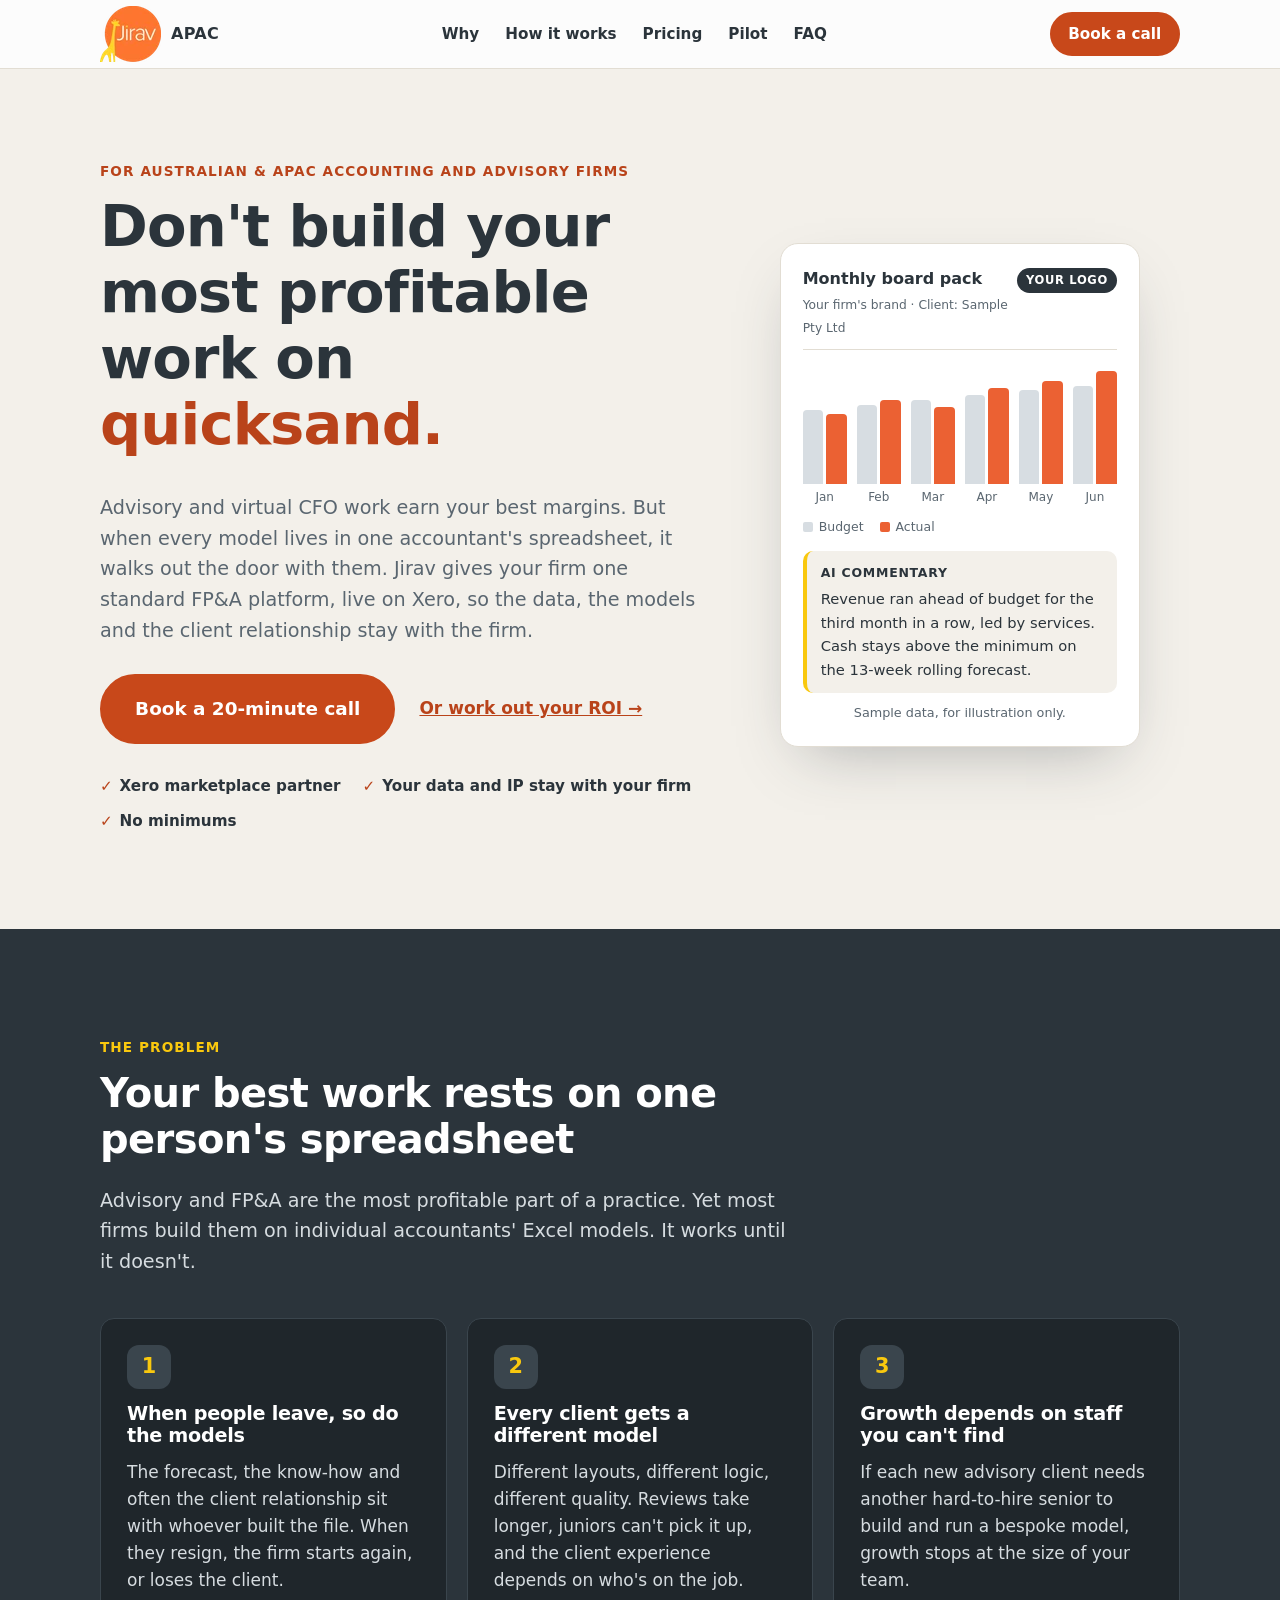
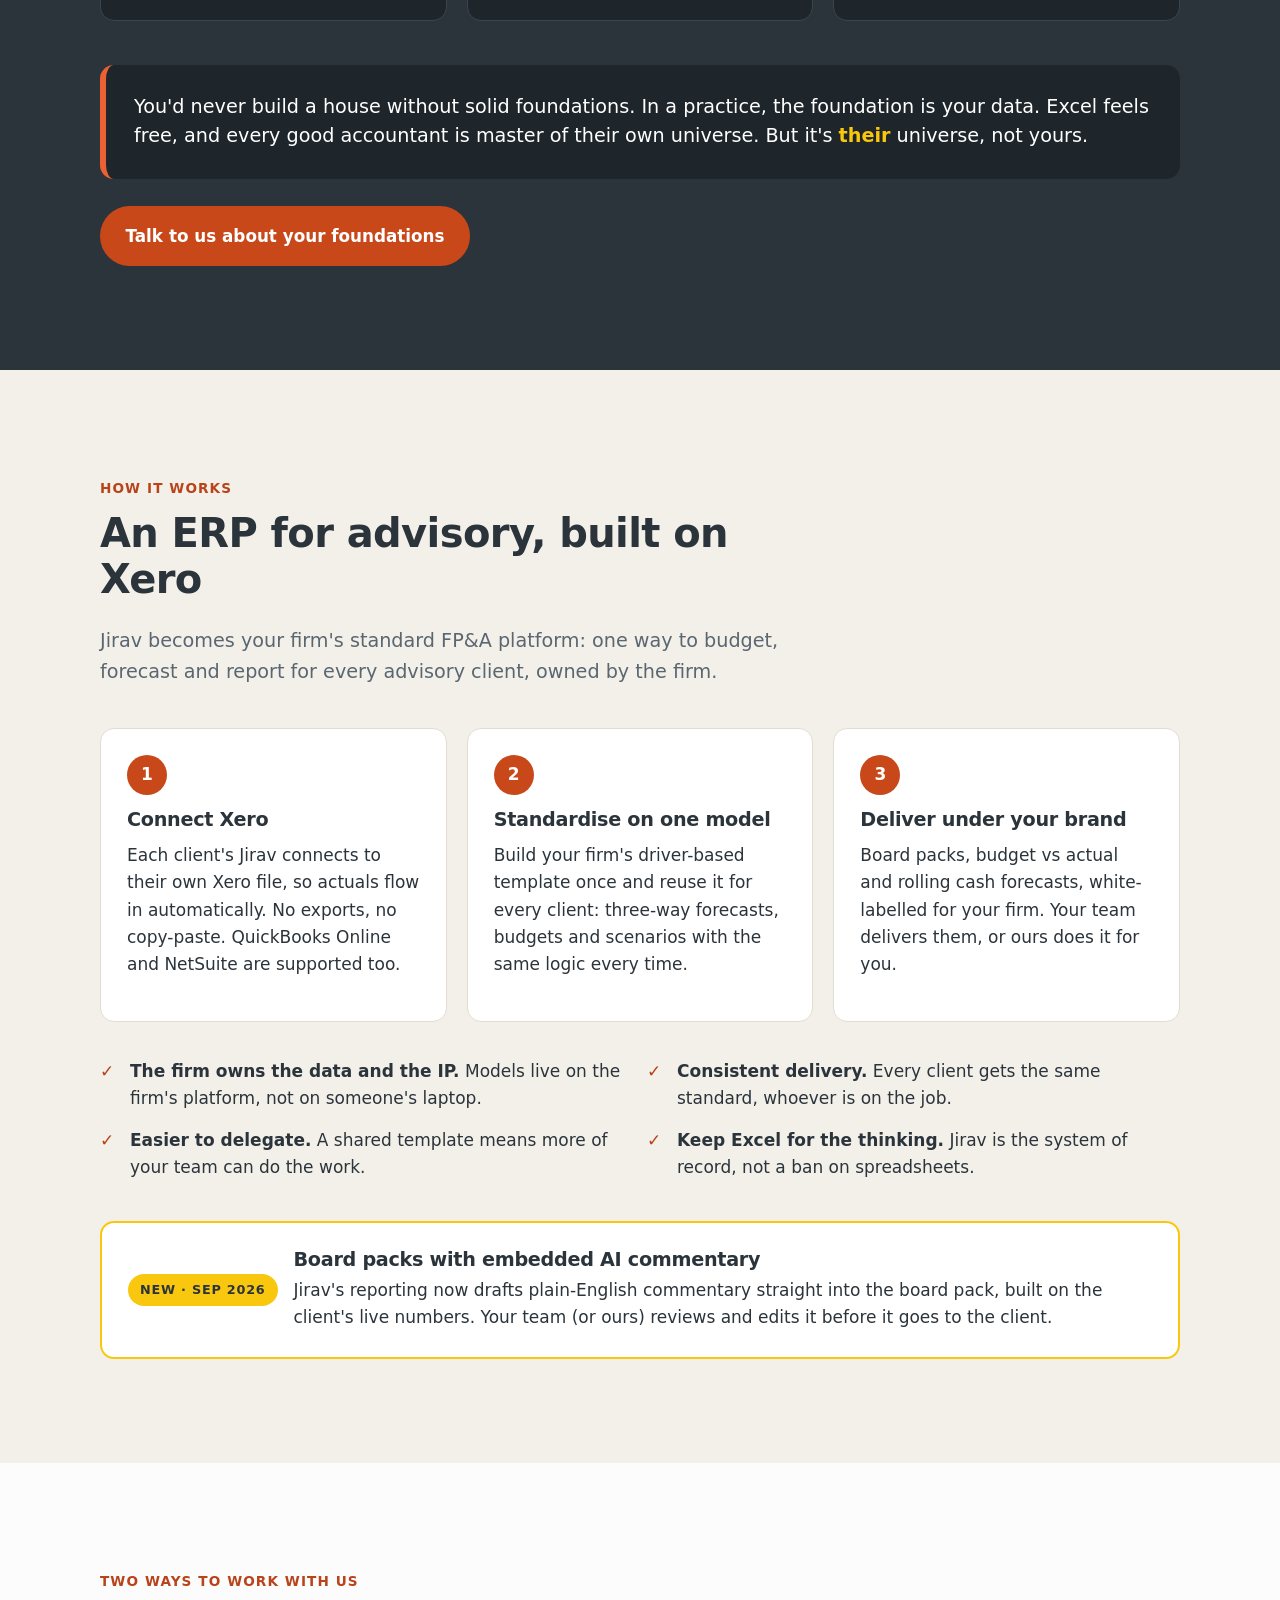
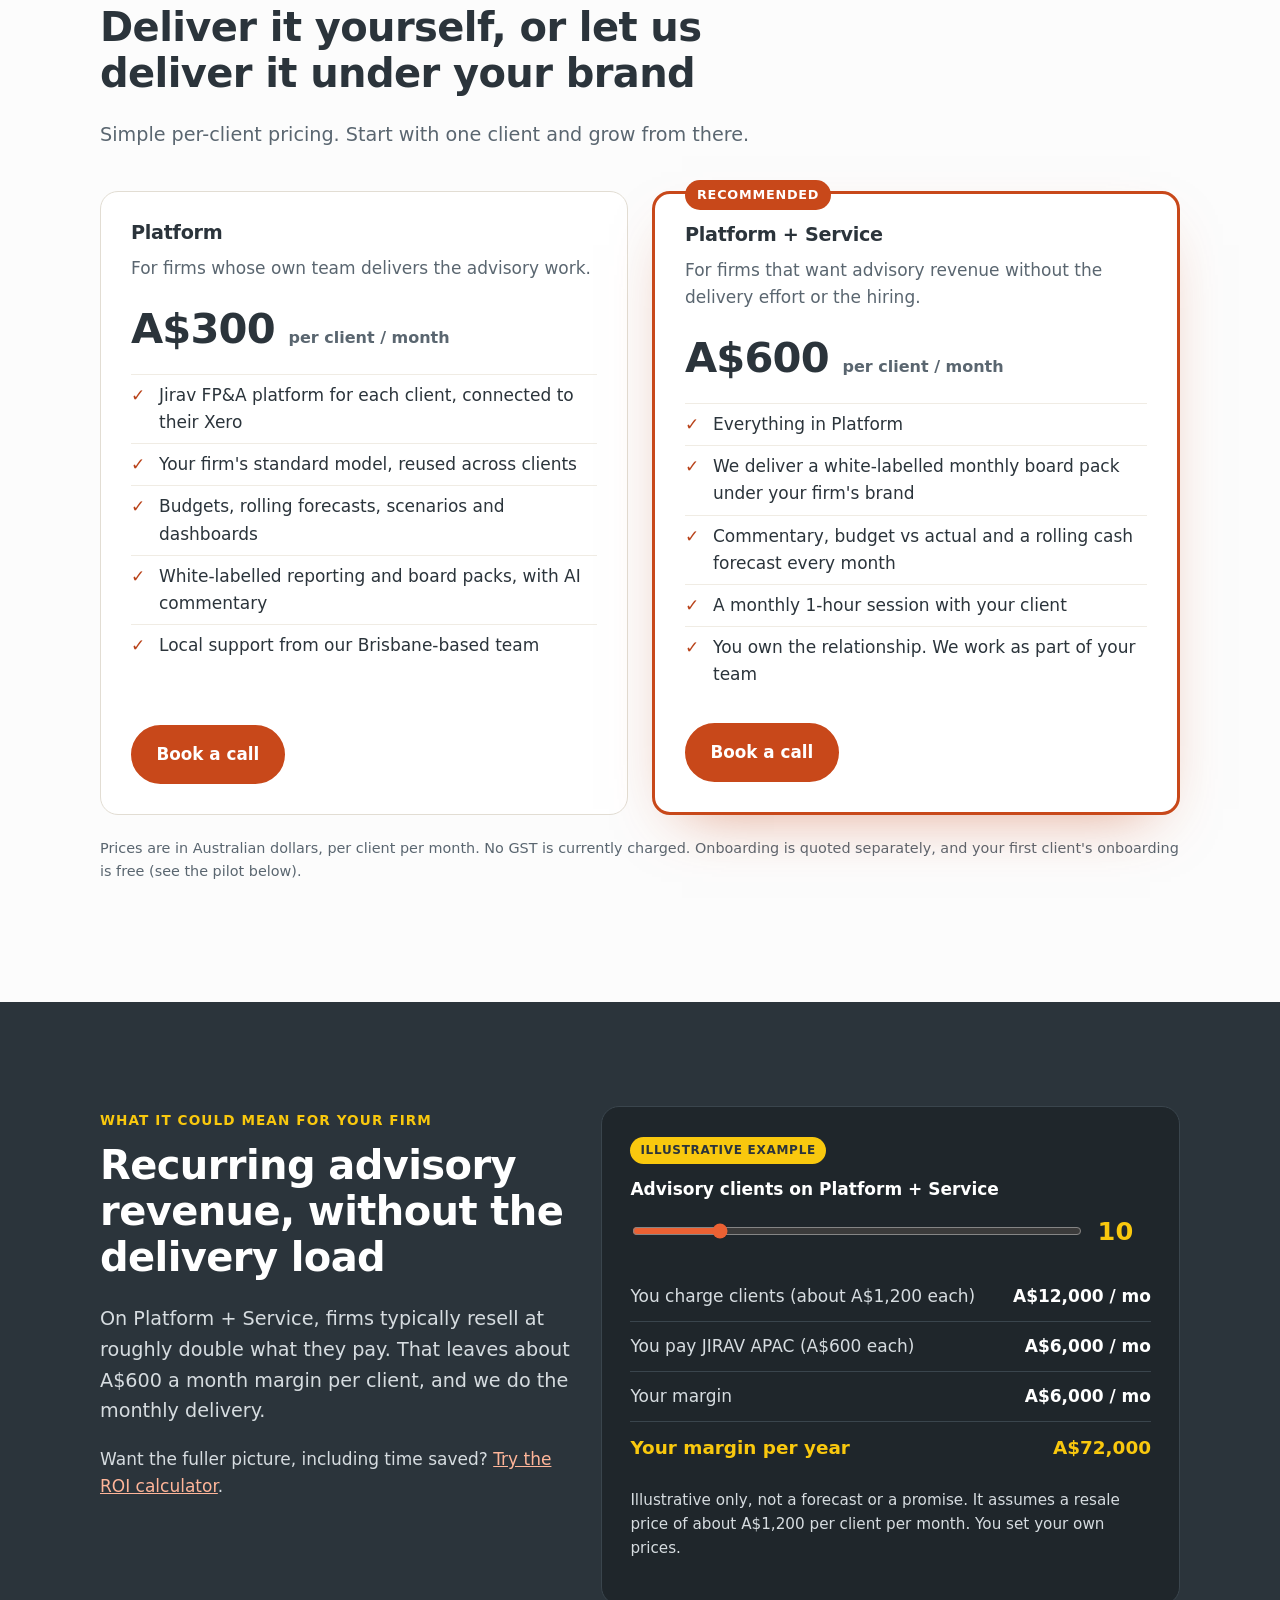
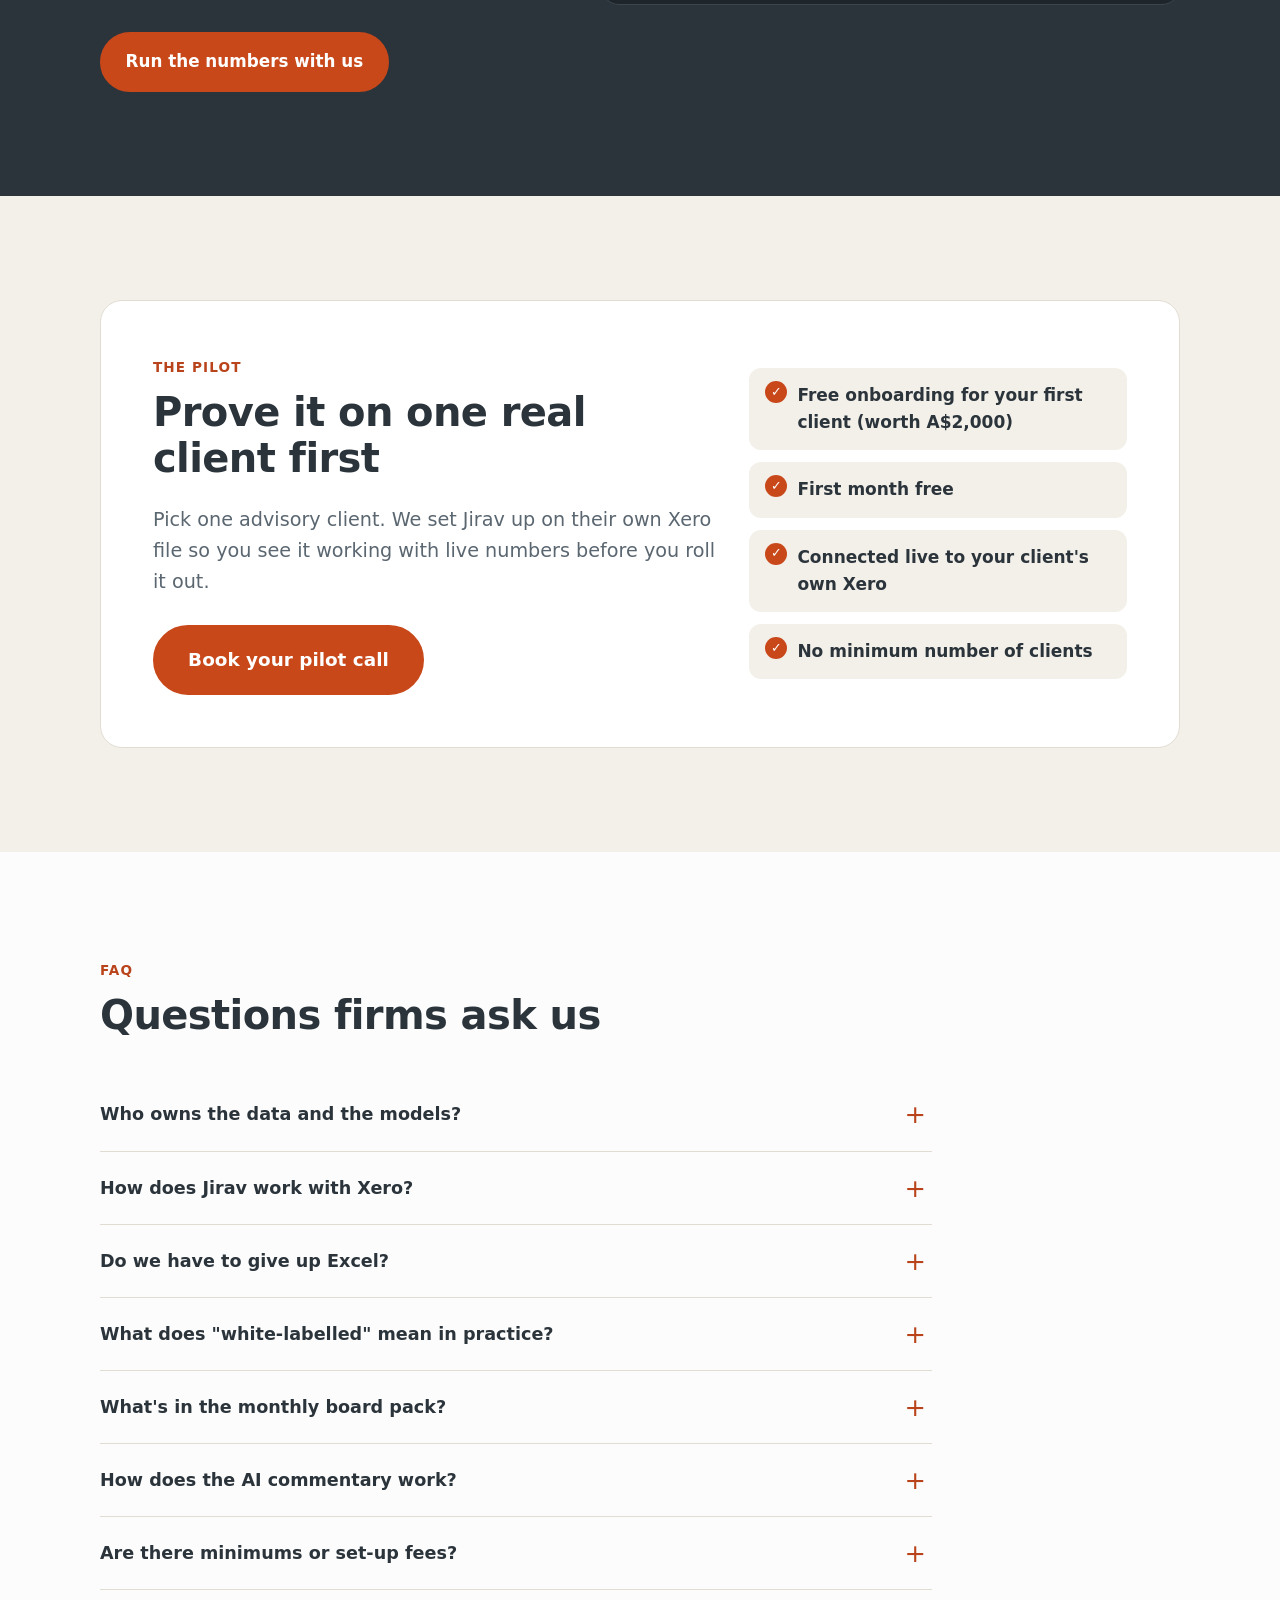
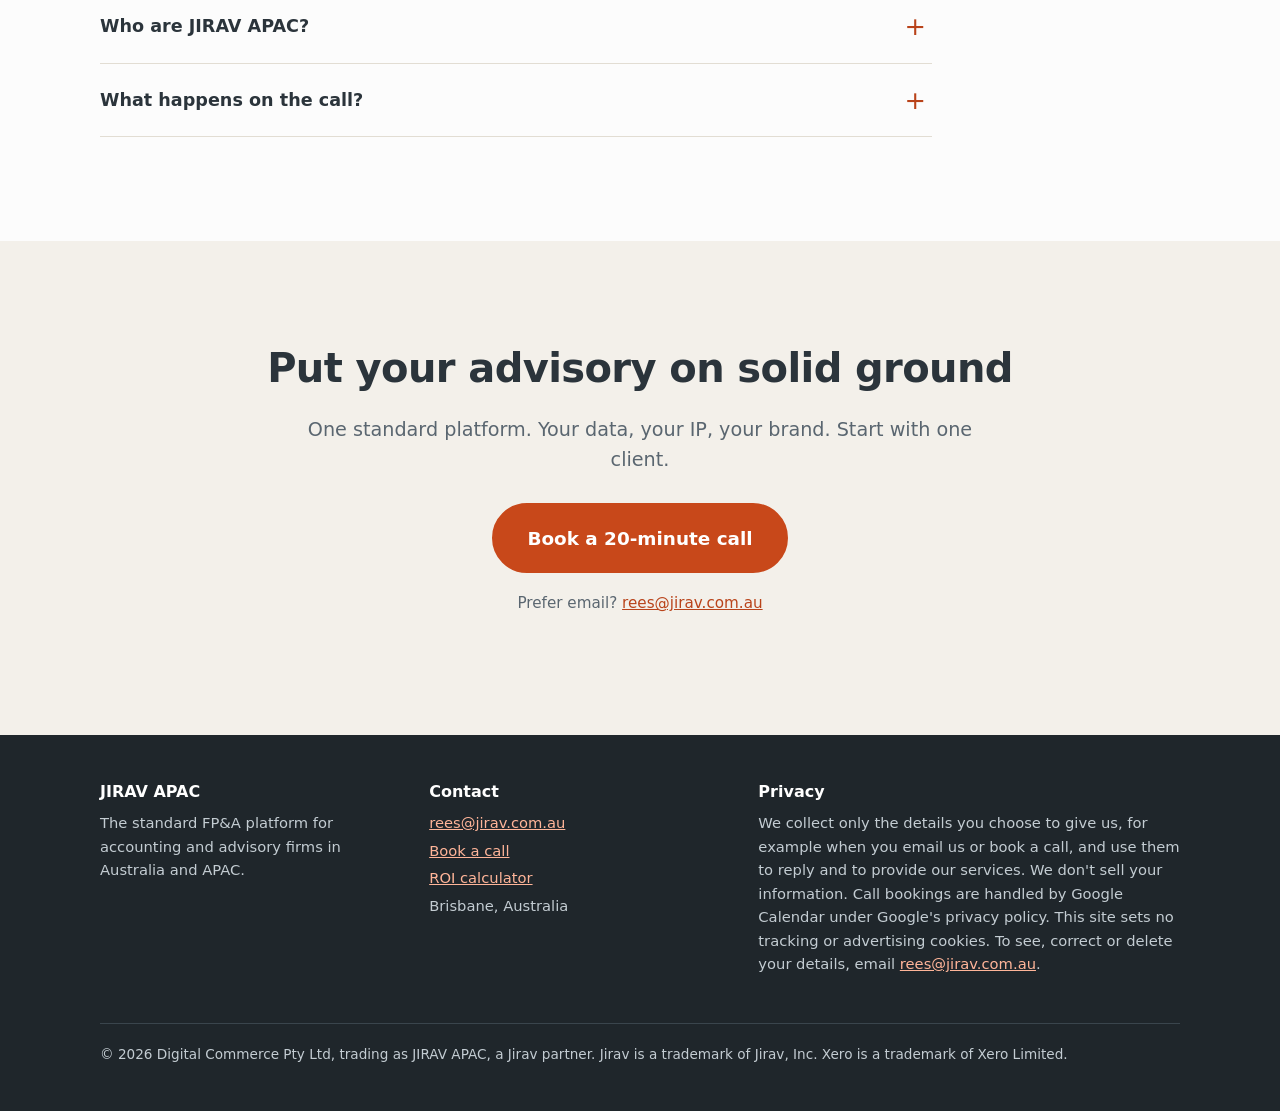
==== index.html @ fe2af379 "Initial JIRAV APAC marketing site (preview)" ====
<!doctype html>
<html lang="en-AU">
<head>
<meta charset="utf-8">
<meta name="viewport" content="width=device-width, initial-scale=1">
<title>JIRAV APAC | FP&amp;A platform for accounting &amp; advisory firms, live on Xero</title>
<meta name="description" content="Build your firm's advisory and virtual CFO work on solid foundations. Jirav is one standard FP&amp;A platform, live on Xero, so the models, data and IP stay with your firm. Book a call.">
<!-- PREVIEW ONLY: remove the noindex line below when this site goes live on jirav.com.au -->
<meta name="robots" content="noindex, nofollow">
<link rel="canonical" href="https://jirav.com.au/">
<meta name="theme-color" content="#2B343B">

<!-- Open Graph / social -->
<meta property="og:type" content="website">
<meta property="og:site_name" content="JIRAV APAC">
<meta property="og:locale" content="en_AU">
<meta property="og:title" content="Don't build your most profitable work on quicksand | JIRAV APAC">
<meta property="og:description" content="One standard FP&amp;A platform for accounting and advisory firms, live on Xero. Your data, your models, your IP stay with the firm.">
<meta property="og:url" content="https://jirav.com.au/">
<!-- TODO at launch: switch og:image / twitter:image to https://jirav.com.au/assets/og-image.png -->
<meta property="og:image" content="https://jirav-roi.github.io/jirav-site/assets/og-image.png">
<meta property="og:image:width" content="1200">
<meta property="og:image:height" content="630">
<meta property="og:image:alt" content="JIRAV APAC: Don't build your most profitable work on quicksand.">
<meta name="twitter:card" content="summary_large_image">
<meta name="twitter:title" content="Don't build your most profitable work on quicksand | JIRAV APAC">
<meta name="twitter:description" content="One standard FP&amp;A platform for accounting and advisory firms, live on Xero.">
<meta name="twitter:image" content="https://jirav-roi.github.io/jirav-site/assets/og-image.png">

<link rel="icon" href="assets/favicon.ico" sizes="any">
<link rel="icon" type="image/png" href="assets/favicon-32.png" sizes="32x32">
<link rel="apple-touch-icon" href="assets/apple-touch-icon.png">
<link rel="stylesheet" href="styles.css">

<script type="application/ld+json">
{
  "@context":"https://schema.org",
  "@type":"Organization",
  "name":"JIRAV APAC",
  "legalName":"Digital Commerce Pty Ltd",
  "url":"https://jirav.com.au/",
  "logo":"https://jirav.com.au/assets/logo-112.png",
  "email":"rees@jirav.com.au",
  "areaServed":["AU","NZ","APAC"],
  "description":"Jirav partner for Australia and APAC. FP&A platform and white-labelled reporting service for accounting and advisory firms."
}
</script>
<!-- ANALYTICS PLACEHOLDER: no analytics or tracking is installed. Add GA4 / Plausible etc. here once Rees confirms (see questions.md), and update the privacy note in the footer. -->
</head>
<body>
<a class="skip" href="#main">Skip to content</a>

<header class="site-header">
  <div class="wrap">
    <a class="brand" href="#top" aria-label="JIRAV APAC home">
      <picture>
        <source srcset="assets/logo-56.webp 1x, assets/logo-112.webp 2x" type="image/webp">
        <img src="assets/logo-56.png" srcset="assets/logo-56.png 1x, assets/logo-112.png 2x" width="61" height="56" alt="Jirav">
      </picture>
      <span>APAC</span>
    </a>
    <nav class="nav" aria-label="Main">
      <a href="#problem">Why</a>
      <a href="#how">How it works</a>
      <a href="#pricing">Pricing</a>
      <a href="#pilot">Pilot</a>
      <a href="#faq">FAQ</a>
    </nav>
    <a class="btn btn-sm" href="https://calendar.app.google/ay4cb4AHYJNfW2js6" target="_blank" rel="noopener">Book a call<span class="sr-only"> (opens in a new tab)</span></a>
  </div>
</header>

<main id="main">

<!-- 1. HERO -->
<section class="hero" id="top" aria-labelledby="hero-title">
  <div class="wrap hero-grid">
    <div>
      <span class="eyebrow">For Australian &amp; APAC accounting and advisory firms</span>
      <h1 id="hero-title">Don't build your most profitable work on <span class="hl">quicksand.</span></h1>
      <p class="lead">Advisory and virtual CFO work earn your best margins. But when every model lives in one accountant's spreadsheet, it walks out the door with them. Jirav gives your firm one standard FP&amp;A platform, live on Xero, so the data, the models and the client relationship stay with the firm.</p>
      <div class="cta-row">
        <a class="btn btn-lg" href="https://calendar.app.google/ay4cb4AHYJNfW2js6" target="_blank" rel="noopener">Book a 20-minute call<span class="sr-only"> (opens in a new tab)</span></a>
        <a class="textlink" href="https://jirav.com.au/roi-calculator">Or work out your ROI &rarr;</a>
      </div>
      <ul class="trust" aria-label="Key facts">
        <li>Xero marketplace partner</li>
        <li>Your data and IP stay with your firm</li>
        <li>No minimums</li>
      </ul>
    </div>

    <figure class="pack" aria-label="Illustration of a white-labelled monthly board pack with sample data">
      <div class="pack-head">
        <div><strong>Monthly board pack</strong><br><small>Your firm's brand &middot; Client: Sample Pty Ltd</small></div>
        <span class="pack-tag">Your logo</span>
      </div>
      <div class="bars" aria-hidden="true">
        <div class="bar"><i style="height:62%"></i><i style="height:58%"></i></div>
        <div class="bar"><i style="height:66%"></i><i style="height:70%"></i></div>
        <div class="bar"><i style="height:70%"></i><i style="height:64%"></i></div>
        <div class="bar"><i style="height:74%"></i><i style="height:80%"></i></div>
        <div class="bar"><i style="height:78%"></i><i style="height:86%"></i></div>
        <div class="bar"><i style="height:82%"></i><i style="height:94%"></i></div>
      </div>
      <div class="bar-labels" aria-hidden="true"><span>Jan</span><span>Feb</span><span>Mar</span><span>Apr</span><span>May</span><span>Jun</span></div>
      <div class="legend" aria-hidden="true"><span>Budget</span><span class="a">Actual</span></div>
      <div class="ai">
        <b>AI commentary</b>
        <p>Revenue ran ahead of budget for the third month in a row, led by services. Cash stays above the minimum on the 13-week rolling forecast.</p>
      </div>
      <figcaption class="pack-caption">Sample data, for illustration only.</figcaption>
    </figure>
  </div>
</section>

<!-- 2. PROBLEM -->
<section class="dark" id="problem" aria-labelledby="problem-title">
  <div class="wrap">
    <div class="section-head">
      <span class="eyebrow">The problem</span>
      <h2 id="problem-title">Your best work rests on one person's spreadsheet</h2>
      <p class="lead">Advisory and FP&amp;A are the most profitable part of a practice. Yet most firms build them on individual accountants' Excel models. It works until it doesn't.</p>
    </div>
    <div class="grid-3">
      <div class="card">
        <div class="icon" aria-hidden="true">1</div>
        <h3>When people leave, so do the models</h3>
        <p>The forecast, the know-how and often the client relationship sit with whoever built the file. When they resign, the firm starts again, or loses the client.</p>
      </div>
      <div class="card">
        <div class="icon" aria-hidden="true">2</div>
        <h3>Every client gets a different model</h3>
        <p>Different layouts, different logic, different quality. Reviews take longer, juniors can't pick it up, and the client experience depends on who's on the job.</p>
      </div>
      <div class="card">
        <div class="icon" aria-hidden="true">3</div>
        <h3>Growth depends on staff you can't find</h3>
        <p>If each new advisory client needs another hard-to-hire senior to build and run a bespoke model, growth stops at the size of your team.</p>
      </div>
    </div>
    <blockquote class="analogy">
      <p>You'd never build a house without solid foundations. In a practice, the foundation is your data. Excel feels free, and every good accountant is master of their own universe. But it's <em>their</em> universe, not yours.</p>
    </blockquote>
    <div class="cta-row">
      <a class="btn" href="https://calendar.app.google/ay4cb4AHYJNfW2js6" target="_blank" rel="noopener">Talk to us about your foundations<span class="sr-only"> (opens in a new tab)</span></a>
    </div>
  </div>
</section>

<!-- 3. HOW IT WORKS -->
<section class="alt" id="how" aria-labelledby="how-title">
  <div class="wrap">
    <div class="section-head">
      <span class="eyebrow">How it works</span>
      <h2 id="how-title">An ERP for advisory, built on Xero</h2>
      <p class="lead">Jirav becomes your firm's standard FP&amp;A platform: one way to budget, forecast and report for every advisory client, owned by the firm.</p>
    </div>
    <ol class="steps">
      <li>
        <h3>Connect Xero</h3>
        <p>Each client's Jirav connects to their own Xero file, so actuals flow in automatically. No exports, no copy-paste. QuickBooks Online and NetSuite are supported too.</p>
      </li>
      <li>
        <h3>Standardise on one model</h3>
        <p>Build your firm's driver-based template once and reuse it for every client: three-way forecasts, budgets and scenarios with the same logic every time.</p>
      </li>
      <li>
        <h3>Deliver under your brand</h3>
        <p>Board packs, budget vs actual and rolling cash forecasts, white-labelled for your firm. Your team delivers them, or ours does it for you.</p>
      </li>
    </ol>
    <ul class="pillars">
      <li><strong>The firm owns the data and the IP.</strong> Models live on the firm's platform, not on someone's laptop.</li>
      <li><strong>Consistent delivery.</strong> Every client gets the same standard, whoever is on the job.</li>
      <li><strong>Easier to delegate.</strong> A shared template means more of your team can do the work.</li>
      <li><strong>Keep Excel for the thinking.</strong> Jirav is the system of record, not a ban on spreadsheets.</li>
    </ul>
    <!-- PROOF PLACEHOLDER: add a real APAC case study or an approved, correctly attributed quote here (e.g. a Jirav US partner firm, labelled as US). Do NOT reuse the misattributed Anders CPA / ProcurePro quote from the old site. -->
    <div class="new">
      <span class="badge">New &middot; Sep 2026</span>
      <div>
        <h3>Board packs with embedded AI commentary</h3>
        <p>Jirav's reporting now drafts plain-English commentary straight into the board pack, built on the client's live numbers. Your team (or ours) reviews and edits it before it goes to the client.</p>
      </div>
    </div>
  </div>
</section>

<!-- 4. OFFERS -->
<section id="pricing" aria-labelledby="pricing-title">
  <div class="wrap">
    <div class="section-head">
      <span class="eyebrow">Two ways to work with us</span>
      <h2 id="pricing-title">Deliver it yourself, or let us deliver it under your brand</h2>
      <p class="lead">Simple per-client pricing. Start with one client and grow from there.</p>
    </div>
    <div class="offers">
      <article class="offer" aria-labelledby="offer1">
        <h3 id="offer1">Platform</h3>
        <p class="who">For firms whose own team delivers the advisory work.</p>
        <p class="price">A$300 <small>per client / month</small></p>
        <ul>
          <li>Jirav FP&amp;A platform for each client, connected to their Xero</li>
          <li>Your firm's standard model, reused across clients</li>
          <li>Budgets, rolling forecasts, scenarios and dashboards</li>
          <li>White-labelled reporting and board packs, with AI commentary</li>
          <li>Local support from our Brisbane-based team</li>
        </ul>
        <a class="btn" href="https://calendar.app.google/ay4cb4AHYJNfW2js6" target="_blank" rel="noopener">Book a call<span class="sr-only"> about the Platform offer (opens in a new tab)</span></a>
      </article>
      <article class="offer rec" aria-labelledby="offer2">
        <span class="ribbon">Recommended</span>
        <h3 id="offer2">Platform + Service</h3>
        <p class="who">For firms that want advisory revenue without the delivery effort or the hiring.</p>
        <p class="price">A$600 <small>per client / month</small></p>
        <ul>
          <li>Everything in Platform</li>
          <li>We deliver a white-labelled monthly board pack under your firm's brand</li>
          <li>Commentary, budget vs actual and a rolling cash forecast every month</li>
          <li>A monthly 1-hour session with your client</li>
          <li>You own the relationship. We work as part of your team</li>
        </ul>
        <a class="btn" href="https://calendar.app.google/ay4cb4AHYJNfW2js6" target="_blank" rel="noopener">Book a call<span class="sr-only"> about Platform + Service (opens in a new tab)</span></a>
      </article>
    </div>
    <!-- PRICING NOTE: confirm with Rees whether to show prices publicly and whether to state contract terms (e.g. 12 months per client, billed annually). -->
    <p class="fine">Prices are in Australian dollars, per client per month. No GST is currently charged. Onboarding is quoted separately, and your first client's onboarding is free (see the pilot below).</p>
  </div>
</section>

<!-- 5. REVENUE EXAMPLE -->
<section class="dark" id="revenue" aria-labelledby="revenue-title">
  <div class="wrap calc">
    <div>
      <span class="eyebrow">What it could mean for your firm</span>
      <h2 id="revenue-title">Recurring advisory revenue, without the delivery load</h2>
      <p class="lead">On Platform + Service, firms typically resell at roughly double what they pay. That leaves about A$600 a month margin per client, and we do the monthly delivery.</p>
      <p>Want the fuller picture, including time saved? <a href="https://jirav.com.au/roi-calculator">Try the ROI calculator</a>.</p>
    </div>
    <div class="calc-box">
      <span class="illus">Illustrative example</span>
      <label for="clients">Advisory clients on Platform + Service</label>
      <div class="calc-input">
        <input type="range" id="clients" min="1" max="50" value="10" aria-describedby="calc-note">
        <output id="clients-out" for="clients">10</output>
      </div>
      <table class="rev">
        <caption class="sr-only">Illustrative monthly and annual figures for the firm</caption>
        <tbody>
          <tr><th scope="row">You charge clients (about A$1,200 each)</th><td id="r-bill">A$12,000 / mo</td></tr>
          <tr><th scope="row">You pay JIRAV APAC (A$600 each)</th><td id="r-cost">A$6,000 / mo</td></tr>
          <tr><th scope="row">Your margin</th><td id="r-month">A$6,000 / mo</td></tr>
          <tr class="total"><th scope="row">Your margin per year</th><td id="r-year">A$72,000</td></tr>
        </tbody>
      </table>
      <p id="calc-note" class="cta-note" style="margin-top:14px">Illustrative only, not a forecast or a promise. It assumes a resale price of about A$1,200 per client per month. You set your own prices.</p>
    </div>
  </div>
  <div class="wrap">
    <div class="cta-row">
      <a class="btn" href="https://calendar.app.google/ay4cb4AHYJNfW2js6" target="_blank" rel="noopener">Run the numbers with us<span class="sr-only"> (opens in a new tab)</span></a>
    </div>
  </div>
</section>

<!-- 6. PILOT -->
<section class="alt" id="pilot" aria-labelledby="pilot-title">
  <div class="wrap">
    <div class="pilot">
      <div>
        <span class="eyebrow">The pilot</span>
        <h2 id="pilot-title">Prove it on one real client first</h2>
        <p class="lead">Pick one advisory client. We set Jirav up on their own Xero file so you see it working with live numbers before you roll it out.</p>
        <div class="cta-row">
          <a class="btn btn-lg" href="https://calendar.app.google/ay4cb4AHYJNfW2js6" target="_blank" rel="noopener">Book your pilot call<span class="sr-only"> (opens in a new tab)</span></a>
        </div>
      </div>
      <ul class="pilot-list">
        <li>Free onboarding for your first client (worth A$2,000)</li>
        <li>First month free</li>
        <li>Connected live to your client's own Xero</li>
        <li>No minimum number of clients</li>
      </ul>
    </div>
  </div>
</section>

<!-- 7. FAQ -->
<section id="faq" aria-labelledby="faq-title">
  <div class="wrap">
    <div class="section-head">
      <span class="eyebrow">FAQ</span>
      <h2 id="faq-title">Questions firms ask us</h2>
    </div>
    <div class="faq">
      <details>
        <summary>Who owns the data and the models?</summary>
        <p>Your firm does. Each client's Jirav sits on the firm's platform, built from the firm's templates. If a staff member leaves, the models, history and know-how stay with you.</p>
      </details>
      <details>
        <summary>How does Jirav work with Xero?</summary>
        <p>Jirav is a Xero marketplace partner. Each client's Jirav connects to their own Xero file and syncs actuals automatically, so forecasts and reports run on current numbers rather than last month's export.</p>
      </details>
      <details>
        <summary>Do we have to give up Excel?</summary>
        <p>No. Keep Excel for ad hoc thinking. The point is that the firm's core advisory models live in one standard platform the firm owns, not in individual files.</p>
      </details>
      <details>
        <summary>What does "white-labelled" mean in practice?</summary>
        <p>Board packs and reports go out under your firm's brand. On Platform + Service, our team works as part of yours. You keep the client relationship and all billing goes through your firm.</p>
      </details>
      <details>
        <summary>What's in the monthly board pack?</summary>
        <p>Commentary, budget vs actual and a rolling cash forecast, built on the client's live Xero data and presented under your brand. Platform + Service also includes a monthly 1-hour session with the client.</p>
      </details>
      <details>
        <summary>How does the AI commentary work?</summary>
        <p>Released in September 2026, Jirav drafts commentary inside the board pack from the client's actual numbers. A person on your team (or ours) reviews and edits it before it's sent.</p>
      </details>
      <details>
        <summary>Are there minimums or set-up fees?</summary>
        <p>There's no minimum number of clients. Your first client's onboarding (worth A$2,000) and first month are free. We'll walk you through terms for further clients on a call.</p>
        <!-- TERMS PLACEHOLDER: confirm with Rees whether to state contract length / billing (12 months per client, annual upfront) and onboarding price for later clients. -->
      </details>
      <details>
        <summary>Who are JIRAV APAC?</summary>
        <p>JIRAV APAC is the trading name of Digital Commerce Pty Ltd, a Brisbane-based Jirav partner serving accounting and advisory firms across Australia and APAC. Jirav, Inc. builds the platform; we onboard, support and deliver for firms in the region.</p>
      </details>
      <details>
        <summary>What happens on the call?</summary>
        <p>A 20-minute conversation about how your firm delivers advisory today, where the risk sits and whether a pilot on one client makes sense. No preparation needed.</p>
      </details>
    </div>
  </div>
</section>

<!-- 8. FINAL CTA -->
<section class="alt final" aria-labelledby="final-title">
  <div class="wrap">
    <h2 id="final-title">Put your advisory on solid ground</h2>
    <p class="lead">One standard platform. Your data, your IP, your brand. Start with one client.</p>
    <div class="cta-row">
      <a class="btn btn-lg" href="https://calendar.app.google/ay4cb4AHYJNfW2js6" target="_blank" rel="noopener">Book a 20-minute call<span class="sr-only"> (opens in a new tab)</span></a>
    </div>
    <p class="cta-note" style="margin-top:18px">Prefer email? <a href="mailto:rees@jirav.com.au">rees@jirav.com.au</a></p>
  </div>
</section>

</main>

<footer class="site-footer">
  <div class="wrap">
    <div class="foot-grid">
      <div>
        <h2>JIRAV APAC</h2>
        <p>The standard FP&amp;A platform for accounting and advisory firms in Australia and APAC.</p>
      </div>
      <div>
        <h2>Contact</h2>
        <ul>
          <li><a href="mailto:rees@jirav.com.au">rees@jirav.com.au</a></li>
          <!-- PHONE PLACEHOLDER: add a public phone number once Rees confirms one -->
          <li><a href="https://calendar.app.google/ay4cb4AHYJNfW2js6" target="_blank" rel="noopener">Book a call<span class="sr-only"> (opens in a new tab)</span></a></li>
          <li><a href="https://jirav.com.au/roi-calculator">ROI calculator</a></li>
          <li>Brisbane, Australia</li>
        </ul>
      </div>
      <div id="privacy">
        <h2>Privacy</h2>
        <p>We collect only the details you choose to give us, for example when you email us or book a call, and use them to reply and to provide our services. We don't sell your information. Call bookings are handled by Google Calendar under Google's privacy policy. This site sets no tracking or advertising cookies. To see, correct or delete your details, email <a href="mailto:rees@jirav.com.au">rees@jirav.com.au</a>.</p>
      </div>
    </div>
    <div class="legal">
      <p>&copy; 2026 Digital Commerce Pty Ltd, trading as JIRAV APAC, a Jirav partner. <!-- ABN PLACEHOLDER: add "ABN XX XXX XXX XXX" once Rees confirms --> Jirav is a trademark of Jirav, Inc. Xero is a trademark of Xero Limited.</p>
    </div>
  </div>
</footer>

<div class="mobile-cta">
  <a class="btn" href="https://calendar.app.google/ay4cb4AHYJNfW2js6" target="_blank" rel="noopener">Book a 20-minute call<span class="sr-only"> (opens in a new tab)</span></a>
</div>

<script>
(function(){
  var r=document.getElementById('clients'); if(!r) return;
  var o=document.getElementById('clients-out');
  var f=function(n){return 'A$'+n.toLocaleString('en-AU');};
  function u(){
    var n=+r.value;
    o.value=n; o.textContent=n;
    document.getElementById('r-bill').textContent=f(n*1200)+' / mo';
    document.getElementById('r-cost').textContent=f(n*600)+' / mo';
    document.getElementById('r-month').textContent=f(n*600)+' / mo';
    document.getElementById('r-year').textContent=f(n*600*12);
  }
  r.addEventListener('input',u); u();
})();
</script>
</body>
</html>
---- styles.css ----
/* JIRAV APAC: plain CSS, mobile-first. Brand colours sampled from jirav.com. */
:root{
  --orange:#EB6133;      /* brand orange: decorative / large text on dark only */
  --orange-strong:#C8481A;/* AA-compliant with white text (4.8:1) */
  --orange-text:#B9431A; /* AA on cream/white */
  --ink:#2B343B;
  --ink-2:#1F262B;
  --muted:#5A6670;
  --cream:#F3F0EA;
  --paper:#FCFCFC;
  --yellow:#F9C80E;
  --line:#E2DDD3;
  --radius:14px;
  --max:1120px;
  --font:system-ui,-apple-system,"Segoe UI",Roboto,"Inter","Helvetica Neue",Arial,sans-serif;
}
*,*::before,*::after{box-sizing:border-box}
html{scroll-behavior:smooth;-webkit-text-size-adjust:100%}
@media (prefers-reduced-motion:reduce){html{scroll-behavior:auto}*{transition:none!important;animation:none!important}}
body{margin:0;font-family:var(--font);font-size:1.0625rem;line-height:1.6;color:var(--ink);background:var(--paper);padding-bottom:72px}
@media (min-width:768px){body{padding-bottom:0}}
img{max-width:100%;height:auto;display:block}
a{color:var(--orange-text)}
a:hover{text-decoration-thickness:2px}
:focus-visible{outline:3px solid var(--yellow);outline-offset:3px;border-radius:4px}
h1,h2,h3{line-height:1.15;margin:0 0 .6em;letter-spacing:-.015em}
h1{font-size:clamp(2.2rem,6vw,3.6rem);font-weight:800}
h2{font-size:clamp(1.75rem,4vw,2.5rem);font-weight:800}
h3{font-size:1.2rem;font-weight:700}
p{margin:0 0 1em}
.wrap{width:100%;max-width:var(--max);margin:0 auto;padding:0 20px}
.skip{position:absolute;left:-9999px;top:0;background:var(--ink);color:#fff;padding:10px 14px;z-index:100}
.skip:focus{left:10px;top:10px}
.sr-only{position:absolute;width:1px;height:1px;padding:0;margin:-1px;overflow:hidden;clip:rect(0,0,0,0);white-space:nowrap;border:0}
.eyebrow{display:inline-block;font-size:.85rem;font-weight:700;letter-spacing:.08em;text-transform:uppercase;color:var(--orange-text);margin-bottom:.8em}
.lead{font-size:1.2rem;color:var(--muted);max-width:44rem}

/* Buttons: one CTA style, used everywhere */
.btn{display:inline-flex;align-items:center;justify-content:center;gap:.5em;min-height:48px;padding:.85em 1.4em;border-radius:999px;background:var(--orange-strong);color:#fff;font-weight:700;font-size:1.05rem;text-decoration:none;border:2px solid var(--orange-strong);transition:background .15s,transform .15s}
.btn:hover{background:#A93B13;border-color:#A93B13;transform:translateY(-1px)}
.btn-lg{font-size:1.15rem;padding:1em 1.8em}
.btn-sm{min-height:40px;padding:.5em 1.1em;font-size:.95rem}
.textlink{font-weight:600}
.cta-row{display:flex;flex-wrap:wrap;align-items:center;gap:14px 24px;margin-top:1.6em}
.cta-note{font-size:.95rem;color:var(--muted)}

/* Header */
.site-header{position:sticky;top:0;z-index:50;background:rgba(252,252,252,.95);backdrop-filter:saturate(1.4) blur(8px);border-bottom:1px solid var(--line)}
.site-header .wrap{display:flex;align-items:center;justify-content:space-between;gap:16px;min-height:68px}
.brand{display:flex;align-items:center;gap:10px;text-decoration:none;color:var(--ink);font-weight:800;letter-spacing:.02em}
.brand img{width:61px;height:56px}
.brand span{font-size:1rem}
.nav{display:none}
.nav a{color:var(--ink);text-decoration:none;font-weight:600;font-size:.95rem}
.nav a:hover{color:var(--orange-text)}
@media (min-width:900px){.nav{display:flex;gap:26px}}

/* Hero */
.hero{background:var(--cream);padding:56px 0 64px;overflow:hidden}
.hero-grid{display:grid;gap:44px;align-items:center}
@media (min-width:960px){.hero{padding:88px 0 96px}.hero-grid{grid-template-columns:1.15fr .85fr}}
.hero h1 .hl{color:var(--orange-text)}
.trust{list-style:none;padding:0;margin:2em 0 0;display:flex;flex-wrap:wrap;gap:10px 22px;font-size:.95rem;color:var(--ink);font-weight:600}
.trust li::before{content:"✓";color:var(--orange-text);margin-right:.45em;font-weight:800}

/* Sample board pack (pure HTML/CSS illustration) */
.pack{background:#fff;border-radius:18px;box-shadow:0 24px 60px -24px rgba(43,52,59,.35);padding:22px;border:1px solid var(--line);font-size:.92rem}
.pack-head{display:flex;justify-content:space-between;align-items:baseline;border-bottom:1px solid var(--line);padding-bottom:10px;margin-bottom:14px}
.pack-head strong{font-size:1rem}
.pack-head small{color:var(--muted)}
.pack-tag{display:inline-block;font-size:.72rem;font-weight:700;text-transform:uppercase;letter-spacing:.06em;background:var(--ink);color:#fff;border-radius:999px;padding:3px 9px}
.bars{display:grid;grid-template-columns:repeat(6,1fr);gap:10px;align-items:end;height:120px;margin:6px 0 4px}
.bar{display:flex;gap:3px;align-items:end;height:100%}
.bar i{display:block;flex:1;border-radius:4px 4px 0 0}
.bar i:first-child{background:#D7DDE2}
.bar i:last-child{background:var(--orange)}
.bar-labels{display:grid;grid-template-columns:repeat(6,1fr);gap:10px;text-align:center;color:var(--muted);font-size:.75rem}
.legend{display:flex;gap:16px;font-size:.78rem;color:var(--muted);margin:10px 0 14px}
.legend span::before{content:"";display:inline-block;width:10px;height:10px;border-radius:2px;margin-right:6px;vertical-align:-1px;background:#D7DDE2}
.legend span.a::before{background:var(--orange)}
.ai{background:var(--cream);border-radius:10px;padding:12px 14px;border-left:4px solid var(--yellow)}
.ai b{display:block;font-size:.78rem;text-transform:uppercase;letter-spacing:.06em;margin-bottom:4px}
.ai p{margin:0;color:var(--ink)}
.pack-caption{font-size:.8rem;color:var(--muted);margin-top:10px;text-align:center}

/* Sections */
section{padding:72px 0}
@media (min-width:960px){section{padding:104px 0}}
.section-head{max-width:46rem;margin-bottom:40px}
.alt{background:var(--cream)}
.dark{background:var(--ink);color:#fff}
.dark .lead,.dark p{color:#D6DCE0}
.dark .eyebrow{color:var(--yellow)}
.dark a:not(.btn){color:#FFB599}
.grid-3{display:grid;gap:20px}
@media (min-width:768px){.grid-3{grid-template-columns:repeat(3,1fr)}}
.card{background:#fff;border:1px solid var(--line);border-radius:var(--radius);padding:26px}
.dark .card{background:var(--ink-2);border-color:#3A454D}
.dark .card h3{color:#fff}
.card p:last-child{margin-bottom:0}
.icon{width:44px;height:44px;border-radius:12px;display:grid;place-items:center;background:var(--cream);color:var(--orange-text);font-size:1.3rem;font-weight:800;margin-bottom:14px}
.dark .icon{background:#3A454D;color:var(--yellow)}

.analogy{margin:44px 0 0;padding:28px;border-radius:var(--radius);background:var(--ink-2);border-left:6px solid var(--orange);font-size:1.2rem;line-height:1.5;color:#fff}
.analogy p{color:#fff;margin:0}
.analogy em{color:var(--yellow);font-style:normal;font-weight:700}

/* Steps */
.steps{list-style:none;padding:0;margin:0;display:grid;gap:20px;counter-reset:s}
@media (min-width:768px){.steps{grid-template-columns:repeat(3,1fr)}}
.steps li{counter-increment:s;background:#fff;border:1px solid var(--line);border-radius:var(--radius);padding:26px;position:relative}
.steps li::before{content:counter(s);display:grid;place-items:center;width:40px;height:40px;border-radius:50%;background:var(--orange-strong);color:#fff;font-weight:800;margin-bottom:14px}
.pillars{display:grid;gap:14px;margin-top:36px;list-style:none;padding:0}
@media (min-width:768px){.pillars{grid-template-columns:repeat(2,1fr)}}
.pillars li{padding-left:30px;position:relative}
.pillars li::before{content:"✓";position:absolute;left:0;top:0;color:var(--orange-text);font-weight:800}
.new{margin-top:40px;display:grid;gap:16px;align-items:center;background:#fff;border:2px solid var(--yellow);border-radius:var(--radius);padding:26px}
@media (min-width:768px){.new{grid-template-columns:auto 1fr}}
.badge{display:inline-block;background:var(--yellow);color:var(--ink);font-weight:800;font-size:.8rem;letter-spacing:.06em;text-transform:uppercase;border-radius:999px;padding:6px 12px;white-space:nowrap}
.new h3{margin-bottom:.3em}
.new p{margin:0}

/* Offers */
.offers{display:grid;gap:24px;align-items:stretch}
@media (min-width:860px){.offers{grid-template-columns:1fr 1fr}}
.offer{background:#fff;border:1px solid var(--line);border-radius:18px;padding:30px;display:flex;flex-direction:column;position:relative}
.offer.rec{border:3px solid var(--orange-strong);box-shadow:0 24px 60px -30px rgba(200,72,26,.55)}
.offer .ribbon{position:absolute;top:-14px;left:30px;background:var(--orange-strong);color:#fff;font-weight:800;font-size:.8rem;letter-spacing:.06em;text-transform:uppercase;padding:5px 12px;border-radius:999px}
.offer .who{color:var(--muted);margin-bottom:1em}
.price{font-size:2.6rem;font-weight:800;line-height:1;margin:.2em 0 .1em;letter-spacing:-.02em}
.price small{font-size:1rem;font-weight:600;color:var(--muted);letter-spacing:0}
.offer ul{list-style:none;padding:0;margin:1.2em 0 1.6em;flex:1}
.offer li{padding:7px 0 7px 28px;position:relative;border-top:1px solid #F0ECE4}
.offer li::before{content:"✓";position:absolute;left:0;color:var(--orange-text);font-weight:800}
.offer .btn{align-self:flex-start}
.fine{font-size:.9rem;color:var(--muted);margin-top:22px}

/* Revenue example */
.calc{display:grid;gap:28px;align-items:start}
@media (min-width:900px){.calc{grid-template-columns:.9fr 1.1fr}}
.calc-box{background:var(--ink-2);border-radius:18px;padding:28px;border:1px solid #3A454D}
.calc-box label{display:block;font-weight:700;margin-bottom:8px;color:#fff}
.calc-input{display:flex;align-items:center;gap:14px}
.calc-input input[type=range]{flex:1;accent-color:var(--orange)}
.calc-input output{min-width:3ch;font-size:1.6rem;font-weight:800;color:var(--yellow)}
.rev{width:100%;border-collapse:collapse;margin-top:20px;font-variant-numeric:tabular-nums}
.rev th,.rev td{padding:11px 0;border-bottom:1px solid #3A454D;text-align:left}
.rev td{text-align:right;font-weight:700;color:#fff}
.rev th{font-weight:500;color:#D6DCE0}
.rev tr.total th,.rev tr.total td{color:var(--yellow);font-size:1.15rem;font-weight:800;border-bottom:0}
.illus{display:inline-block;background:var(--yellow);color:var(--ink);font-weight:800;font-size:.75rem;letter-spacing:.06em;text-transform:uppercase;border-radius:999px;padding:4px 10px;margin-bottom:12px}

/* Pilot */
.pilot{display:grid;gap:30px;align-items:center;background:#fff;border-radius:22px;border:1px solid var(--line);padding:32px}
@media (min-width:900px){.pilot{grid-template-columns:1.2fr .8fr;padding:52px}}
.pilot-list{list-style:none;padding:0;margin:0;display:grid;gap:12px}
.pilot-list li{background:var(--cream);border-radius:12px;padding:14px 16px 14px 48px;position:relative;font-weight:600}
.pilot-list li::before{content:"✓";position:absolute;left:16px;top:13px;width:22px;height:22px;border-radius:50%;background:var(--orange-strong);color:#fff;display:grid;place-items:center;font-size:.8rem}

/* FAQ */
.faq{max-width:52rem}
.faq details{border-bottom:1px solid var(--line);padding:6px 0}
.faq summary{cursor:pointer;list-style:none;font-weight:700;font-size:1.1rem;padding:16px 40px 16px 0;position:relative}
.faq summary::-webkit-details-marker{display:none}
.faq summary::after{content:"+";position:absolute;right:6px;top:10px;font-size:1.6rem;color:var(--orange-text);font-weight:400}
.faq details[open] summary::after{content:"−"}
.faq details p{color:var(--muted);margin:0 0 18px}

/* Final CTA */
.final{text-align:center}
.final .lead{margin:0 auto 1.2em}
.final .cta-row{justify-content:center}

/* Footer */
.site-footer{background:var(--ink-2);color:#C3CCD2;padding:48px 0 32px;font-size:.92rem}
.site-footer a{color:#FFB599}
.foot-grid{display:grid;gap:28px}
@media (min-width:768px){.foot-grid{grid-template-columns:1fr 1fr 1.4fr}}
.site-footer h2{font-size:1rem;color:#fff;margin-bottom:.6em;letter-spacing:0}
.site-footer ul{list-style:none;padding:0;margin:0}
.site-footer li{margin:4px 0}
.legal{border-top:1px solid #3A454D;margin-top:32px;padding-top:20px;font-size:.85rem}

/* Sticky mobile CTA */
.mobile-cta{position:fixed;left:0;right:0;bottom:0;z-index:60;background:rgba(252,252,252,.97);border-top:1px solid var(--line);padding:10px 16px calc(10px + env(safe-area-inset-bottom))}
.mobile-cta .btn{width:100%}
@media (min-width:768px){.mobile-cta{display:none}}
.pack-tag{white-space:nowrap}
@media (max-width:767px){.site-header .btn{display:none}}
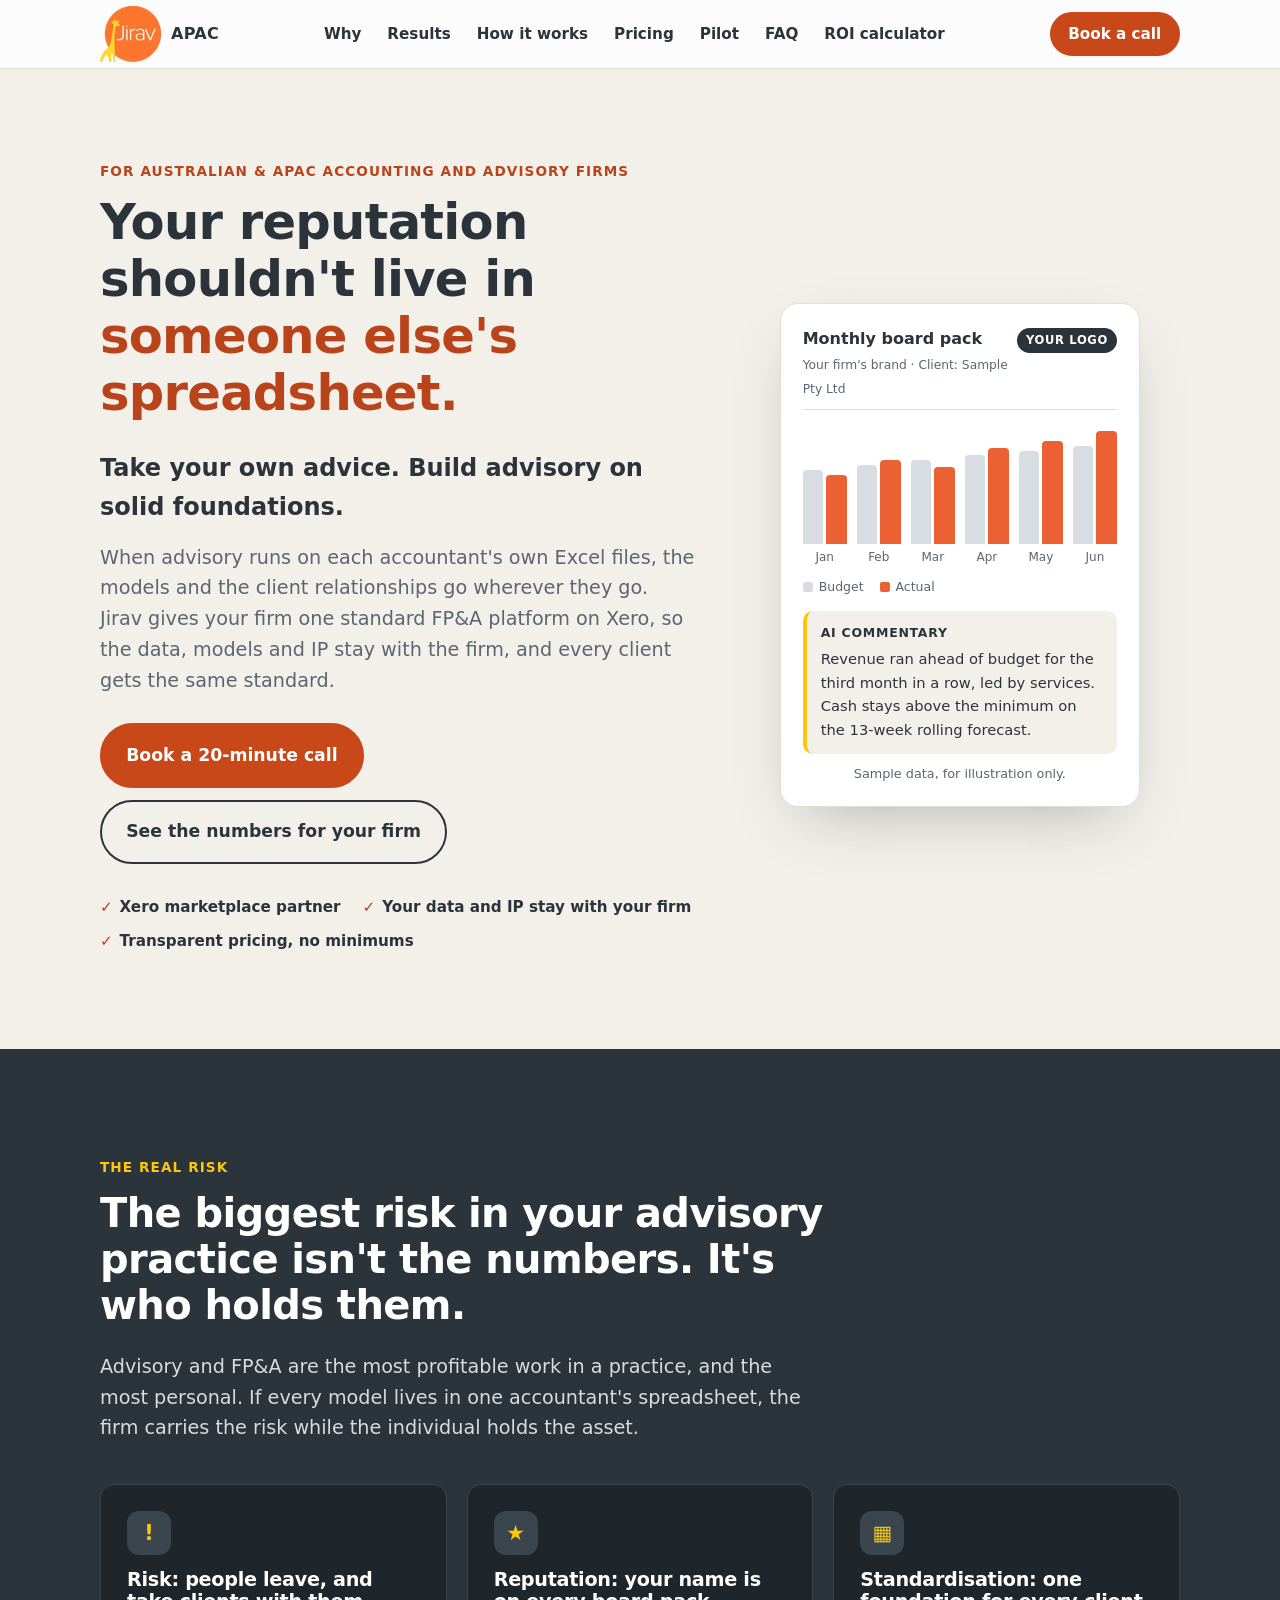
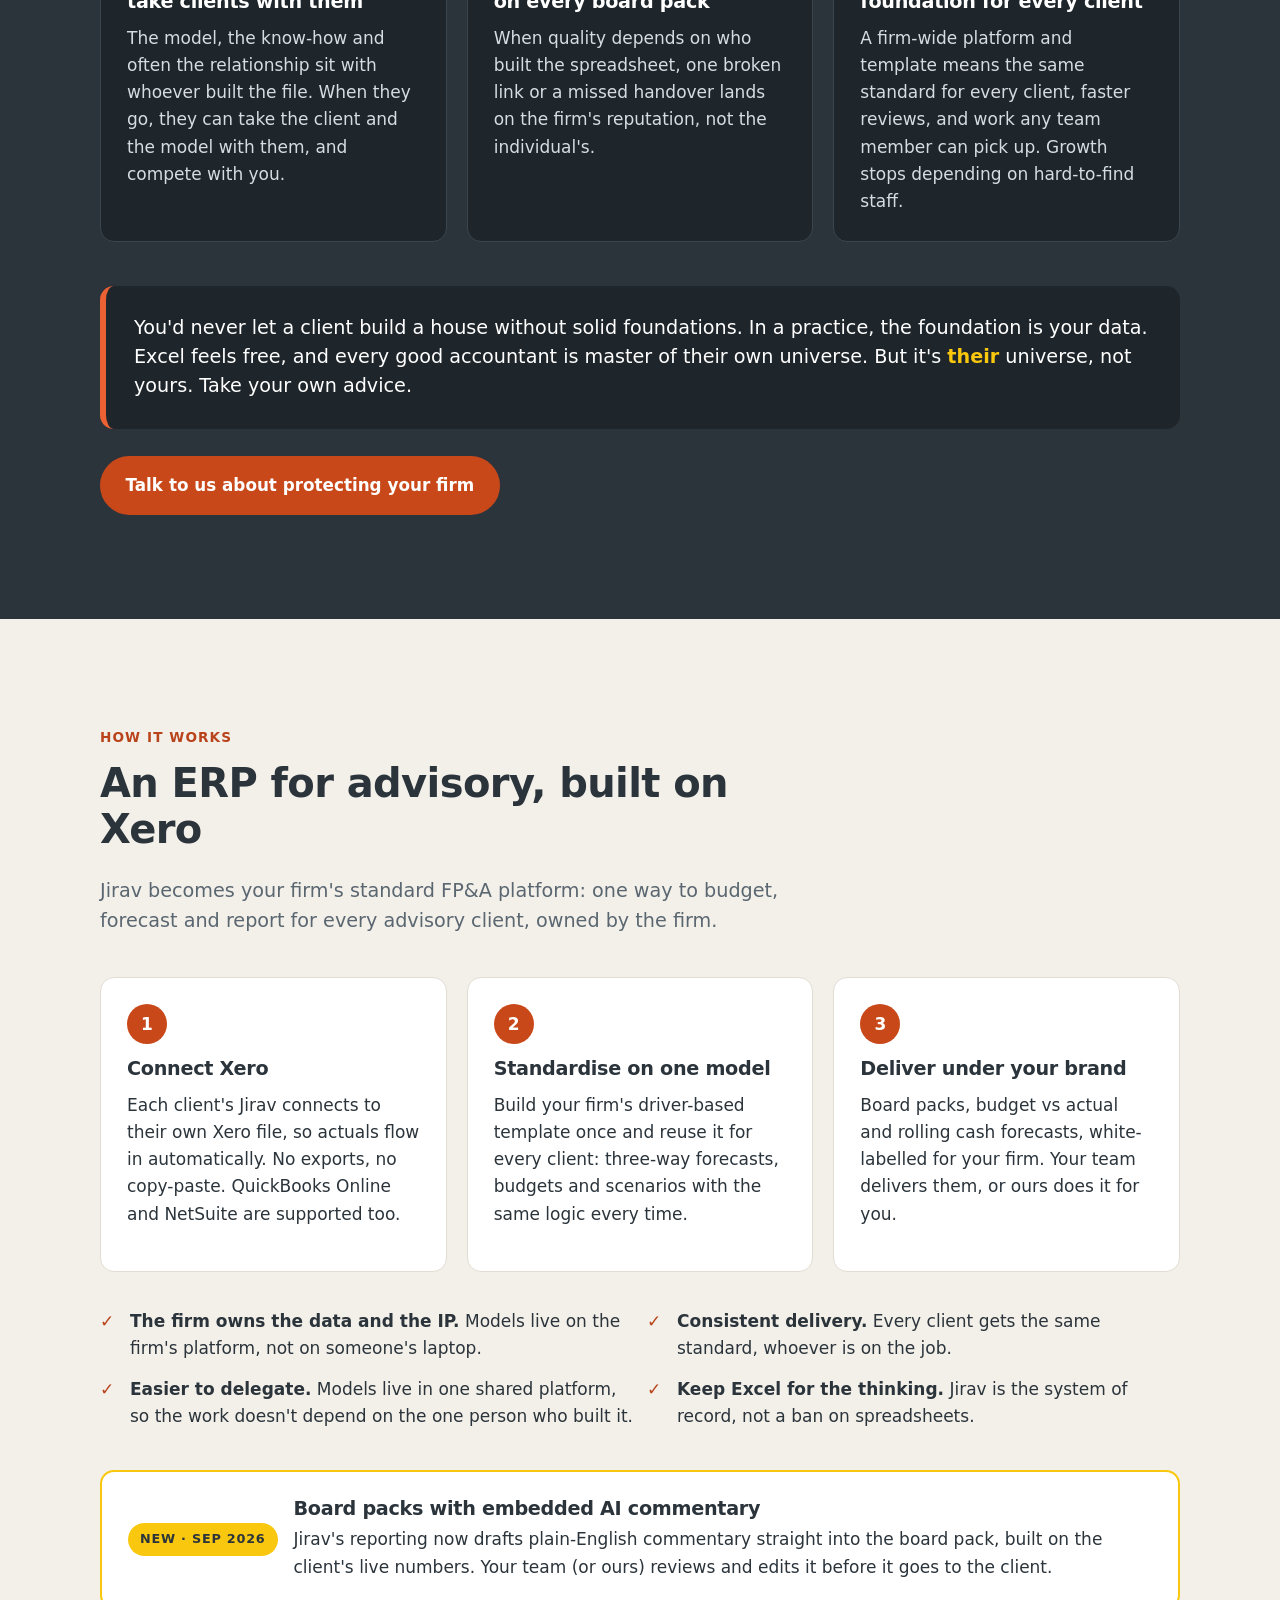
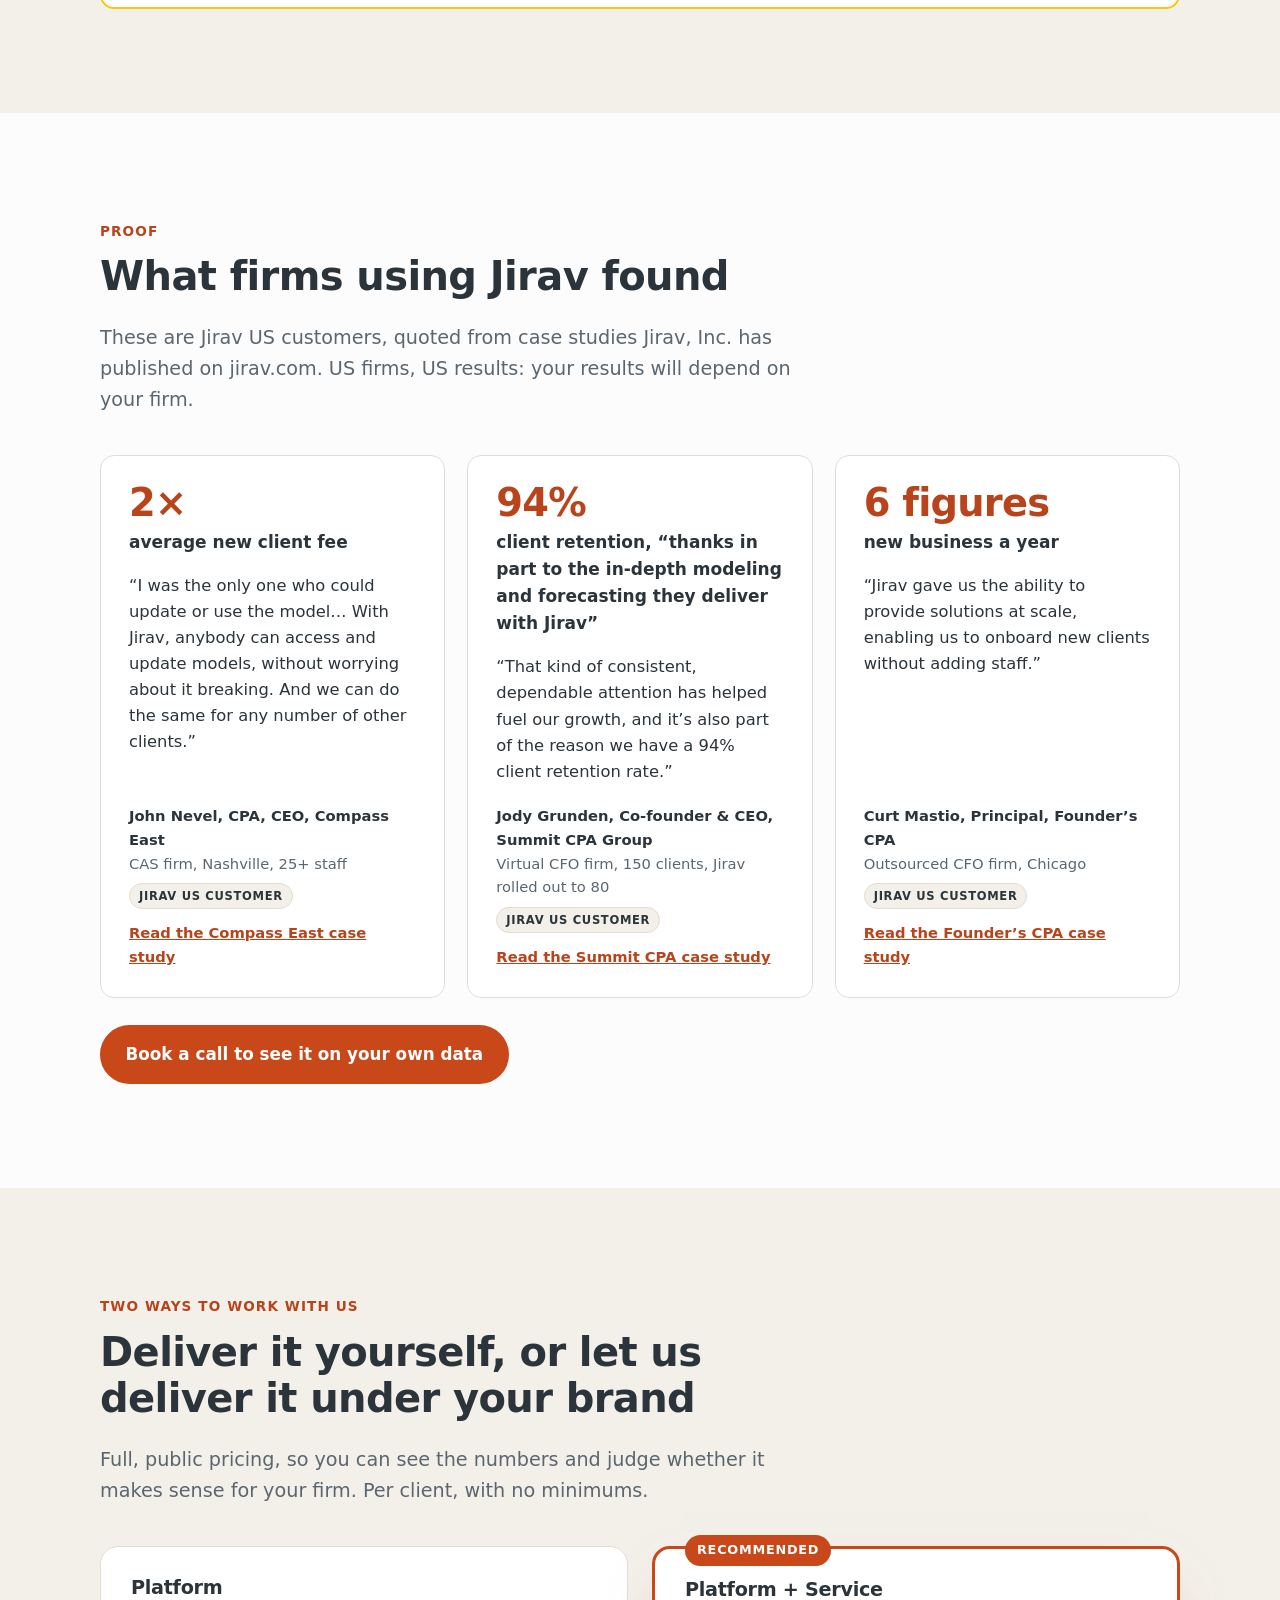
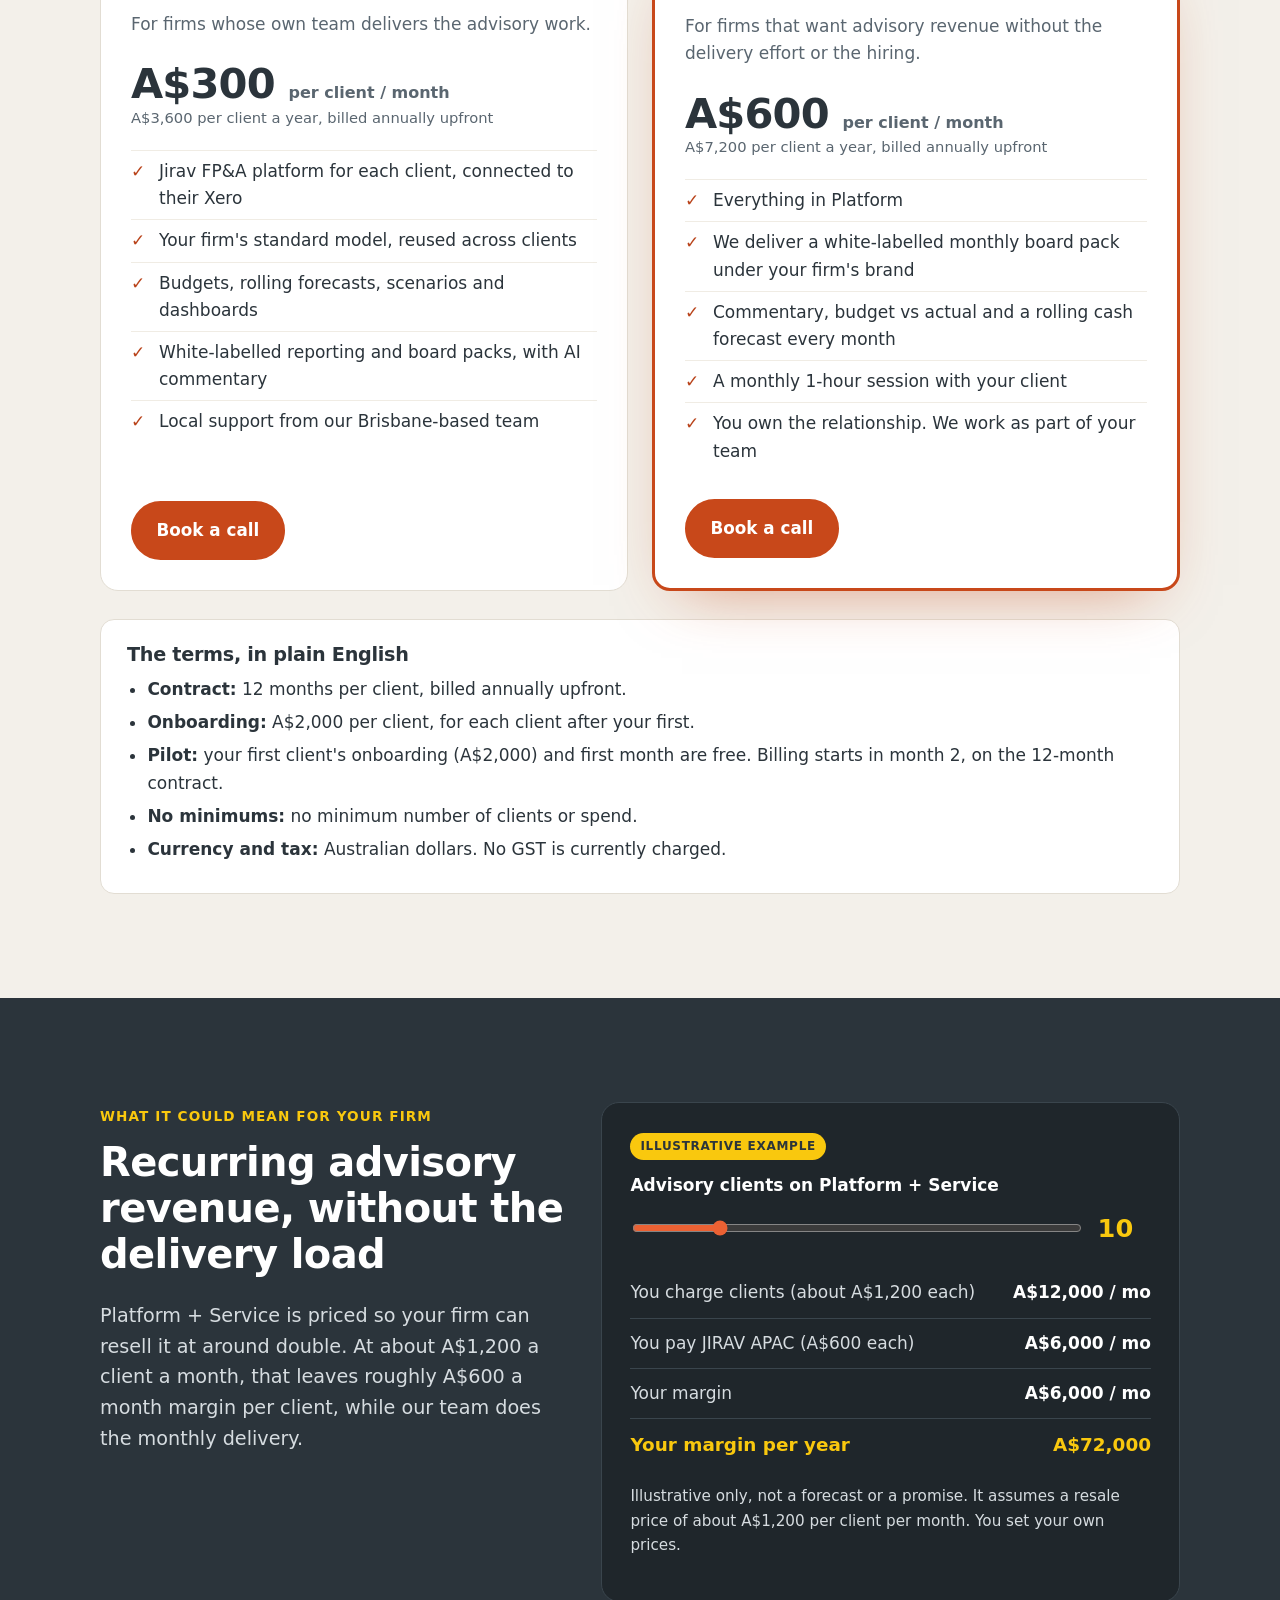
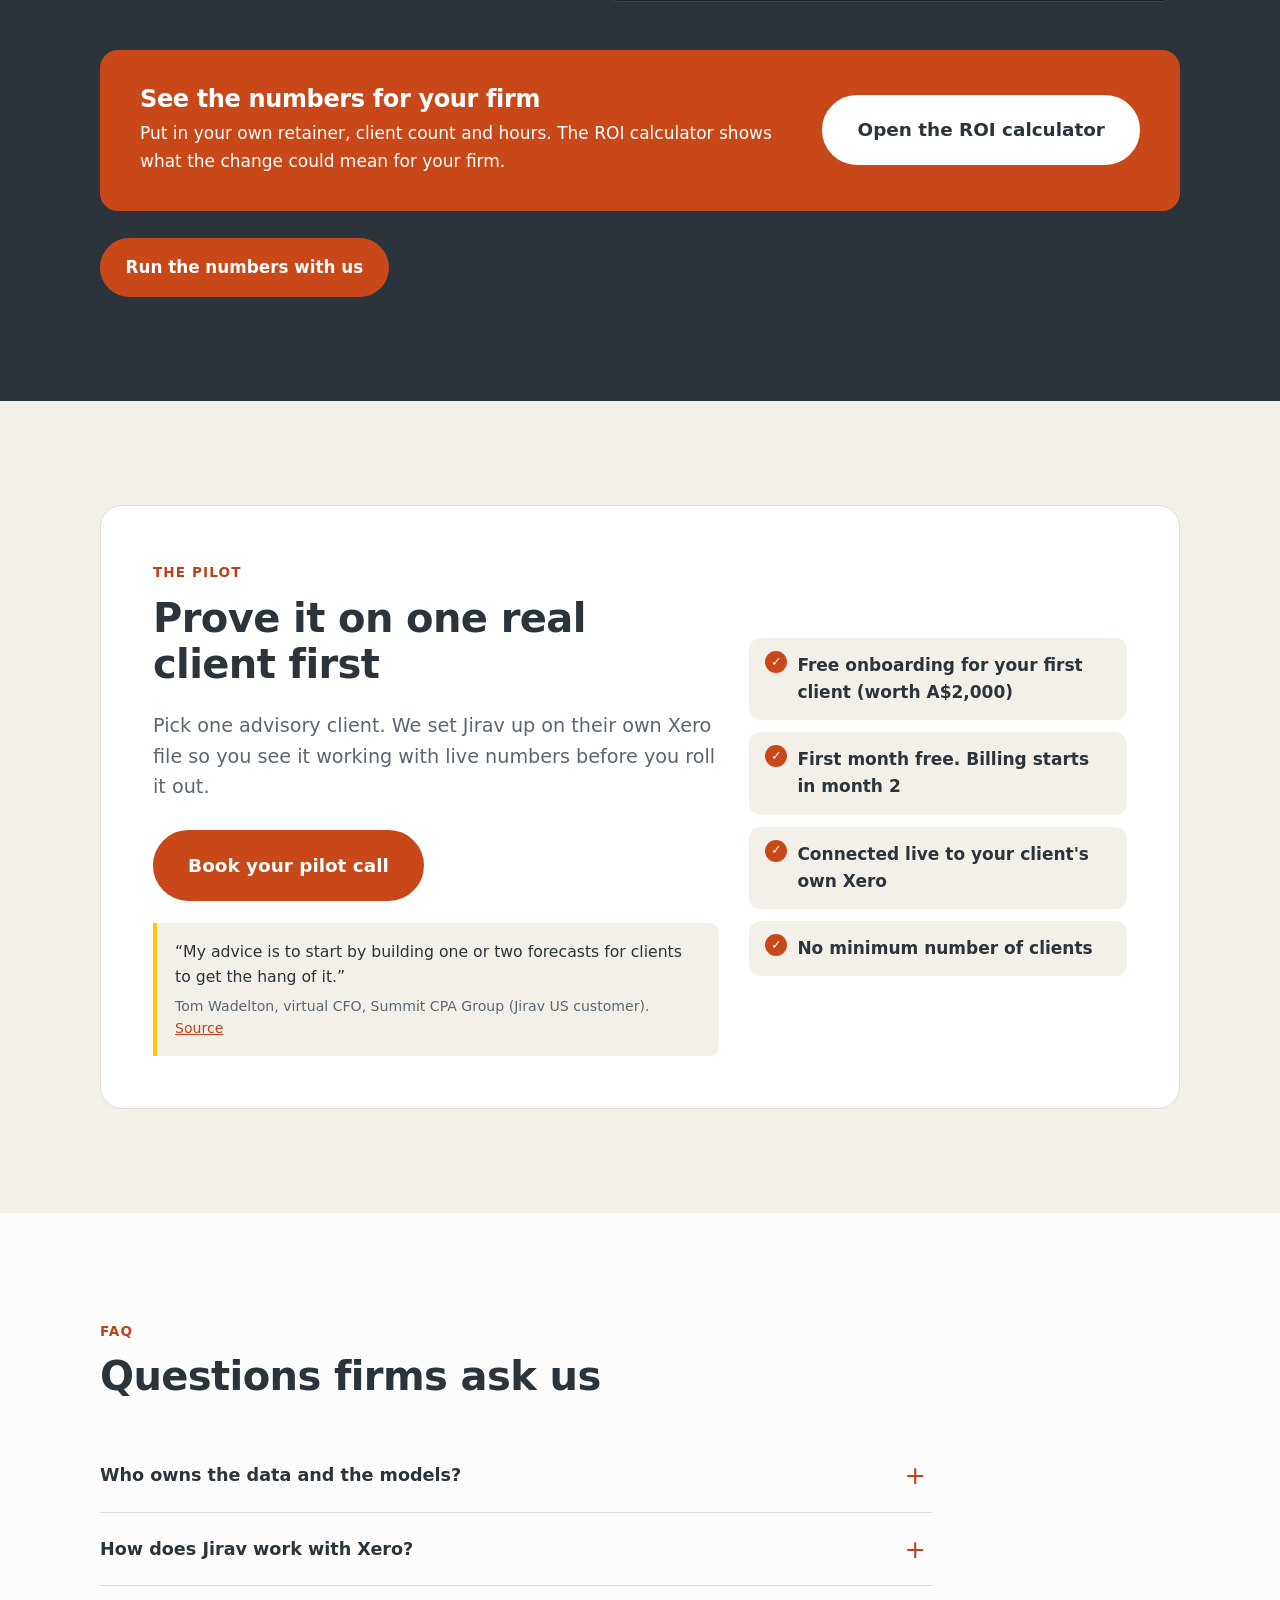
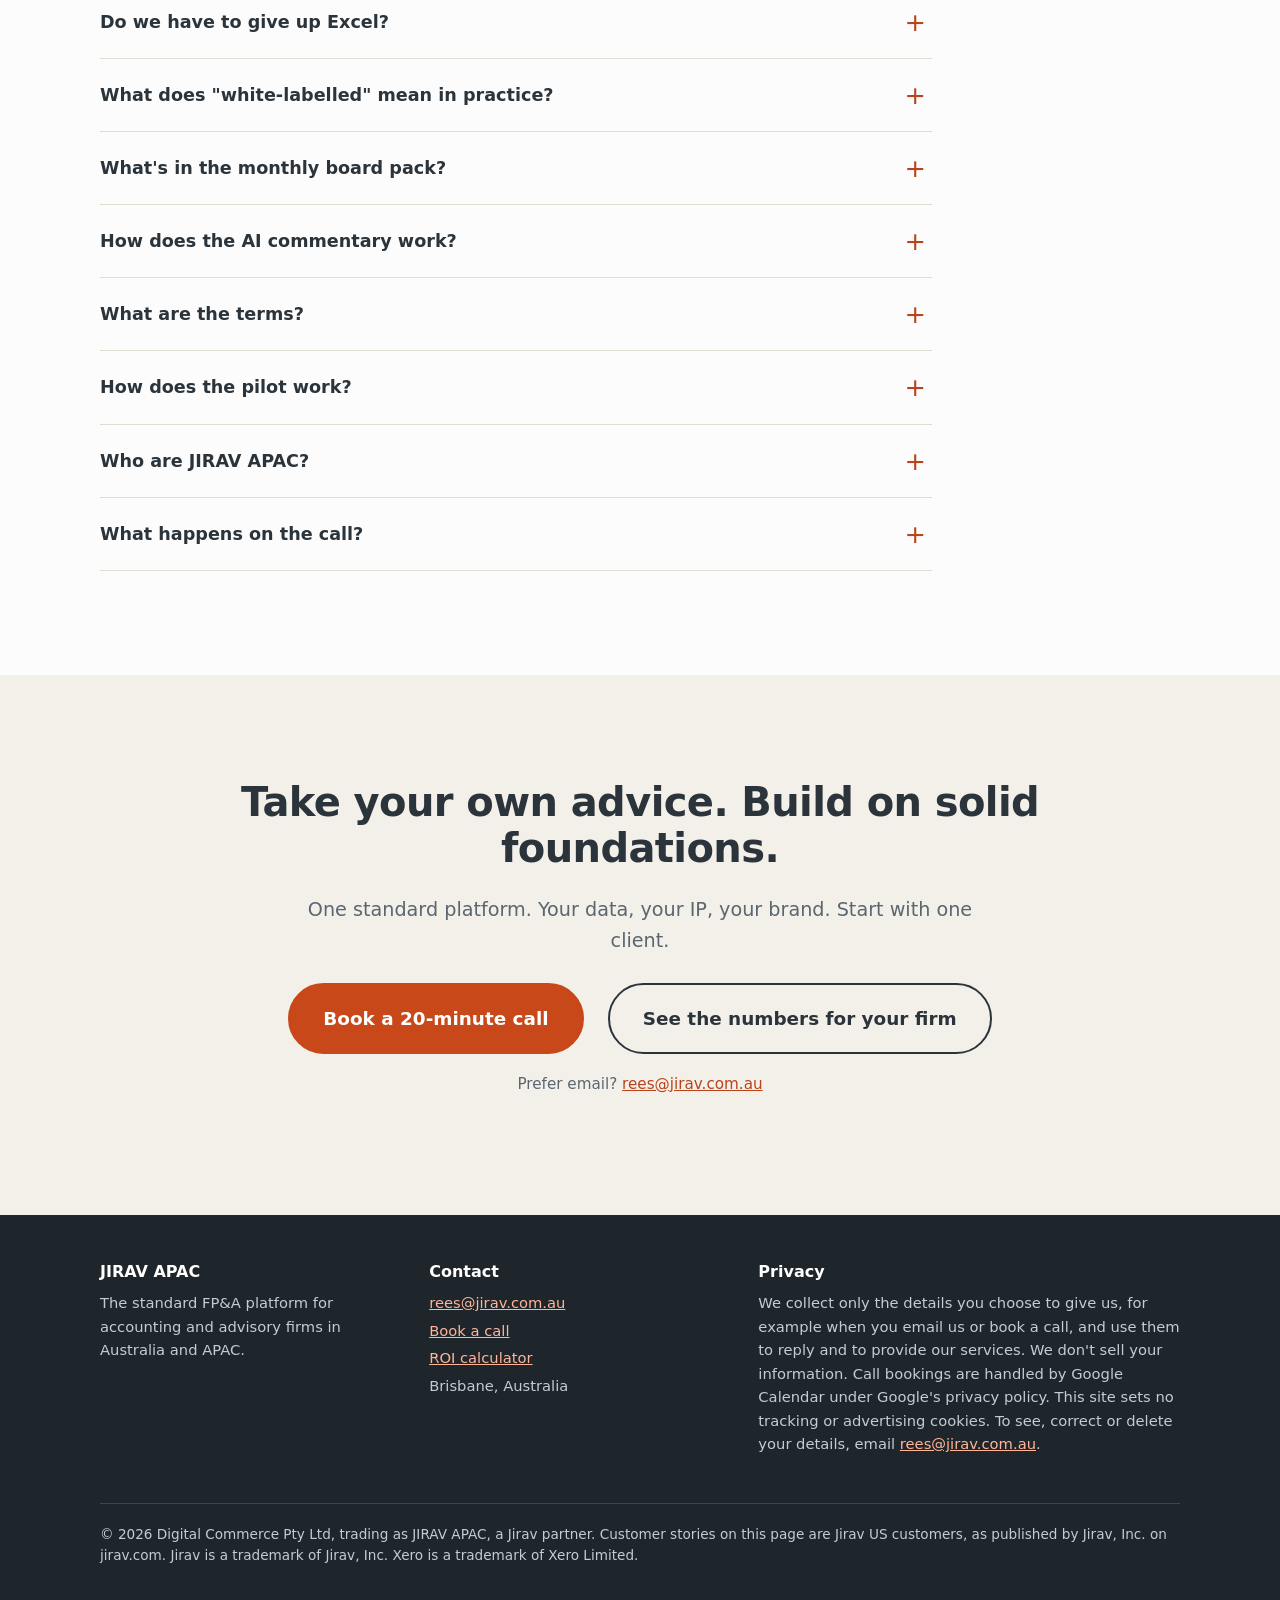
==== commit 7c6ae98c: "v2: reputation/risk hero, public terms, Jirav US proof points, ROI calculator CTA" ====
--- a/index.html
+++ b/index.html
@@ -3,8 +3,8 @@
 <head>
 <meta charset="utf-8">
 <meta name="viewport" content="width=device-width, initial-scale=1">
-<title>JIRAV APAC | FP&amp;A platform for accounting &amp; advisory firms, live on Xero</title>
-<meta name="description" content="Build your firm's advisory and virtual CFO work on solid foundations. Jirav is one standard FP&amp;A platform, live on Xero, so the models, data and IP stay with your firm. Book a call.">
+<title>JIRAV APAC | Protect your firm's advisory: one standard FP&amp;A platform on Xero</title>
+<meta name="description" content="Your reputation shouldn't live in someone else's spreadsheet. Jirav gives accounting and advisory firms one standard FP&amp;A platform on Xero, so models, data and client relationships stay with the firm. Transparent per-client pricing. Book a call.">
 <!-- PREVIEW ONLY: remove the noindex line below when this site goes live on jirav.com.au -->
 <meta name="robots" content="noindex, nofollow">
 <link rel="canonical" href="https://jirav.com.au/">
@@ -14,17 +14,17 @@
 <meta property="og:type" content="website">
 <meta property="og:site_name" content="JIRAV APAC">
 <meta property="og:locale" content="en_AU">
-<meta property="og:title" content="Don't build your most profitable work on quicksand | JIRAV APAC">
-<meta property="og:description" content="One standard FP&amp;A platform for accounting and advisory firms, live on Xero. Your data, your models, your IP stay with the firm.">
+<meta property="og:title" content="Your reputation shouldn't live in someone else's spreadsheet | JIRAV APAC">
+<meta property="og:description" content="Take your own advice. Build advisory on solid foundations: one standard FP&amp;A platform on Xero, owned by your firm.">
 <meta property="og:url" content="https://jirav.com.au/">
 <!-- TODO at launch: switch og:image / twitter:image to https://jirav.com.au/assets/og-image.png -->
 <meta property="og:image" content="https://jirav-roi.github.io/jirav-site/assets/og-image.png">
 <meta property="og:image:width" content="1200">
 <meta property="og:image:height" content="630">
-<meta property="og:image:alt" content="JIRAV APAC: Don't build your most profitable work on quicksand.">
+<meta property="og:image:alt" content="JIRAV APAC: Your reputation shouldn't live in someone else's spreadsheet.">
 <meta name="twitter:card" content="summary_large_image">
-<meta name="twitter:title" content="Don't build your most profitable work on quicksand | JIRAV APAC">
-<meta name="twitter:description" content="One standard FP&amp;A platform for accounting and advisory firms, live on Xero.">
+<meta name="twitter:title" content="Your reputation shouldn't live in someone else's spreadsheet | JIRAV APAC">
+<meta name="twitter:description" content="Take your own advice. Build advisory on solid foundations: one standard FP&amp;A platform on Xero.">
 <meta name="twitter:image" content="https://jirav-roi.github.io/jirav-site/assets/og-image.png">
 
 <link rel="icon" href="assets/favicon.ico" sizes="any">
@@ -61,10 +61,12 @@
     </a>
     <nav class="nav" aria-label="Main">
       <a href="#problem">Why</a>
+      <a href="#proof">Results</a>
       <a href="#how">How it works</a>
       <a href="#pricing">Pricing</a>
       <a href="#pilot">Pilot</a>
       <a href="#faq">FAQ</a>
+      <a href="https://jirav.com.au/roi-calculator">ROI calculator</a>
     </nav>
     <a class="btn btn-sm" href="https://calendar.app.google/ay4cb4AHYJNfW2js6" target="_blank" rel="noopener">Book a call<span class="sr-only"> (opens in a new tab)</span></a>
   </div>
@@ -77,16 +79,17 @@
   <div class="wrap hero-grid">
     <div>
       <span class="eyebrow">For Australian &amp; APAC accounting and advisory firms</span>
-      <h1 id="hero-title">Don't build your most profitable work on <span class="hl">quicksand.</span></h1>
-      <p class="lead">Advisory and virtual CFO work earn your best margins. But when every model lives in one accountant's spreadsheet, it walks out the door with them. Jirav gives your firm one standard FP&amp;A platform, live on Xero, so the data, the models and the client relationship stay with the firm.</p>
+      <h1 id="hero-title">Your reputation shouldn't live in <span class="hl">someone else's spreadsheet.</span></h1>
+      <p class="sub">Take your own advice. Build advisory on solid foundations.</p>
+      <p class="lead">When advisory runs on each accountant's own Excel files, the models and the client relationships go wherever they go. Jirav gives your firm one standard FP&amp;A platform on Xero, so the data, models and IP stay with the firm, and every client gets the same standard.</p>
       <div class="cta-row">
         <a class="btn btn-lg" href="https://calendar.app.google/ay4cb4AHYJNfW2js6" target="_blank" rel="noopener">Book a 20-minute call<span class="sr-only"> (opens in a new tab)</span></a>
-        <a class="textlink" href="https://jirav.com.au/roi-calculator">Or work out your ROI &rarr;</a>
+        <a class="btn btn-lg btn-outline" href="https://jirav.com.au/roi-calculator">See the numbers for your firm</a>
       </div>
       <ul class="trust" aria-label="Key facts">
         <li>Xero marketplace partner</li>
         <li>Your data and IP stay with your firm</li>
-        <li>No minimums</li>
+        <li>Transparent pricing, no minimums</li>
       </ul>
     </div>
 
@@ -118,32 +121,32 @@
 <section class="dark" id="problem" aria-labelledby="problem-title">
   <div class="wrap">
     <div class="section-head">
-      <span class="eyebrow">The problem</span>
-      <h2 id="problem-title">Your best work rests on one person's spreadsheet</h2>
-      <p class="lead">Advisory and FP&amp;A are the most profitable part of a practice. Yet most firms build them on individual accountants' Excel models. It works until it doesn't.</p>
+      <span class="eyebrow">The real risk</span>
+      <h2 id="problem-title">The biggest risk in your advisory practice isn't the numbers. It's who holds them.</h2>
+      <p class="lead">Advisory and FP&amp;A are the most profitable work in a practice, and the most personal. If every model lives in one accountant's spreadsheet, the firm carries the risk while the individual holds the asset.</p>
     </div>
     <div class="grid-3">
       <div class="card">
-        <div class="icon" aria-hidden="true">1</div>
-        <h3>When people leave, so do the models</h3>
-        <p>The forecast, the know-how and often the client relationship sit with whoever built the file. When they resign, the firm starts again, or loses the client.</p>
+        <div class="icon" aria-hidden="true">!</div>
+        <h3>Risk: people leave, and take clients with them</h3>
+        <p>The model, the know-how and often the relationship sit with whoever built the file. When they go, they can take the client and the model with them, and compete with you.</p>
       </div>
       <div class="card">
-        <div class="icon" aria-hidden="true">2</div>
-        <h3>Every client gets a different model</h3>
-        <p>Different layouts, different logic, different quality. Reviews take longer, juniors can't pick it up, and the client experience depends on who's on the job.</p>
+        <div class="icon" aria-hidden="true">&#9733;</div>
+        <h3>Reputation: your name is on every board pack</h3>
+        <p>When quality depends on who built the spreadsheet, one broken link or a missed handover lands on the firm's reputation, not the individual's.</p>
       </div>
       <div class="card">
-        <div class="icon" aria-hidden="true">3</div>
-        <h3>Growth depends on staff you can't find</h3>
-        <p>If each new advisory client needs another hard-to-hire senior to build and run a bespoke model, growth stops at the size of your team.</p>
+        <div class="icon" aria-hidden="true">&#9638;</div>
+        <h3>Standardisation: one foundation for every client</h3>
+        <p>A firm-wide platform and template means the same standard for every client, faster reviews, and work any team member can pick up. Growth stops depending on hard-to-find staff.</p>
       </div>
     </div>
     <blockquote class="analogy">
-      <p>You'd never build a house without solid foundations. In a practice, the foundation is your data. Excel feels free, and every good accountant is master of their own universe. But it's <em>their</em> universe, not yours.</p>
+      <p>You'd never let a client build a house without solid foundations. In a practice, the foundation is your data. Excel feels free, and every good accountant is master of their own universe. But it's <em>their</em> universe, not yours. Take your own advice.</p>
     </blockquote>
     <div class="cta-row">
-      <a class="btn" href="https://calendar.app.google/ay4cb4AHYJNfW2js6" target="_blank" rel="noopener">Talk to us about your foundations<span class="sr-only"> (opens in a new tab)</span></a>
+      <a class="btn" href="https://calendar.app.google/ay4cb4AHYJNfW2js6" target="_blank" rel="noopener">Talk to us about protecting your firm<span class="sr-only"> (opens in a new tab)</span></a>
     </div>
   </div>
 </section>
@@ -173,10 +176,9 @@
     <ul class="pillars">
       <li><strong>The firm owns the data and the IP.</strong> Models live on the firm's platform, not on someone's laptop.</li>
       <li><strong>Consistent delivery.</strong> Every client gets the same standard, whoever is on the job.</li>
-      <li><strong>Easier to delegate.</strong> A shared template means more of your team can do the work.</li>
+      <li><strong>Easier to delegate.</strong> Models live in one shared platform, so the work doesn't depend on the one person who built it.</li>
       <li><strong>Keep Excel for the thinking.</strong> Jirav is the system of record, not a ban on spreadsheets.</li>
     </ul>
-    <!-- PROOF PLACEHOLDER: add a real APAC case study or an approved, correctly attributed quote here (e.g. a Jirav US partner firm, labelled as US). Do NOT reuse the misattributed Anders CPA / ProcurePro quote from the old site. -->
     <div class="new">
       <span class="badge">New &middot; Sep 2026</span>
       <div>
@@ -187,19 +189,58 @@
   </div>
 </section>
 
+<!-- 3b. PROOF: Jirav US customer case studies (verified against jirav.com, 12 Oct 2026) -->
+<section id="proof" aria-labelledby="proof-title">
+  <div class="wrap">
+    <div class="section-head">
+      <span class="eyebrow">Proof</span>
+      <h2 id="proof-title">What firms using Jirav found</h2>
+      <p class="lead">These are Jirav US customers, quoted from case studies Jirav, Inc. has published on jirav.com. US firms, US results: your results will depend on your firm.</p>
+    </div>
+    <!-- APAC PROOF PLACEHOLDER: add the first Australian / APAC firm case study here once a pilot has measured results and the firm has approved the quote. -->
+    <div class="proof">
+      <figure class="proof-card">
+        <p class="proof-stat">2&times;</p>
+        <p class="proof-stat-label">average new client fee</p>
+        <blockquote><p>&ldquo;I was the only one who could update or use the model&hellip; With Jirav, anybody can access and update models, without worrying about it breaking. And we can do the same for any number of other clients.&rdquo;</p></blockquote>
+        <figcaption><strong>John Nevel, CPA, CEO, Compass East</strong>CAS firm, Nashville, 25+ staff<br><span class="us-tag">Jirav US customer</span></figcaption>
+        <a class="src" href="https://www.jirav.com/customer-case-study/compass-east" target="_blank" rel="noopener">Read the Compass East case study<span class="sr-only"> (opens in a new tab)</span></a>
+      </figure>
+      <figure class="proof-card">
+        <p class="proof-stat">94%</p>
+        <p class="proof-stat-label">client retention, &ldquo;thanks in part to the in-depth modeling and forecasting they deliver with Jirav&rdquo;</p>
+        <blockquote><p>&ldquo;That kind of consistent, dependable attention has helped fuel our growth, and it&rsquo;s also part of the reason we have a 94% client retention rate.&rdquo;</p></blockquote>
+        <figcaption><strong>Jody Grunden, Co-founder &amp; CEO, Summit CPA Group</strong>Virtual CFO firm, 150 clients, Jirav rolled out to 80<br><span class="us-tag">Jirav US customer</span></figcaption>
+        <a class="src" href="https://www.jirav.com/customer-case-study/summit-cpa-builds-advisory-led-client-relationships-with-jirav" target="_blank" rel="noopener">Read the Summit CPA case study<span class="sr-only"> (opens in a new tab)</span></a>
+      </figure>
+      <figure class="proof-card">
+        <p class="proof-stat">6 figures</p>
+        <p class="proof-stat-label">new business a year</p>
+        <blockquote><p>&ldquo;Jirav gave us the ability to provide solutions at scale, enabling us to onboard new clients without adding staff.&rdquo;</p></blockquote>
+        <figcaption><strong>Curt Mastio, Principal, Founder&rsquo;s CPA</strong>Outsourced CFO firm, Chicago<br><span class="us-tag">Jirav US customer</span></figcaption>
+        <a class="src" href="https://www.jirav.com/customer-case-study/founders-cpa-scales-strategic-advisory-services" target="_blank" rel="noopener">Read the Founder&rsquo;s CPA case study<span class="sr-only"> (opens in a new tab)</span></a>
+      </figure>
+    </div>
+    <div class="cta-row">
+      <a class="btn" href="https://calendar.app.google/ay4cb4AHYJNfW2js6" target="_blank" rel="noopener">Book a call to see it on your own data<span class="sr-only"> (opens in a new tab)</span></a>
+    </div>
+  </div>
+</section>
+
 <!-- 4. OFFERS -->
-<section id="pricing" aria-labelledby="pricing-title">
+<section class="alt" id="pricing" aria-labelledby="pricing-title">
   <div class="wrap">
     <div class="section-head">
       <span class="eyebrow">Two ways to work with us</span>
       <h2 id="pricing-title">Deliver it yourself, or let us deliver it under your brand</h2>
-      <p class="lead">Simple per-client pricing. Start with one client and grow from there.</p>
+      <p class="lead">Full, public pricing, so you can see the numbers and judge whether it makes sense for your firm. Per client, with no minimums.</p>
     </div>
     <div class="offers">
       <article class="offer" aria-labelledby="offer1">
         <h3 id="offer1">Platform</h3>
         <p class="who">For firms whose own team delivers the advisory work.</p>
         <p class="price">A$300 <small>per client / month</small></p>
+        <p class="annual">A$3,600 per client a year, billed annually upfront</p>
         <ul>
           <li>Jirav FP&amp;A platform for each client, connected to their Xero</li>
           <li>Your firm's standard model, reused across clients</li>
@@ -214,6 +255,7 @@
         <h3 id="offer2">Platform + Service</h3>
         <p class="who">For firms that want advisory revenue without the delivery effort or the hiring.</p>
         <p class="price">A$600 <small>per client / month</small></p>
+        <p class="annual">A$7,200 per client a year, billed annually upfront</p>
         <ul>
           <li>Everything in Platform</li>
           <li>We deliver a white-labelled monthly board pack under your firm's brand</li>
@@ -224,8 +266,16 @@
         <a class="btn" href="https://calendar.app.google/ay4cb4AHYJNfW2js6" target="_blank" rel="noopener">Book a call<span class="sr-only"> about Platform + Service (opens in a new tab)</span></a>
       </article>
     </div>
-    <!-- PRICING NOTE: confirm with Rees whether to show prices publicly and whether to state contract terms (e.g. 12 months per client, billed annually). -->
-    <p class="fine">Prices are in Australian dollars, per client per month. No GST is currently charged. Onboarding is quoted separately, and your first client's onboarding is free (see the pilot below).</p>
+    <div class="terms" id="terms">
+      <h3>The terms, in plain English</h3>
+      <ul>
+        <li><strong>Contract:</strong> 12 months per client, billed annually upfront.</li>
+        <li><strong>Onboarding:</strong> A$2,000 per client, for each client after your first.</li>
+        <li><strong>Pilot:</strong> your first client's onboarding (A$2,000) and first month are free. Billing starts in month 2, on the 12-month contract.</li>
+        <li><strong>No minimums:</strong> no minimum number of clients or spend.</li>
+        <li><strong>Currency and tax:</strong> Australian dollars. No GST is currently charged.</li>
+      </ul>
+    </div>
   </div>
 </section>
 
@@ -235,9 +285,8 @@
     <div>
       <span class="eyebrow">What it could mean for your firm</span>
       <h2 id="revenue-title">Recurring advisory revenue, without the delivery load</h2>
-      <p class="lead">On Platform + Service, firms typically resell at roughly double what they pay. That leaves about A$600 a month margin per client, and we do the monthly delivery.</p>
-      <p>Want the fuller picture, including time saved? <a href="https://jirav.com.au/roi-calculator">Try the ROI calculator</a>.</p>
-    </div>
+      <p class="lead">Platform + Service is priced so your firm can resell it at around double. At about A$1,200 a client a month, that leaves roughly A$600 a month margin per client, while our team does the monthly delivery.</p>
+          </div>
     <div class="calc-box">
       <span class="illus">Illustrative example</span>
       <label for="clients">Advisory clients on Platform + Service</label>
@@ -258,6 +307,13 @@
     </div>
   </div>
   <div class="wrap">
+    <div class="calc-band">
+      <div>
+        <h3>See the numbers for your firm</h3>
+        <p>Put in your own retainer, client count and hours. The ROI calculator shows what the change could mean for your firm.</p>
+      </div>
+      <a class="btn btn-lg" href="https://jirav.com.au/roi-calculator">Open the ROI calculator</a>
+    </div>
     <div class="cta-row">
       <a class="btn" href="https://calendar.app.google/ay4cb4AHYJNfW2js6" target="_blank" rel="noopener">Run the numbers with us<span class="sr-only"> (opens in a new tab)</span></a>
     </div>
@@ -275,10 +331,14 @@
         <div class="cta-row">
           <a class="btn btn-lg" href="https://calendar.app.google/ay4cb4AHYJNfW2js6" target="_blank" rel="noopener">Book your pilot call<span class="sr-only"> (opens in a new tab)</span></a>
         </div>
+        <blockquote class="pilot-quote">
+          <p>&ldquo;My advice is to start by building one or two forecasts for clients to get the hang of it.&rdquo;</p>
+          <footer>Tom Wadelton, virtual CFO, Summit CPA Group (Jirav US customer). <a href="https://www.jirav.com/customer-case-study/summit-cpa-builds-advisory-led-client-relationships-with-jirav" target="_blank" rel="noopener">Source<span class="sr-only"> (opens in a new tab)</span></a></footer>
+        </blockquote>
       </div>
       <ul class="pilot-list">
         <li>Free onboarding for your first client (worth A$2,000)</li>
-        <li>First month free</li>
+        <li>First month free. Billing starts in month 2</li>
         <li>Connected live to your client's own Xero</li>
         <li>No minimum number of clients</li>
       </ul>
@@ -296,7 +356,7 @@
     <div class="faq">
       <details>
         <summary>Who owns the data and the models?</summary>
-        <p>Your firm does. Each client's Jirav sits on the firm's platform, built from the firm's templates. If a staff member leaves, the models, history and know-how stay with you.</p>
+        <p>Your firm does. Each client's Jirav sits on the firm's platform, built from the firm's templates. If a staff member leaves, the models, history and know-how stay with the firm, which protects both the client relationship and your reputation.</p>
       </details>
       <details>
         <summary>How does Jirav work with Xero?</summary>
@@ -319,9 +379,12 @@
         <p>Released in September 2026, Jirav drafts commentary inside the board pack from the client's actual numbers. A person on your team (or ours) reviews and edits it before it's sent.</p>
       </details>
       <details>
-        <summary>Are there minimums or set-up fees?</summary>
-        <p>There's no minimum number of clients. Your first client's onboarding (worth A$2,000) and first month are free. We'll walk you through terms for further clients on a call.</p>
-        <!-- TERMS PLACEHOLDER: confirm with Rees whether to state contract length / billing (12 months per client, annual upfront) and onboarding price for later clients. -->
+        <summary>What are the terms?</summary>
+        <p>Each client is on a 12-month contract, billed annually upfront: A$3,600 a year on Platform or A$7,200 on Platform + Service. Onboarding is A$2,000 per client after your first. There's no minimum number of clients, and no GST is currently charged.</p>
+      </details>
+      <details>
+        <summary>How does the pilot work?</summary>
+        <p>Your first client gets free onboarding (worth A$2,000) and a free first month, connected live to their own Xero. Billing starts in month 2, on the standard 12-month contract.</p>
       </details>
       <details>
         <summary>Who are JIRAV APAC?</summary>
@@ -338,10 +401,11 @@
 <!-- 8. FINAL CTA -->
 <section class="alt final" aria-labelledby="final-title">
   <div class="wrap">
-    <h2 id="final-title">Put your advisory on solid ground</h2>
+    <h2 id="final-title">Take your own advice. Build on solid foundations.</h2>
     <p class="lead">One standard platform. Your data, your IP, your brand. Start with one client.</p>
     <div class="cta-row">
       <a class="btn btn-lg" href="https://calendar.app.google/ay4cb4AHYJNfW2js6" target="_blank" rel="noopener">Book a 20-minute call<span class="sr-only"> (opens in a new tab)</span></a>
+      <a class="btn btn-lg btn-outline" href="https://jirav.com.au/roi-calculator">See the numbers for your firm</a>
     </div>
     <p class="cta-note" style="margin-top:18px">Prefer email? <a href="mailto:rees@jirav.com.au">rees@jirav.com.au</a></p>
   </div>
@@ -372,7 +436,7 @@
       </div>
     </div>
     <div class="legal">
-      <p>&copy; 2026 Digital Commerce Pty Ltd, trading as JIRAV APAC, a Jirav partner. <!-- ABN PLACEHOLDER: add "ABN XX XXX XXX XXX" once Rees confirms --> Jirav is a trademark of Jirav, Inc. Xero is a trademark of Xero Limited.</p>
+      <p>&copy; 2026 Digital Commerce Pty Ltd, trading as JIRAV APAC, a Jirav partner. <!-- ABN PLACEHOLDER: add "ABN XX XXX XXX XXX" once Rees confirms --> Customer stories on this page are Jirav US customers, as published by Jirav, Inc. on jirav.com. Jirav is a trademark of Jirav, Inc. Xero is a trademark of Xero Limited.</p>
     </div>
   </div>
 </footer>
--- a/styles.css
+++ b/styles.css
@@ -187,3 +187,40 @@
 @media (min-width:768px){.mobile-cta{display:none}}
 .pack-tag{white-space:nowrap}
 @media (max-width:767px){.site-header .btn{display:none}}
+
+/* v2 additions */
+.btn-outline{background:transparent;color:var(--ink);border-color:var(--ink)}
+.btn-outline:hover{background:var(--ink);color:#fff;border-color:var(--ink)}
+.dark .btn-outline{color:#fff;border-color:#fff}
+.dark .btn-outline:hover{background:#fff;color:var(--ink)}
+.hero .sub{font-size:clamp(1.25rem,2.4vw,1.5rem);font-weight:700;color:var(--ink);margin:-.1em 0 .7em}
+.proof{display:grid;gap:22px}
+@media (min-width:900px){.proof{grid-template-columns:repeat(3,1fr)}}
+.proof-card{background:#fff;border:1px solid var(--line);border-radius:var(--radius);padding:28px;display:flex;flex-direction:column}
+.proof-stat{font-size:2.4rem;font-weight:800;line-height:1;color:var(--orange-text);margin-bottom:.15em;letter-spacing:-.02em}
+.proof-stat-label{font-weight:700;margin-bottom:1em}
+.proof-card blockquote{margin:0 0 1.2em;padding:0;font-size:1.02rem;flex:1}
+.proof-card blockquote p{margin:0}
+.proof-card figcaption{font-size:.92rem;color:var(--muted)}
+.proof-card figcaption strong{color:var(--ink);display:block}
+.us-tag{display:inline-block;margin-top:8px;font-size:.72rem;font-weight:800;letter-spacing:.06em;text-transform:uppercase;background:var(--cream);color:var(--ink);border:1px solid var(--line);border-radius:999px;padding:3px 9px}
+.proof-card .src{margin-top:12px;font-size:.92rem;font-weight:600}
+.terms{margin-top:28px;background:var(--cream);border-radius:var(--radius);padding:24px 26px}
+.terms h3{margin-bottom:.5em}
+.terms ul{margin:0;padding-left:1.2em}
+.terms li{margin:6px 0}
+.annual{font-size:.92rem;color:var(--muted);margin:-.2em 0 0}
+.calc-band{margin-top:48px;display:grid;gap:18px;align-items:center;background:var(--orange-strong);color:#fff;border-radius:18px;padding:30px}
+@media (min-width:860px){.calc-band{grid-template-columns:1fr auto;padding:36px 40px}}
+.calc-band h3{font-size:1.5rem;margin-bottom:.3em;color:#fff}
+.calc-band p{margin:0;color:#fff}
+.calc-band .btn{background:#fff;color:var(--ink);border-color:#fff}
+.calc-band .btn:hover{background:var(--cream);border-color:var(--cream)}
+.pilot-quote{margin:22px 0 0;padding:16px 18px;border-left:4px solid var(--yellow);background:var(--cream);border-radius:0 10px 10px 0;font-size:.98rem}
+.pilot-quote p{margin:0 0 6px}
+.pilot-quote footer{font-size:.88rem;color:var(--muted)}
+.proof-card{margin:0}
+.terms{background:#fff;border:1px solid var(--line)}
+@media (min-width:960px){.hero h1{font-size:3.1rem}}
+.hero .cta-row{gap:12px 14px}
+.hero .cta-row .btn-lg{padding:.95em 1.4em;font-size:1.08rem}
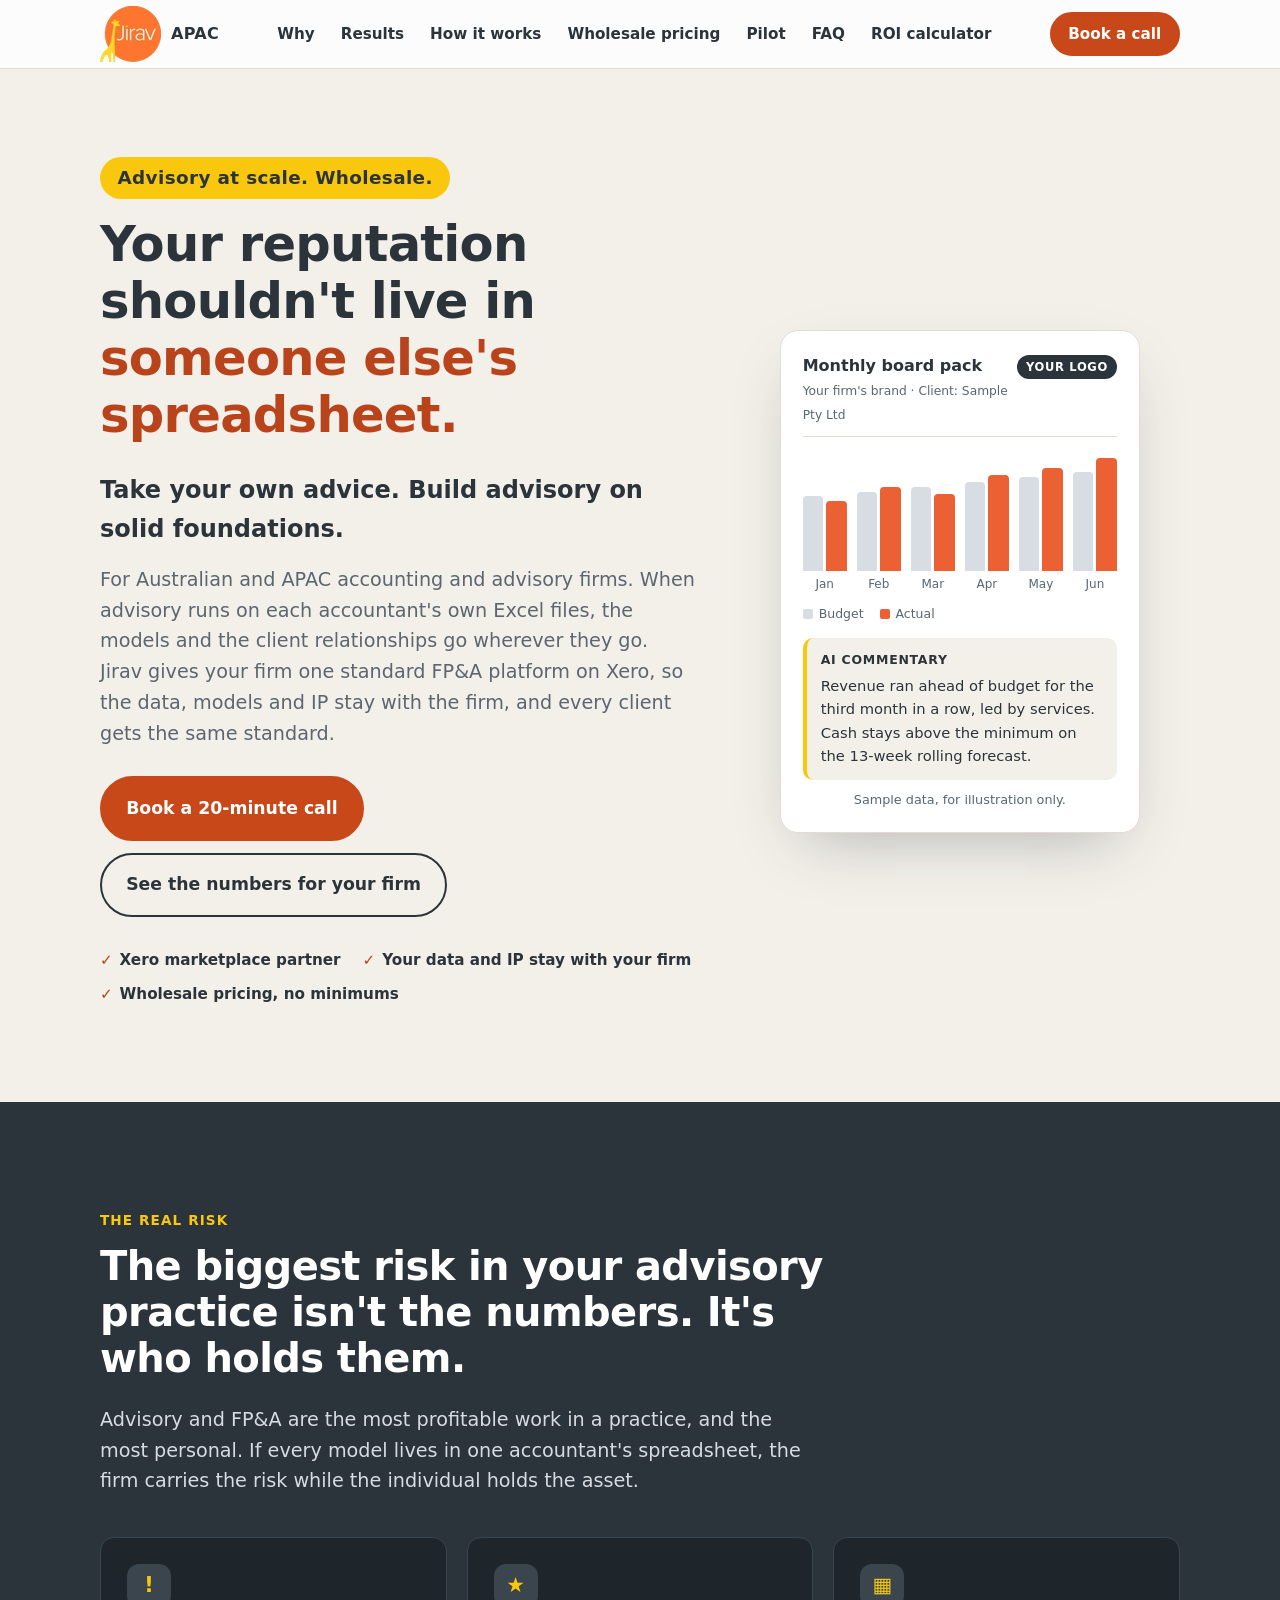
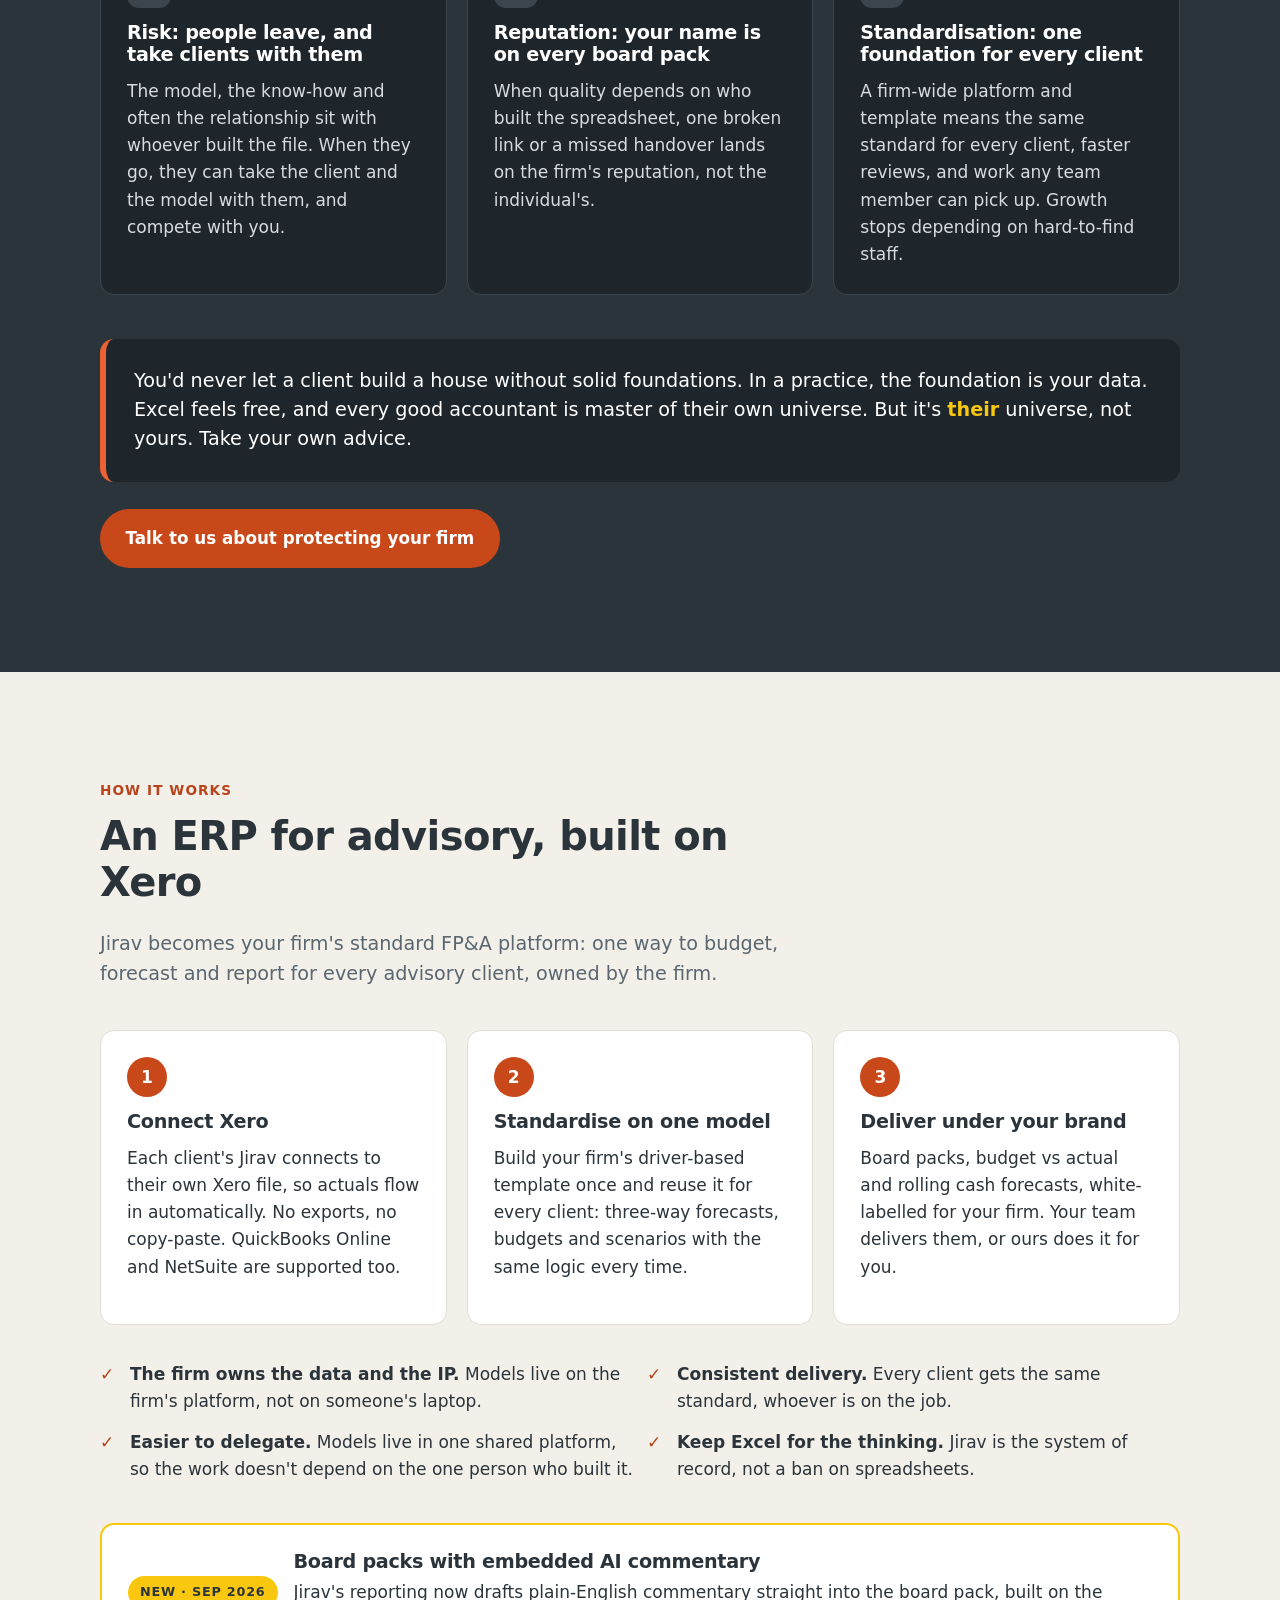
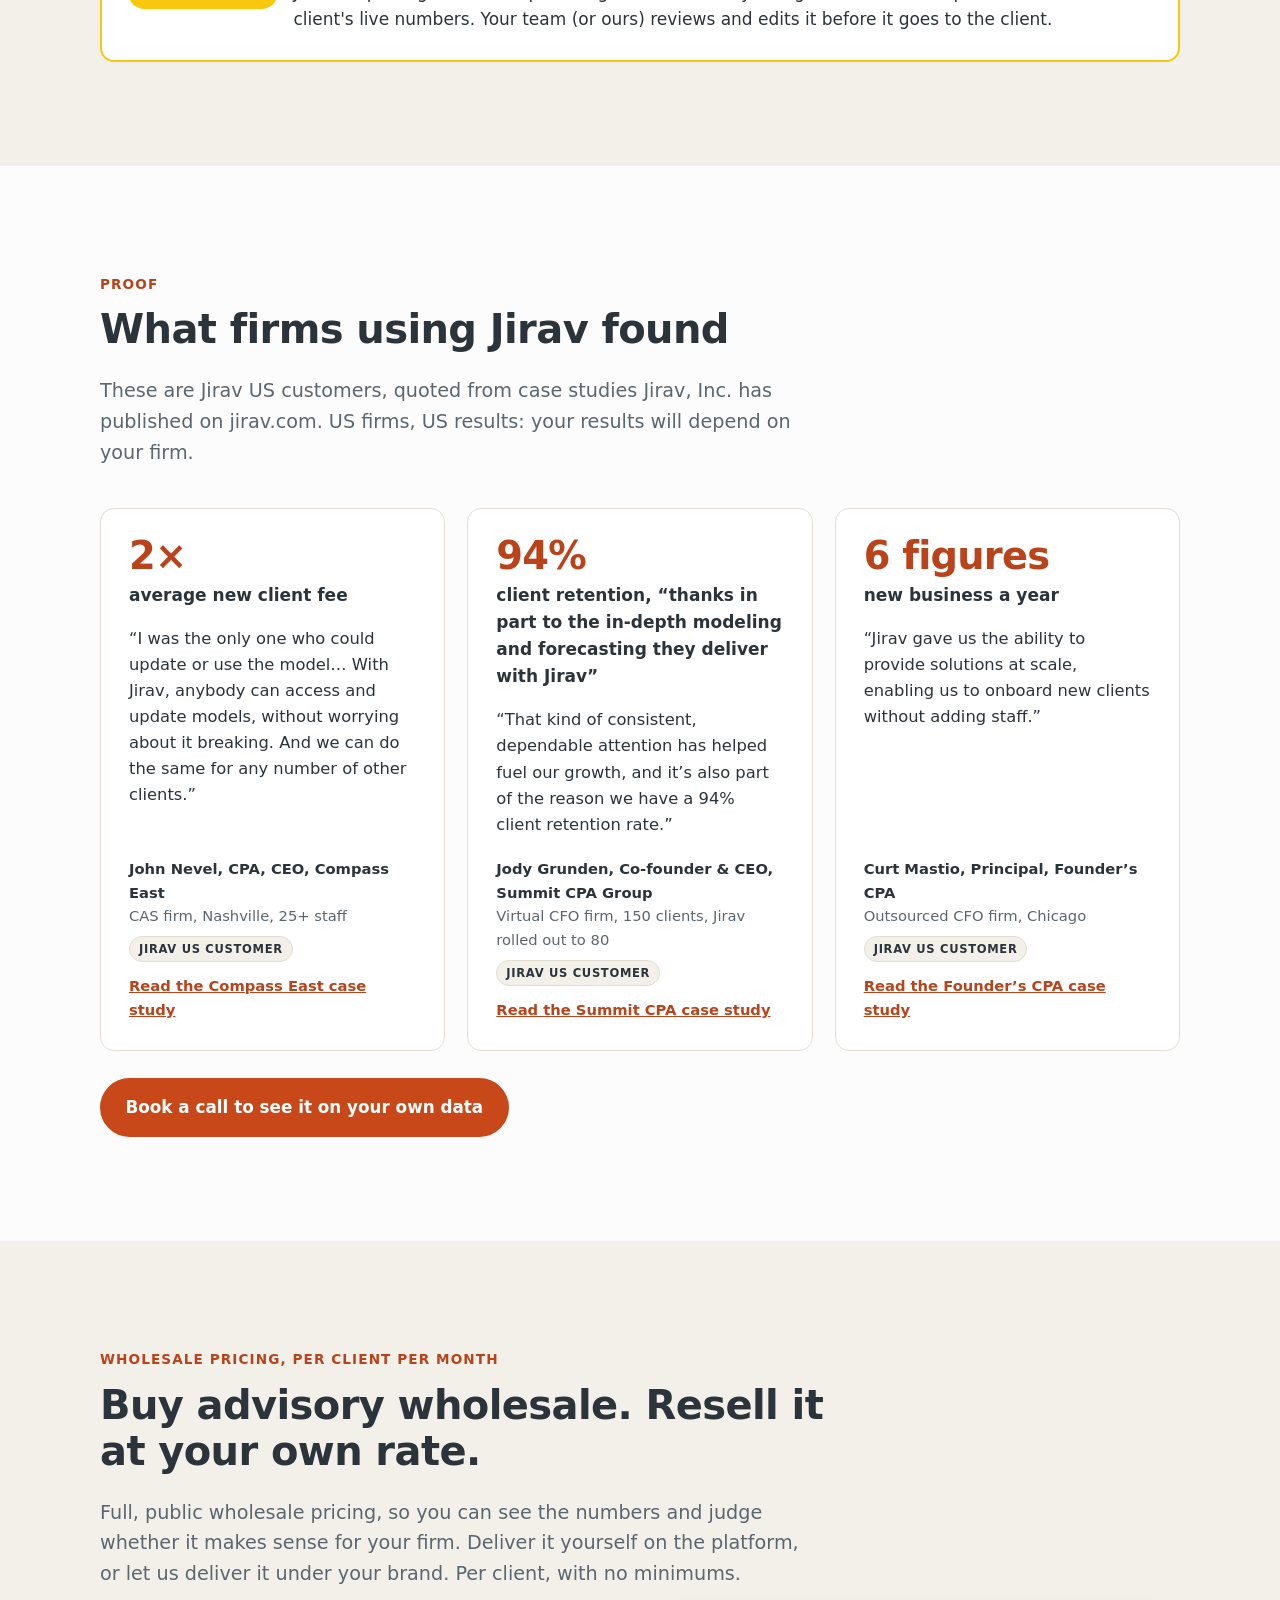
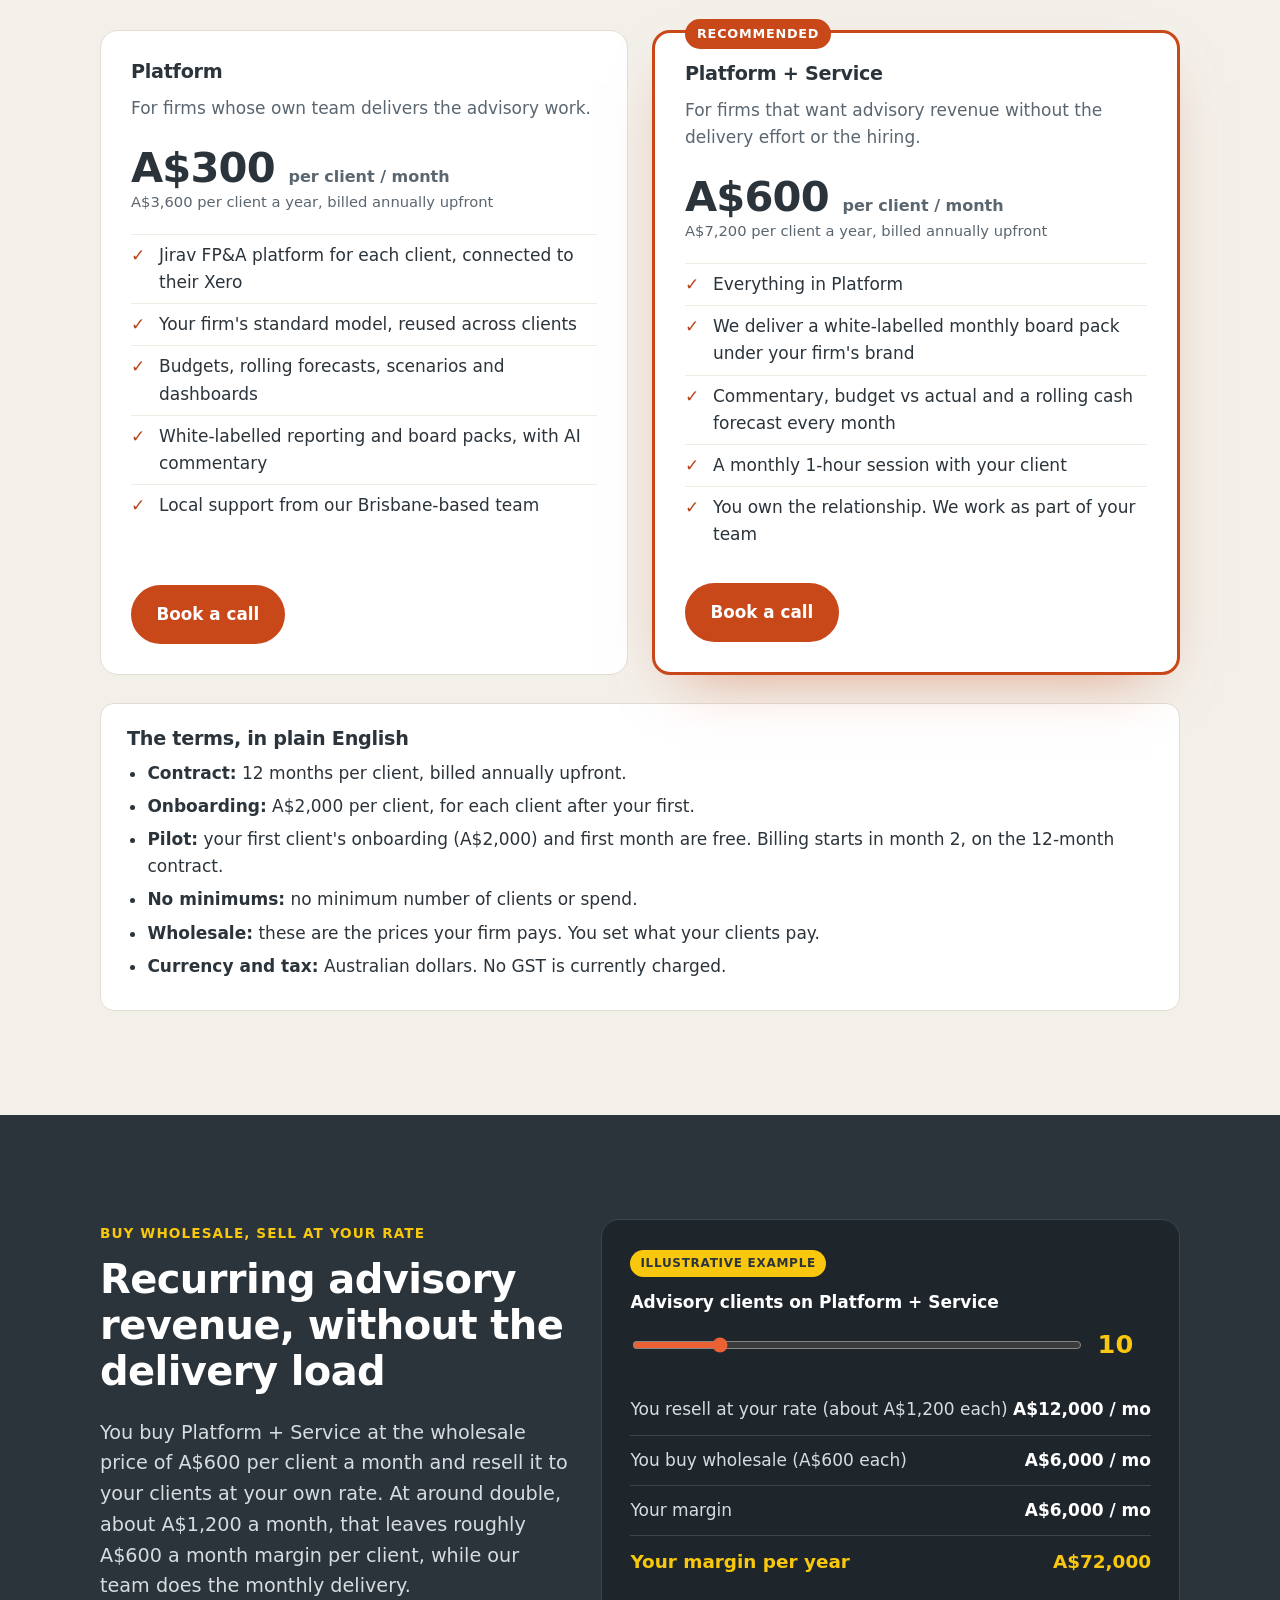
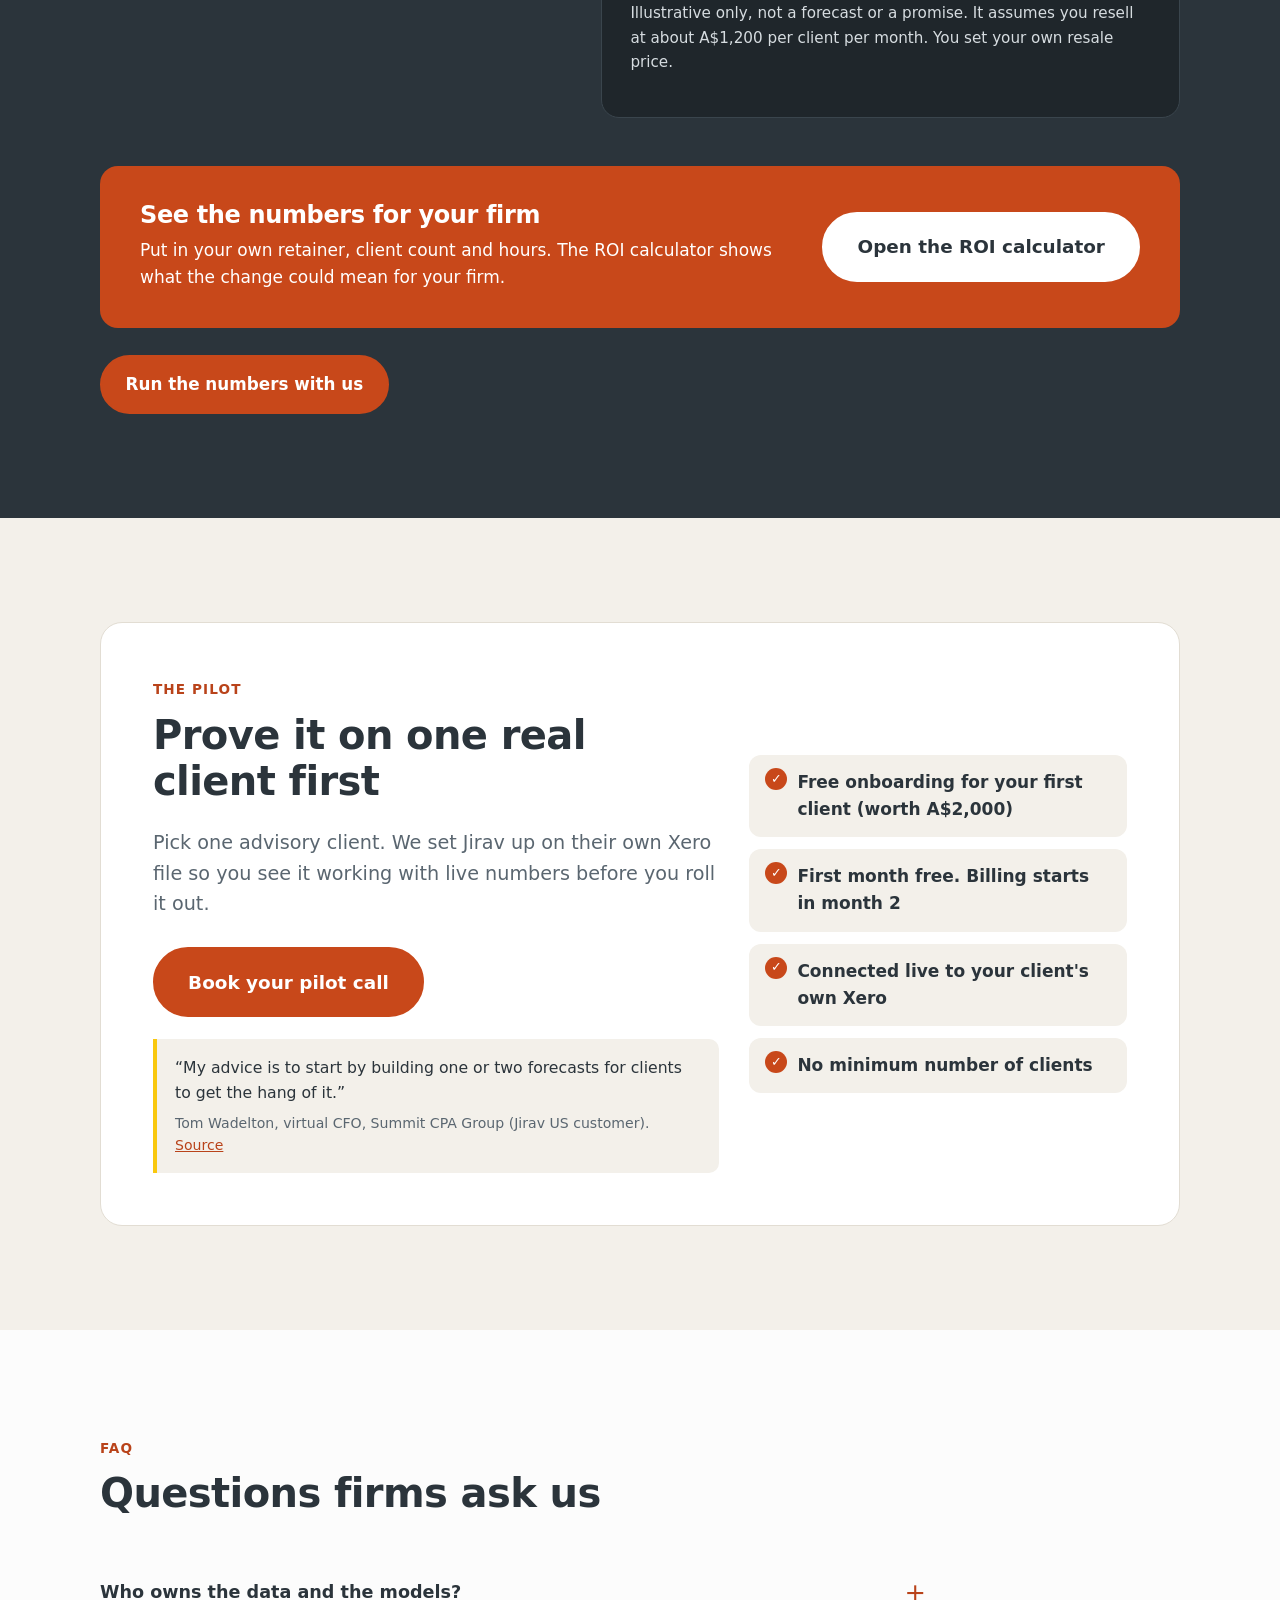
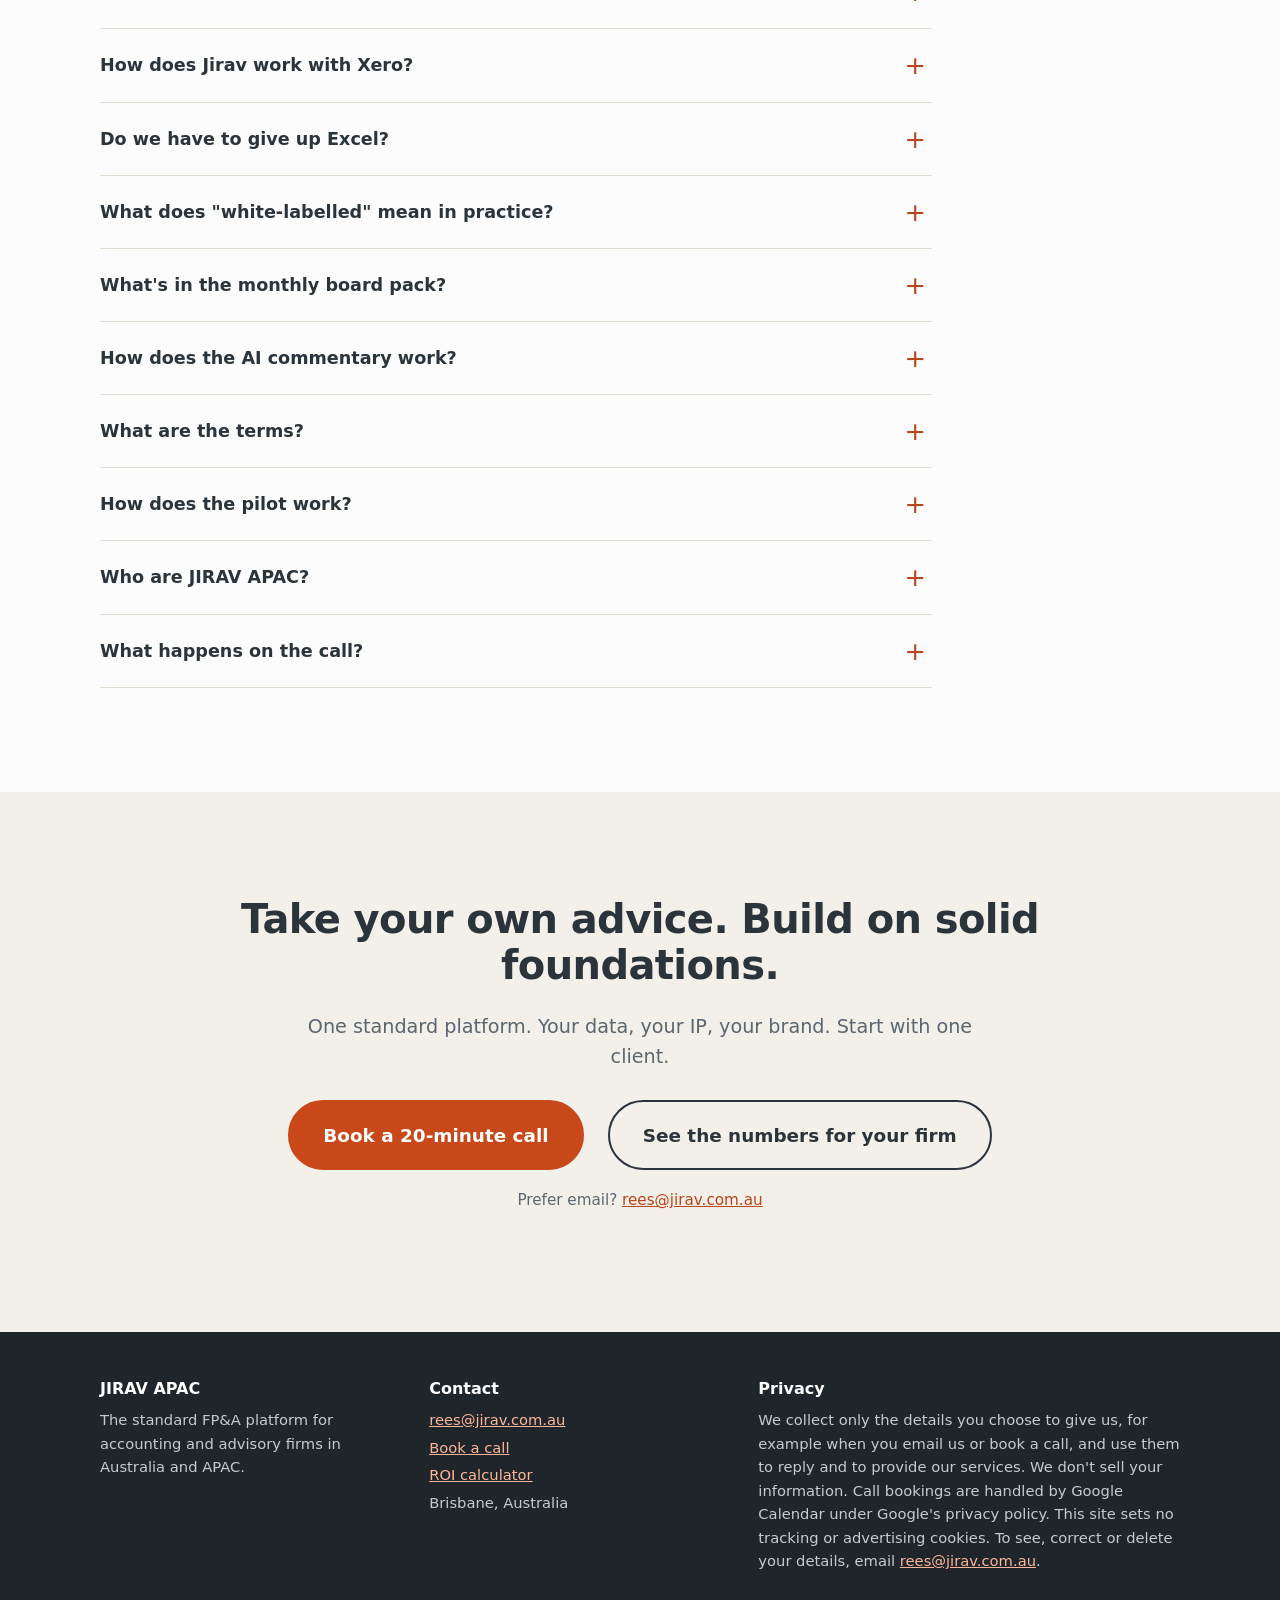
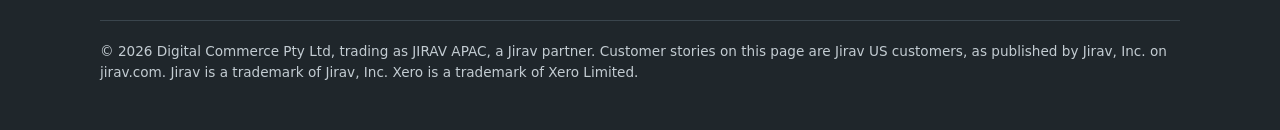
==== commit 4d171586: "v2.1: 'Advisory at scale. Wholesale.' kicker and wholesale pricing framing" ====
--- a/index.html
+++ b/index.html
@@ -3,8 +3,8 @@
 <head>
 <meta charset="utf-8">
 <meta name="viewport" content="width=device-width, initial-scale=1">
-<title>JIRAV APAC | Protect your firm's advisory: one standard FP&amp;A platform on Xero</title>
-<meta name="description" content="Your reputation shouldn't live in someone else's spreadsheet. Jirav gives accounting and advisory firms one standard FP&amp;A platform on Xero, so models, data and client relationships stay with the firm. Transparent per-client pricing. Book a call.">
+<title>JIRAV APAC | Advisory at scale. Wholesale. FP&amp;A platform for accounting firms on Xero</title>
+<meta name="description" content="Your reputation shouldn't live in someone else's spreadsheet. Jirav gives accounting and advisory firms one standard FP&amp;A platform on Xero, so models, data and client relationships stay with the firm. Wholesale per-client pricing. Book a call.">
 <!-- PREVIEW ONLY: remove the noindex line below when this site goes live on jirav.com.au -->
 <meta name="robots" content="noindex, nofollow">
 <link rel="canonical" href="https://jirav.com.au/">
@@ -15,7 +15,7 @@
 <meta property="og:site_name" content="JIRAV APAC">
 <meta property="og:locale" content="en_AU">
 <meta property="og:title" content="Your reputation shouldn't live in someone else's spreadsheet | JIRAV APAC">
-<meta property="og:description" content="Take your own advice. Build advisory on solid foundations: one standard FP&amp;A platform on Xero, owned by your firm.">
+<meta property="og:description" content="Advisory at scale. Wholesale. One standard FP&amp;A platform on Xero, owned by your firm, at wholesale prices to resell at your own rate.">
 <meta property="og:url" content="https://jirav.com.au/">
 <!-- TODO at launch: switch og:image / twitter:image to https://jirav.com.au/assets/og-image.png -->
 <meta property="og:image" content="https://jirav-roi.github.io/jirav-site/assets/og-image.png">
@@ -63,7 +63,7 @@
       <a href="#problem">Why</a>
       <a href="#proof">Results</a>
       <a href="#how">How it works</a>
-      <a href="#pricing">Pricing</a>
+      <a href="#pricing">Wholesale pricing</a>
       <a href="#pilot">Pilot</a>
       <a href="#faq">FAQ</a>
       <a href="https://jirav.com.au/roi-calculator">ROI calculator</a>
@@ -78,10 +78,10 @@
 <section class="hero" id="top" aria-labelledby="hero-title">
   <div class="wrap hero-grid">
     <div>
-      <span class="eyebrow">For Australian &amp; APAC accounting and advisory firms</span>
+      <p class="kicker">Advisory at scale. Wholesale.</p>
       <h1 id="hero-title">Your reputation shouldn't live in <span class="hl">someone else's spreadsheet.</span></h1>
       <p class="sub">Take your own advice. Build advisory on solid foundations.</p>
-      <p class="lead">When advisory runs on each accountant's own Excel files, the models and the client relationships go wherever they go. Jirav gives your firm one standard FP&amp;A platform on Xero, so the data, models and IP stay with the firm, and every client gets the same standard.</p>
+      <p class="lead">For Australian and APAC accounting and advisory firms. When advisory runs on each accountant's own Excel files, the models and the client relationships go wherever they go. Jirav gives your firm one standard FP&amp;A platform on Xero, so the data, models and IP stay with the firm, and every client gets the same standard.</p>
       <div class="cta-row">
         <a class="btn btn-lg" href="https://calendar.app.google/ay4cb4AHYJNfW2js6" target="_blank" rel="noopener">Book a 20-minute call<span class="sr-only"> (opens in a new tab)</span></a>
         <a class="btn btn-lg btn-outline" href="https://jirav.com.au/roi-calculator">See the numbers for your firm</a>
@@ -89,7 +89,7 @@
       <ul class="trust" aria-label="Key facts">
         <li>Xero marketplace partner</li>
         <li>Your data and IP stay with your firm</li>
-        <li>Transparent pricing, no minimums</li>
+        <li>Wholesale pricing, no minimums</li>
       </ul>
     </div>
 
@@ -231,9 +231,9 @@
 <section class="alt" id="pricing" aria-labelledby="pricing-title">
   <div class="wrap">
     <div class="section-head">
-      <span class="eyebrow">Two ways to work with us</span>
-      <h2 id="pricing-title">Deliver it yourself, or let us deliver it under your brand</h2>
-      <p class="lead">Full, public pricing, so you can see the numbers and judge whether it makes sense for your firm. Per client, with no minimums.</p>
+      <span class="eyebrow">Wholesale pricing, per client per month</span>
+      <h2 id="pricing-title">Buy advisory wholesale. Resell it at your own rate.</h2>
+      <p class="lead">Full, public wholesale pricing, so you can see the numbers and judge whether it makes sense for your firm. Deliver it yourself on the platform, or let us deliver it under your brand. Per client, with no minimums.</p>
     </div>
     <div class="offers">
       <article class="offer" aria-labelledby="offer1">
@@ -273,6 +273,7 @@
         <li><strong>Onboarding:</strong> A$2,000 per client, for each client after your first.</li>
         <li><strong>Pilot:</strong> your first client's onboarding (A$2,000) and first month are free. Billing starts in month 2, on the 12-month contract.</li>
         <li><strong>No minimums:</strong> no minimum number of clients or spend.</li>
+        <li><strong>Wholesale:</strong> these are the prices your firm pays. You set what your clients pay.</li>
         <li><strong>Currency and tax:</strong> Australian dollars. No GST is currently charged.</li>
       </ul>
     </div>
@@ -283,9 +284,9 @@
 <section class="dark" id="revenue" aria-labelledby="revenue-title">
   <div class="wrap calc">
     <div>
-      <span class="eyebrow">What it could mean for your firm</span>
+      <span class="eyebrow">Buy wholesale, sell at your rate</span>
       <h2 id="revenue-title">Recurring advisory revenue, without the delivery load</h2>
-      <p class="lead">Platform + Service is priced so your firm can resell it at around double. At about A$1,200 a client a month, that leaves roughly A$600 a month margin per client, while our team does the monthly delivery.</p>
+      <p class="lead">You buy Platform + Service at the wholesale price of A$600 per client a month and resell it to your clients at your own rate. At around double, about A$1,200 a month, that leaves roughly A$600 a month margin per client, while our team does the monthly delivery.</p>
           </div>
     <div class="calc-box">
       <span class="illus">Illustrative example</span>
@@ -297,13 +298,13 @@
       <table class="rev">
         <caption class="sr-only">Illustrative monthly and annual figures for the firm</caption>
         <tbody>
-          <tr><th scope="row">You charge clients (about A$1,200 each)</th><td id="r-bill">A$12,000 / mo</td></tr>
-          <tr><th scope="row">You pay JIRAV APAC (A$600 each)</th><td id="r-cost">A$6,000 / mo</td></tr>
+          <tr><th scope="row">You resell at your rate (about A$1,200 each)</th><td id="r-bill">A$12,000 / mo</td></tr>
+          <tr><th scope="row">You buy wholesale (A$600 each)</th><td id="r-cost">A$6,000 / mo</td></tr>
           <tr><th scope="row">Your margin</th><td id="r-month">A$6,000 / mo</td></tr>
           <tr class="total"><th scope="row">Your margin per year</th><td id="r-year">A$72,000</td></tr>
         </tbody>
       </table>
-      <p id="calc-note" class="cta-note" style="margin-top:14px">Illustrative only, not a forecast or a promise. It assumes a resale price of about A$1,200 per client per month. You set your own prices.</p>
+      <p id="calc-note" class="cta-note" style="margin-top:14px">Illustrative only, not a forecast or a promise. It assumes you resell at about A$1,200 per client per month. You set your own resale price.</p>
     </div>
   </div>
   <div class="wrap">
--- a/styles.css
+++ b/styles.css
@@ -224,3 +224,4 @@
 @media (min-width:960px){.hero h1{font-size:3.1rem}}
 .hero .cta-row{gap:12px 14px}
 .hero .cta-row .btn-lg{padding:.95em 1.4em;font-size:1.08rem}
+.kicker{display:inline-block;margin:0 0 .9em;font-size:clamp(1rem,1.8vw,1.15rem);font-weight:800;letter-spacing:.02em;color:var(--ink);background:var(--yellow);border-radius:999px;padding:.35em .95em}
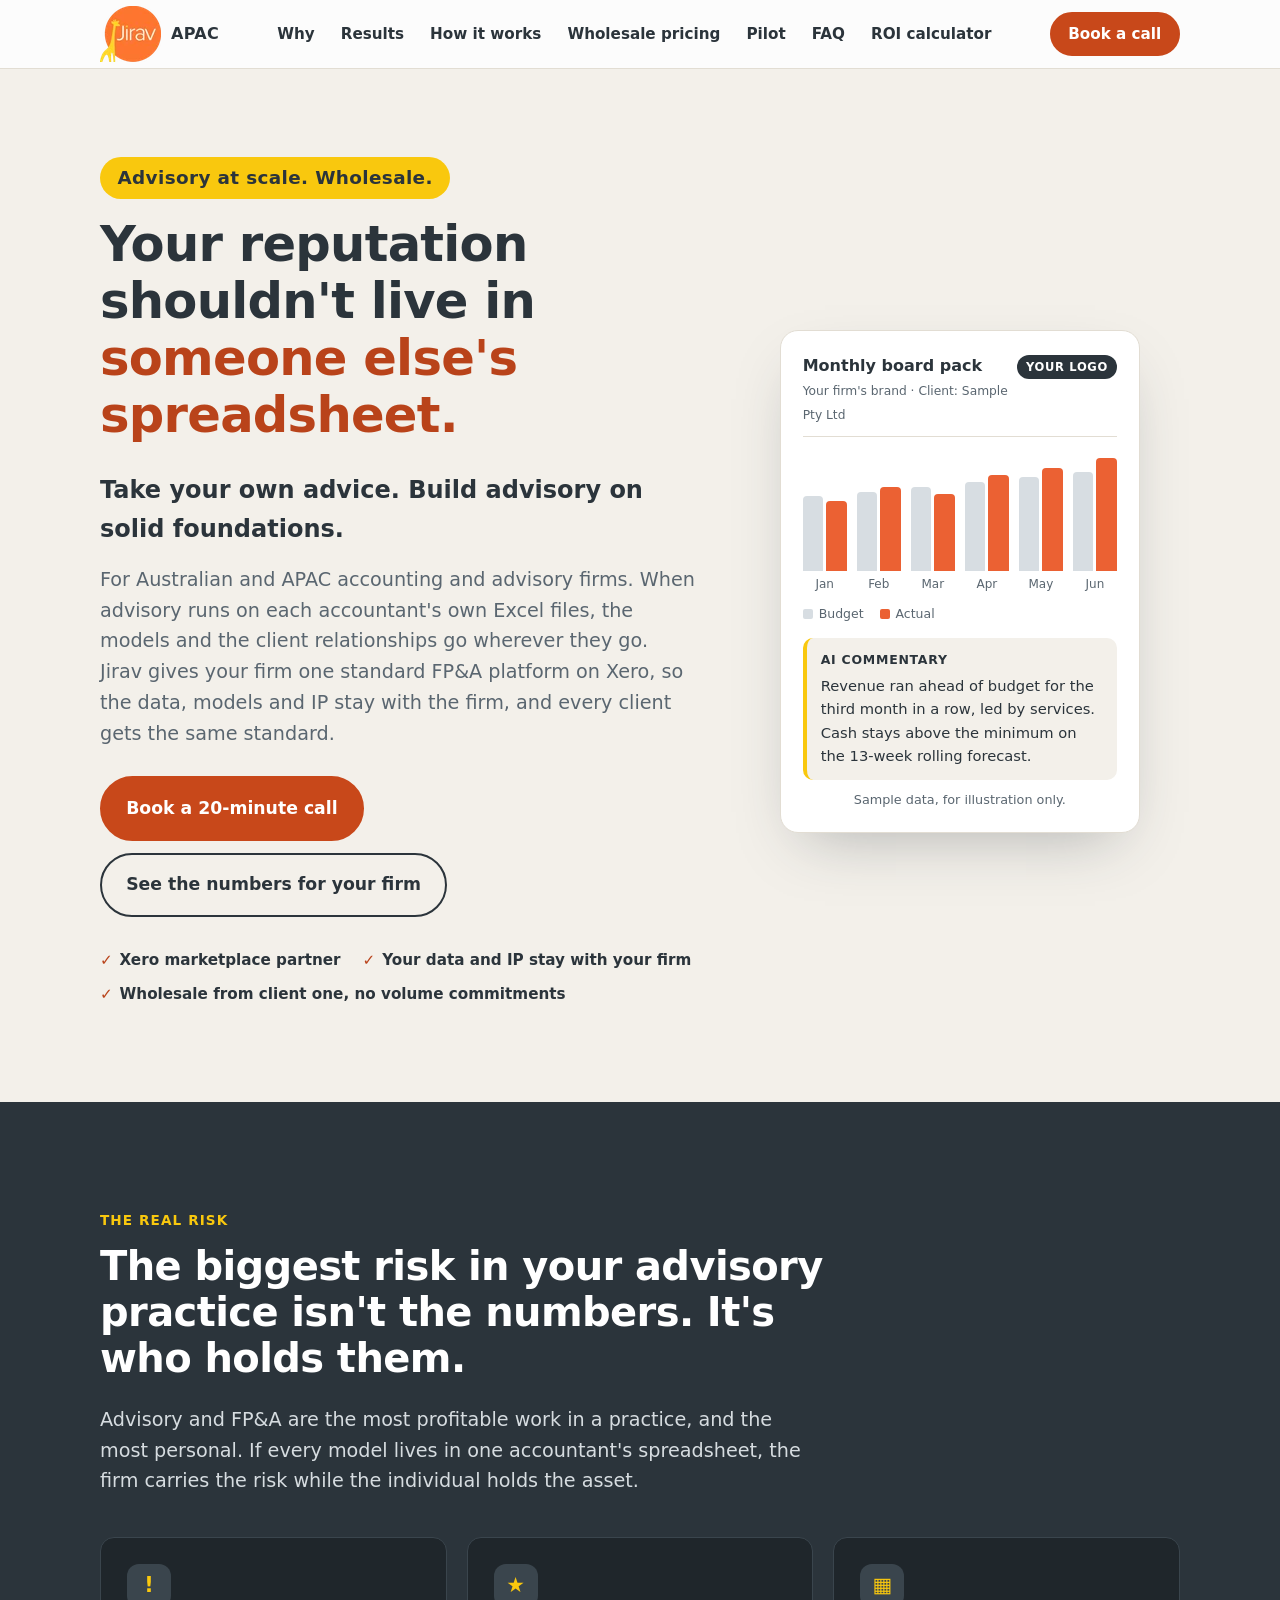
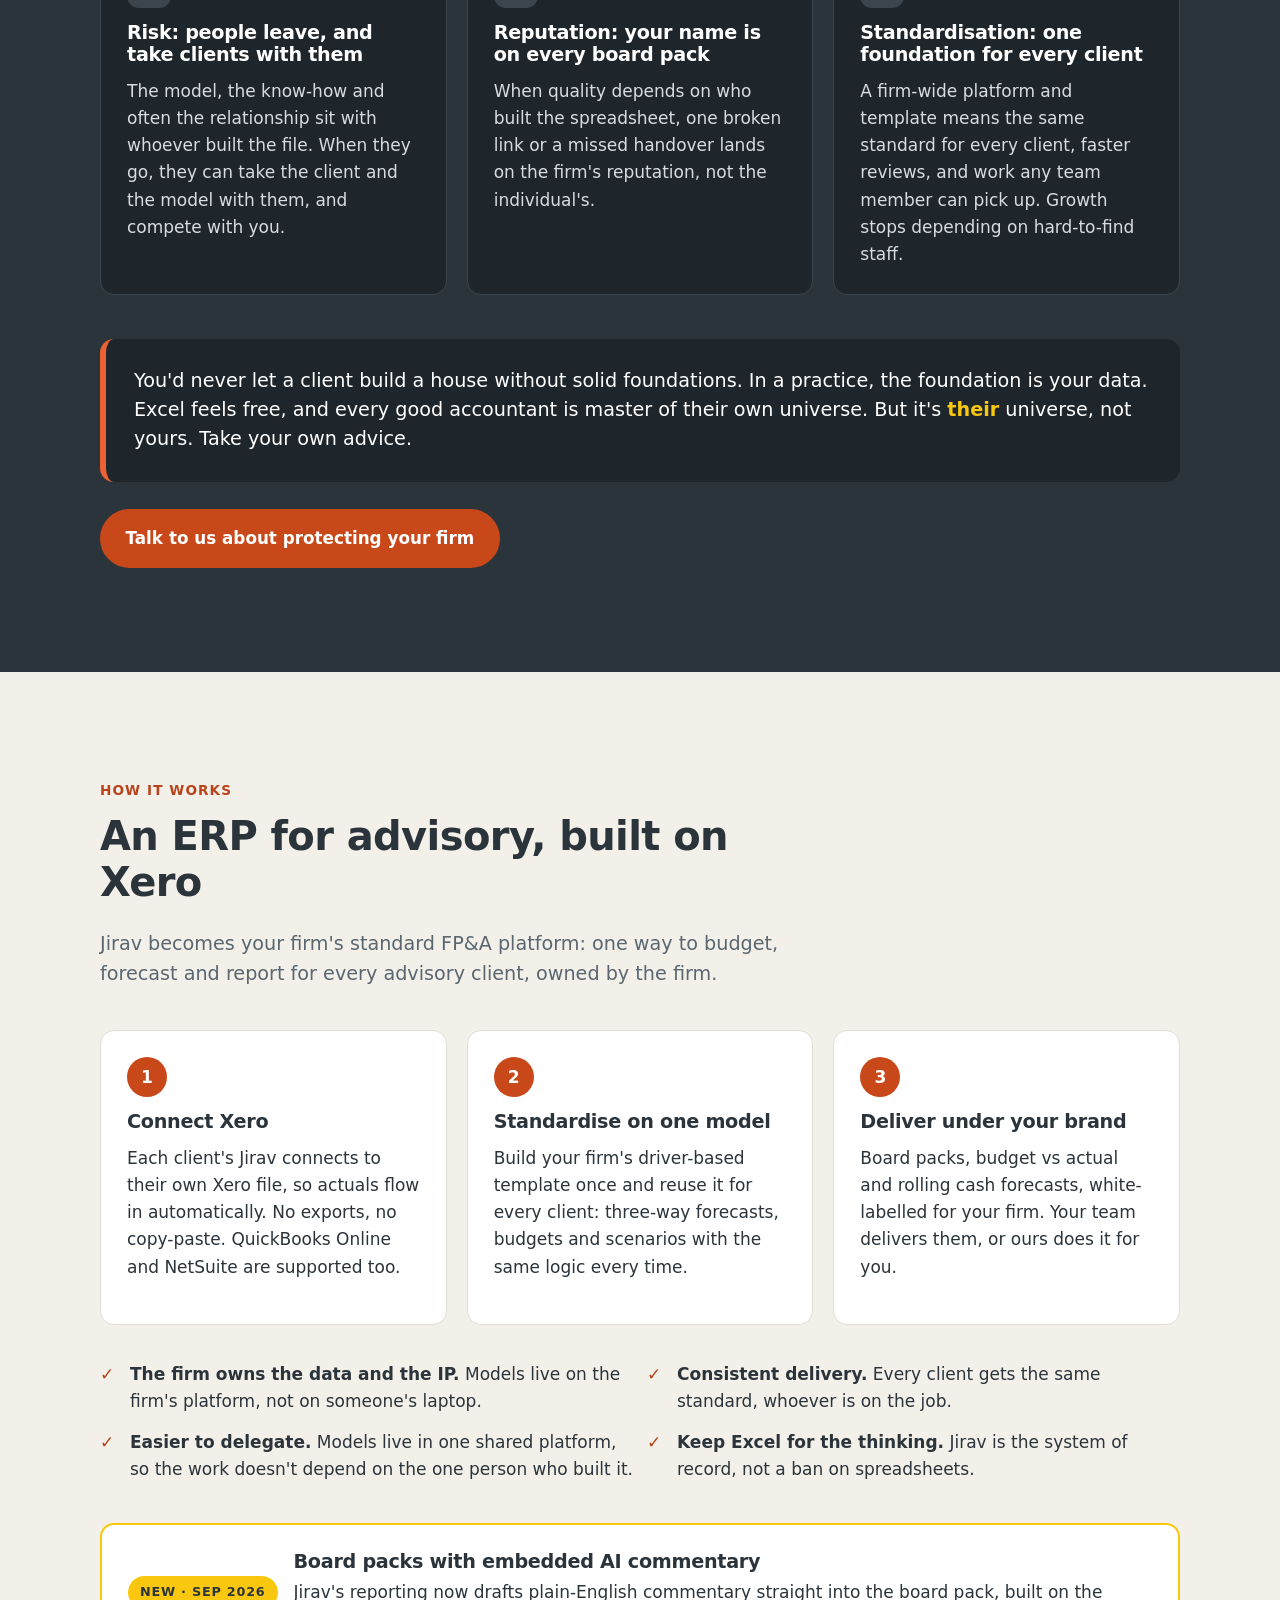
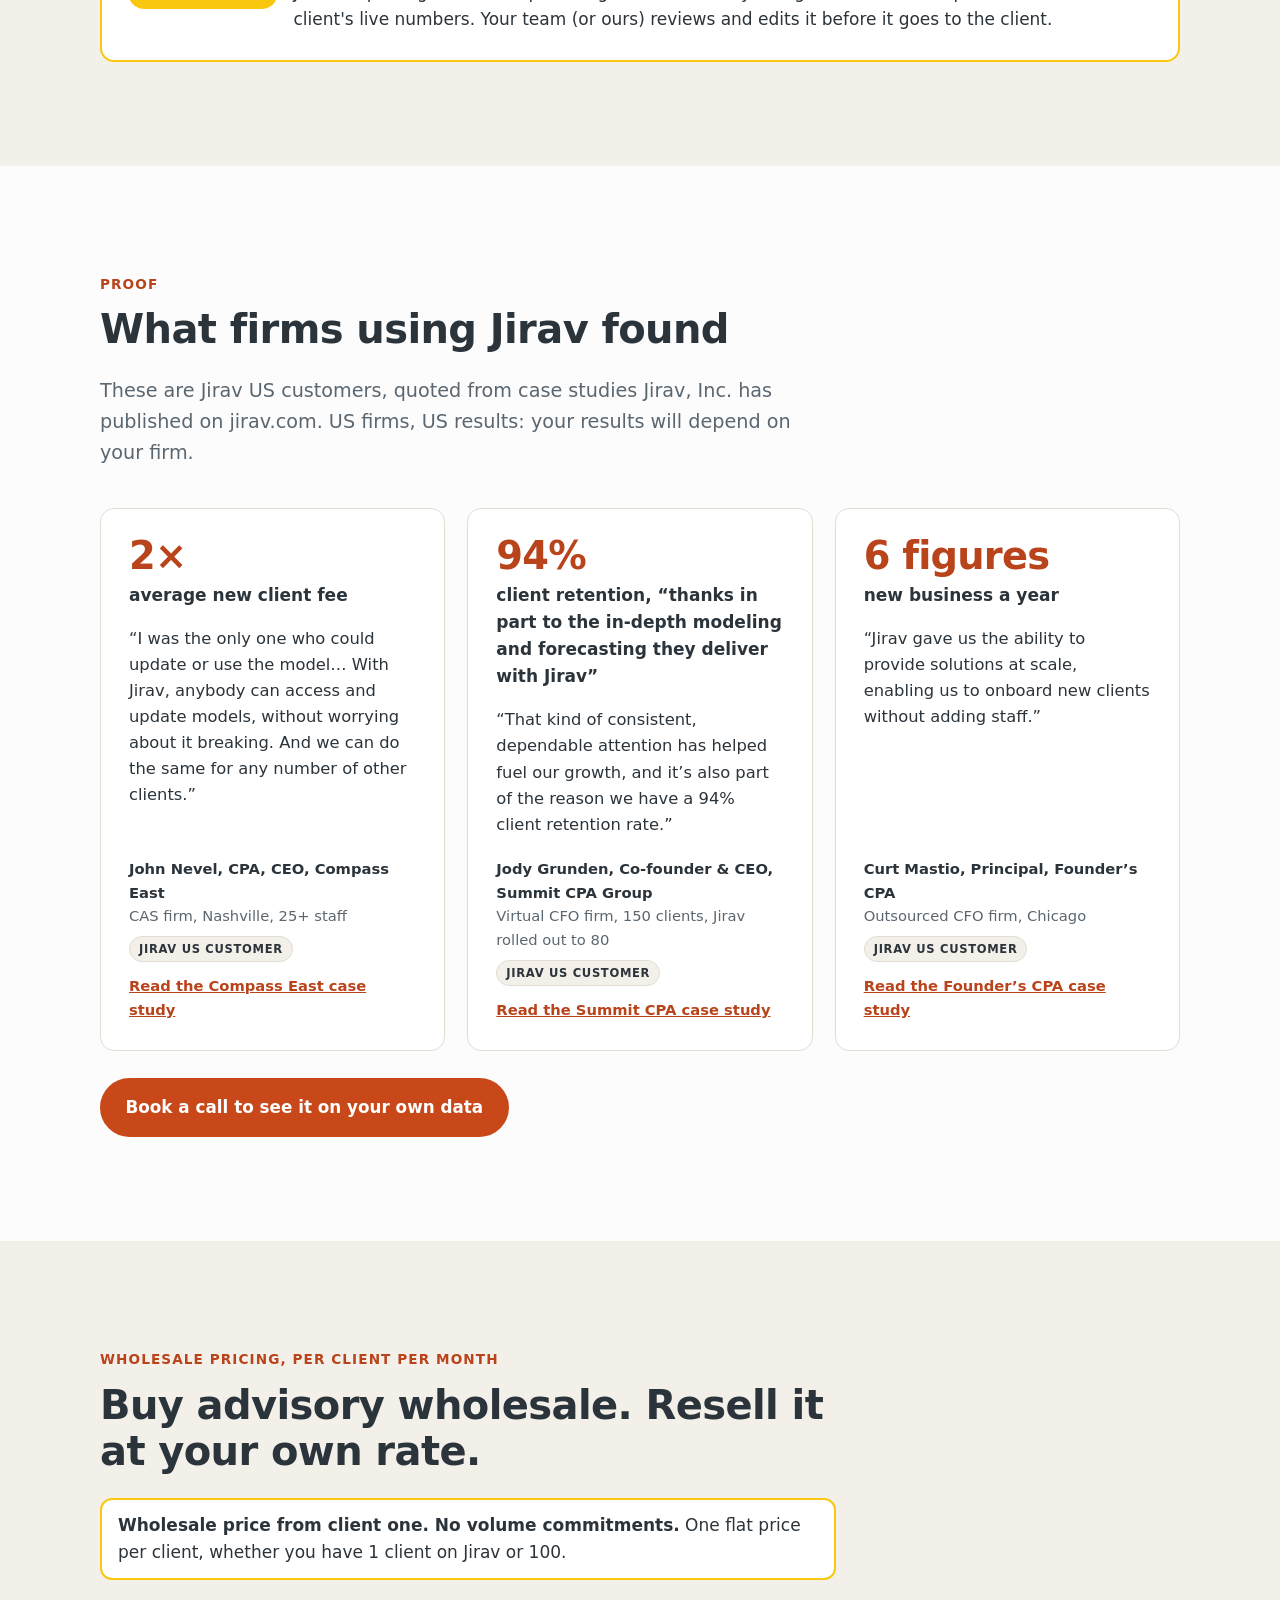
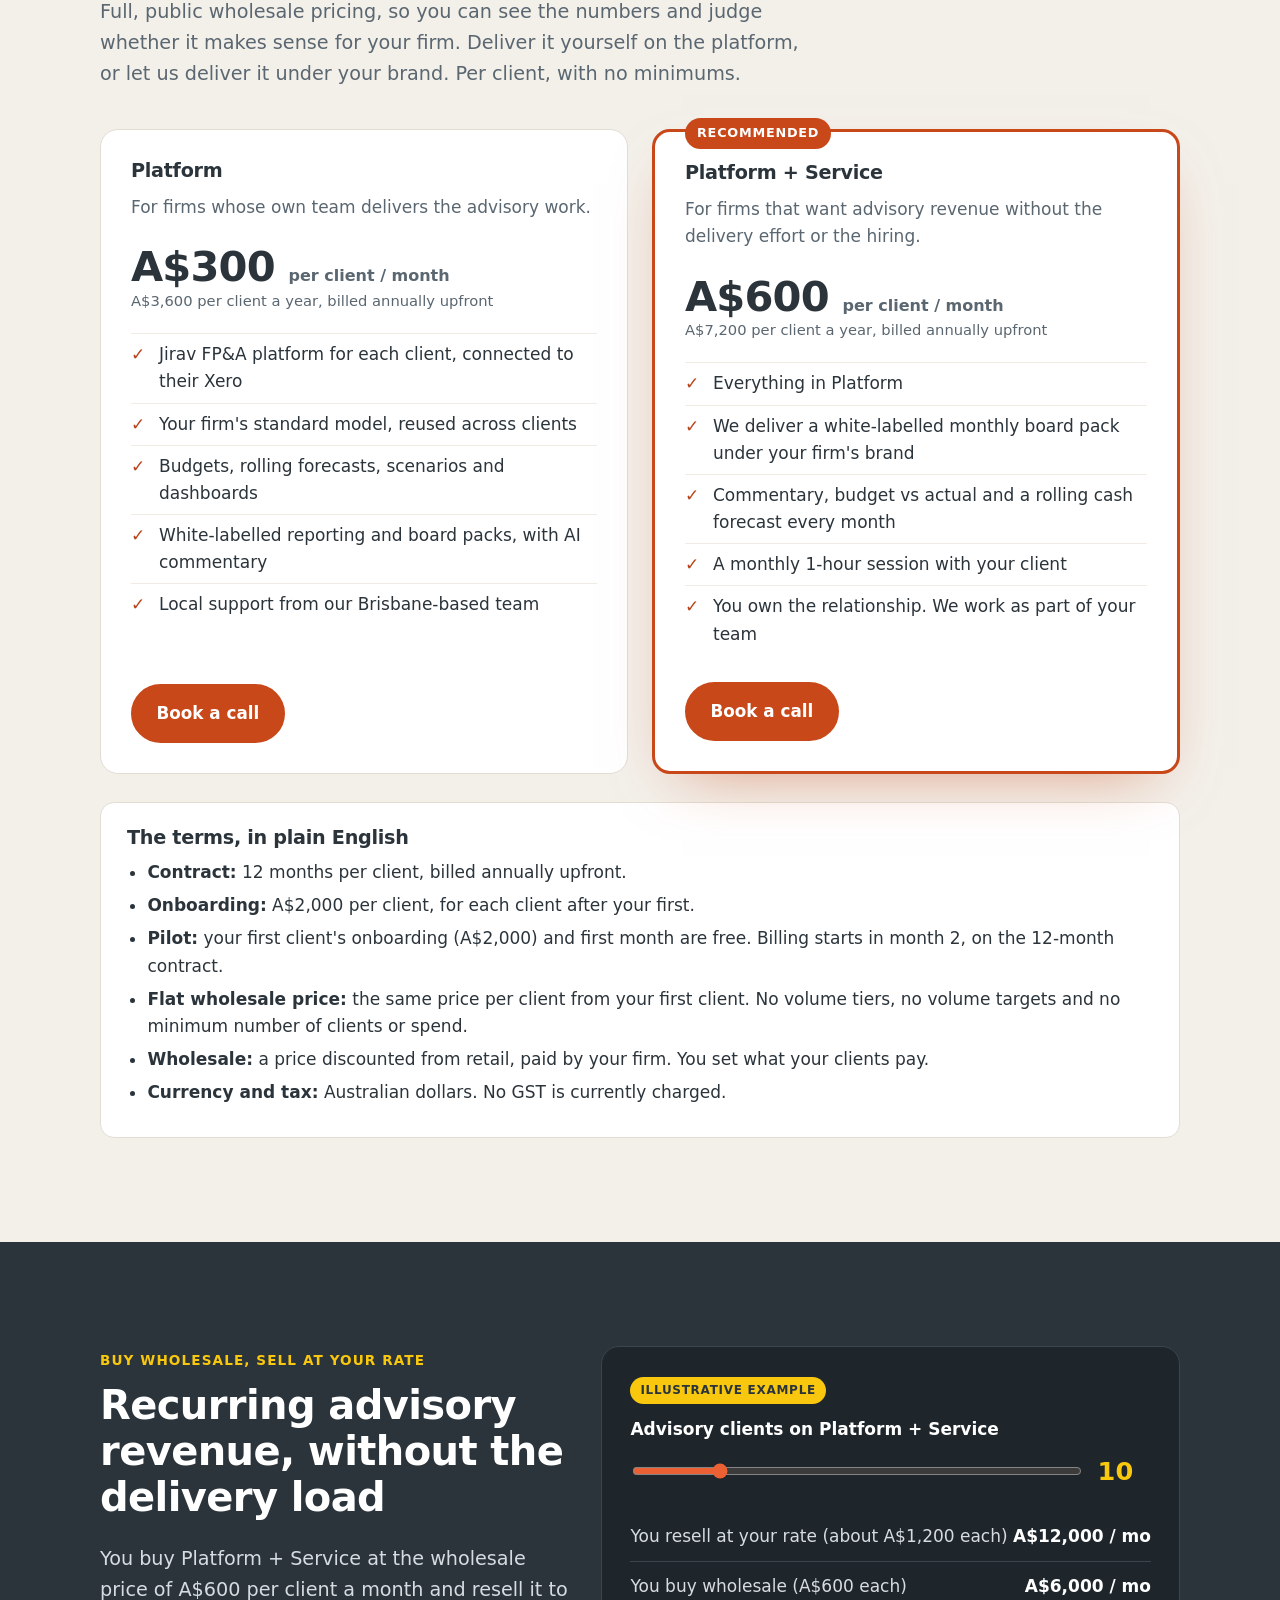
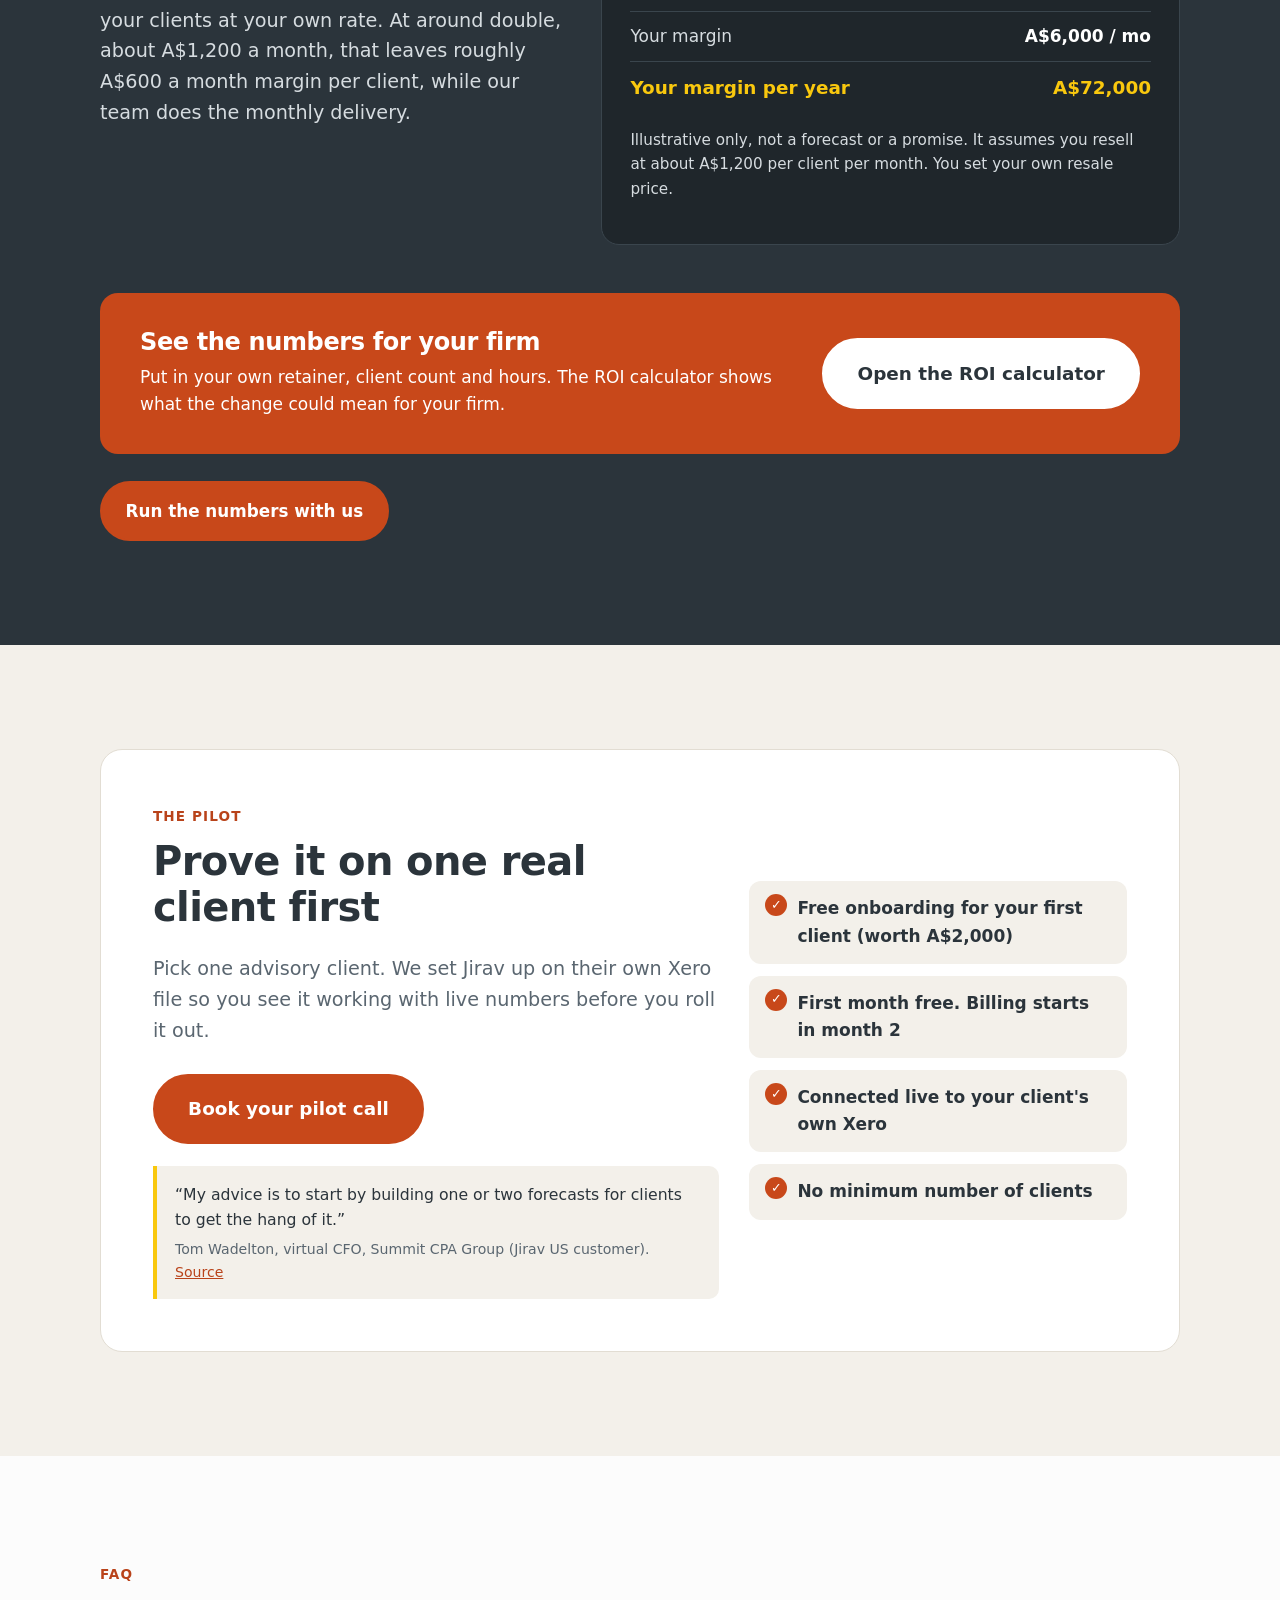
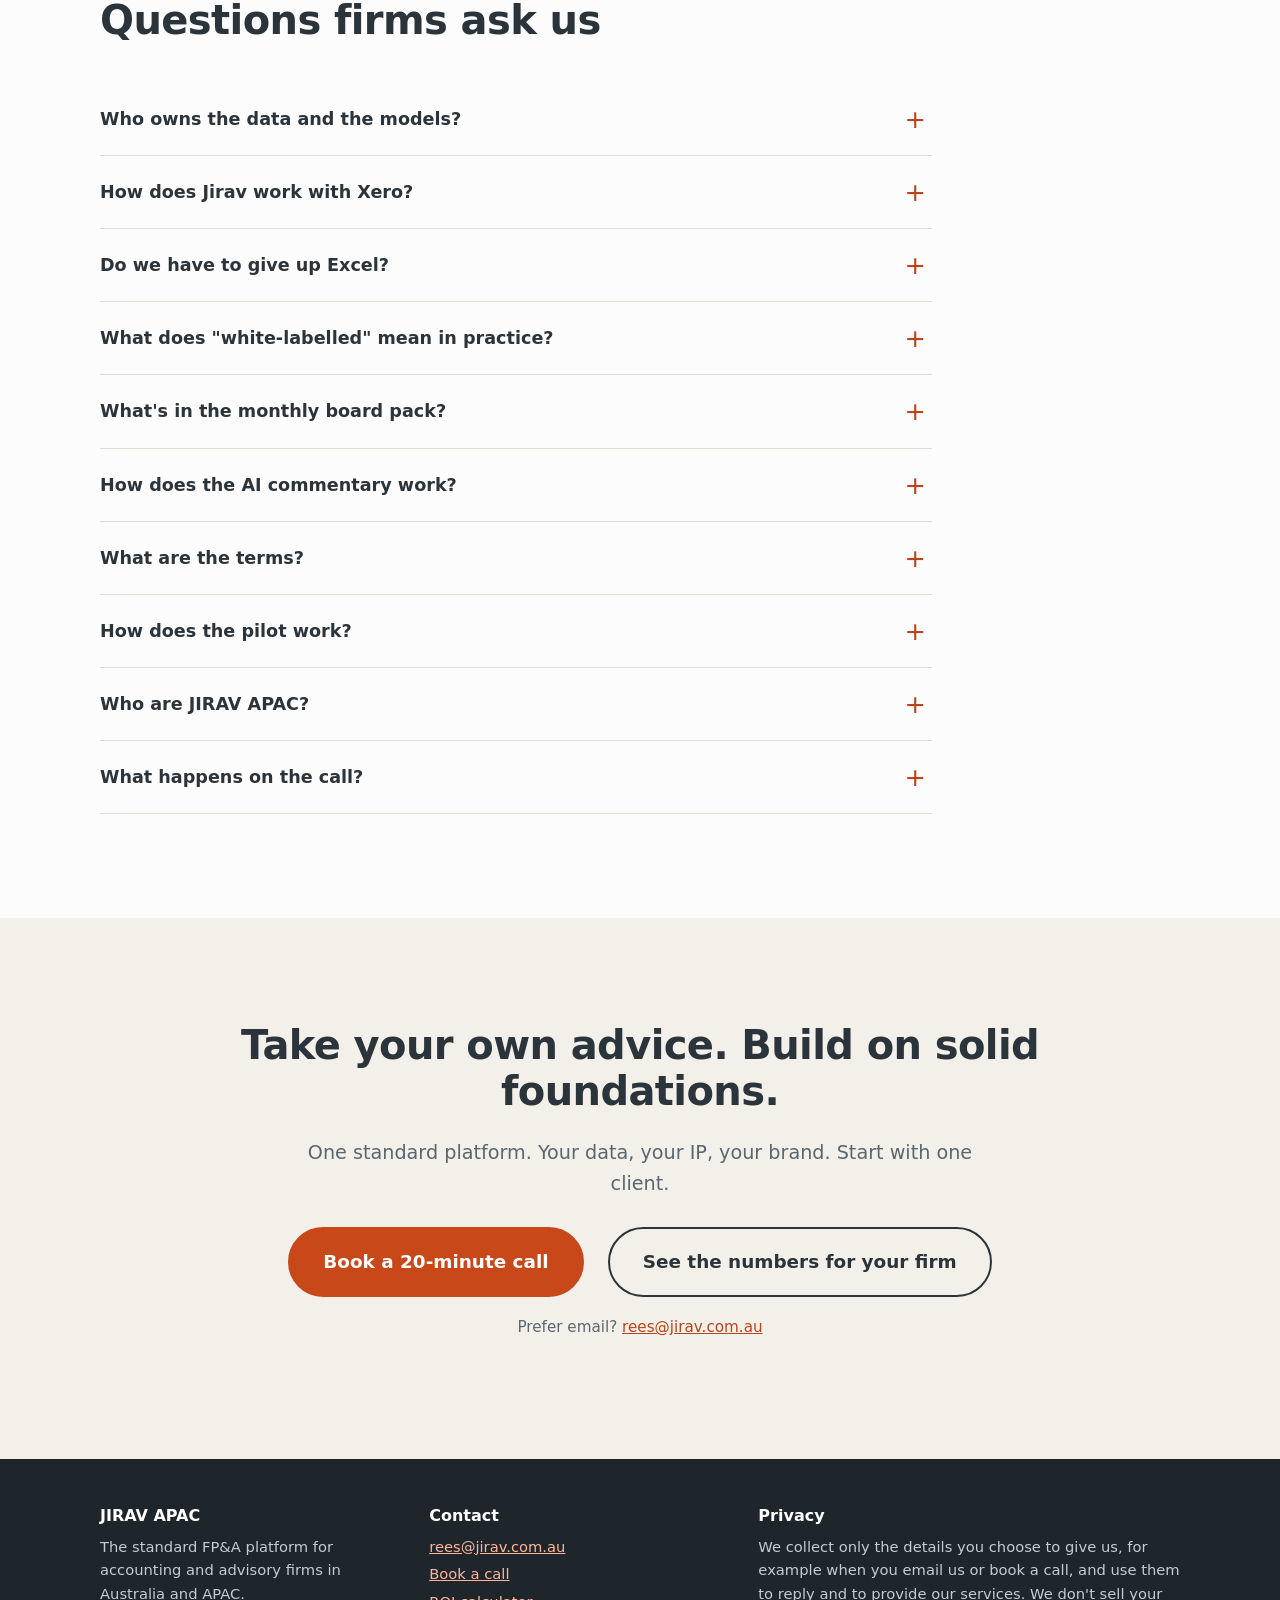
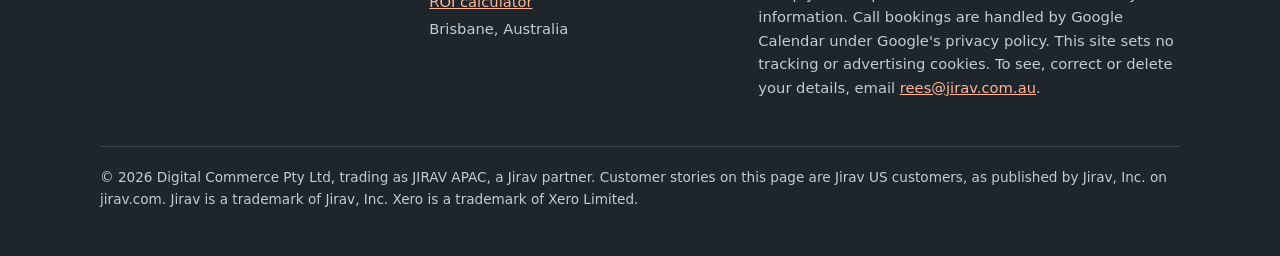
==== commit 53208ccc: "Pricing: flat wholesale price from client one, no volume commitments" ====
--- a/index.html
+++ b/index.html
@@ -89,7 +89,7 @@
       <ul class="trust" aria-label="Key facts">
         <li>Xero marketplace partner</li>
         <li>Your data and IP stay with your firm</li>
-        <li>Wholesale pricing, no minimums</li>
+        <li>Wholesale from client one, no volume commitments</li>
       </ul>
     </div>
 
@@ -233,6 +233,7 @@
     <div class="section-head">
       <span class="eyebrow">Wholesale pricing, per client per month</span>
       <h2 id="pricing-title">Buy advisory wholesale. Resell it at your own rate.</h2>
+      <p class="wholesale-flag"><strong>Wholesale price from client one. No volume commitments.</strong> One flat price per client, whether you have 1 client on Jirav or 100.</p>
       <p class="lead">Full, public wholesale pricing, so you can see the numbers and judge whether it makes sense for your firm. Deliver it yourself on the platform, or let us deliver it under your brand. Per client, with no minimums.</p>
     </div>
     <div class="offers">
@@ -272,8 +273,8 @@
         <li><strong>Contract:</strong> 12 months per client, billed annually upfront.</li>
         <li><strong>Onboarding:</strong> A$2,000 per client, for each client after your first.</li>
         <li><strong>Pilot:</strong> your first client's onboarding (A$2,000) and first month are free. Billing starts in month 2, on the 12-month contract.</li>
-        <li><strong>No minimums:</strong> no minimum number of clients or spend.</li>
-        <li><strong>Wholesale:</strong> these are the prices your firm pays. You set what your clients pay.</li>
+        <li><strong>Flat wholesale price:</strong> the same price per client from your first client. No volume tiers, no volume targets and no minimum number of clients or spend.</li>
+        <li><strong>Wholesale:</strong> a price discounted from retail, paid by your firm. You set what your clients pay.</li>
         <li><strong>Currency and tax:</strong> Australian dollars. No GST is currently charged.</li>
       </ul>
     </div>
@@ -381,7 +382,7 @@
       </details>
       <details>
         <summary>What are the terms?</summary>
-        <p>Each client is on a 12-month contract, billed annually upfront: A$3,600 a year on Platform or A$7,200 on Platform + Service. Onboarding is A$2,000 per client after your first. There's no minimum number of clients, and no GST is currently charged.</p>
+        <p>Each client is on a 12-month contract, billed annually upfront: A$3,600 a year on Platform or A$7,200 on Platform + Service. Onboarding is A$2,000 per client after your first. The wholesale price is flat from your first client: no volume tiers, targets or minimums. No GST is currently charged.</p>
       </details>
       <details>
         <summary>How does the pilot work?</summary>
--- a/styles.css
+++ b/styles.css
@@ -225,3 +225,4 @@
 .hero .cta-row{gap:12px 14px}
 .hero .cta-row .btn-lg{padding:.95em 1.4em;font-size:1.08rem}
 .kicker{display:inline-block;margin:0 0 .9em;font-size:clamp(1rem,1.8vw,1.15rem);font-weight:800;letter-spacing:.02em;color:var(--ink);background:var(--yellow);border-radius:999px;padding:.35em .95em}
+.wholesale-flag{display:inline-block;margin:0 0 1em;background:#fff;border:2px solid var(--yellow);border-radius:12px;padding:12px 16px;max-width:46rem}
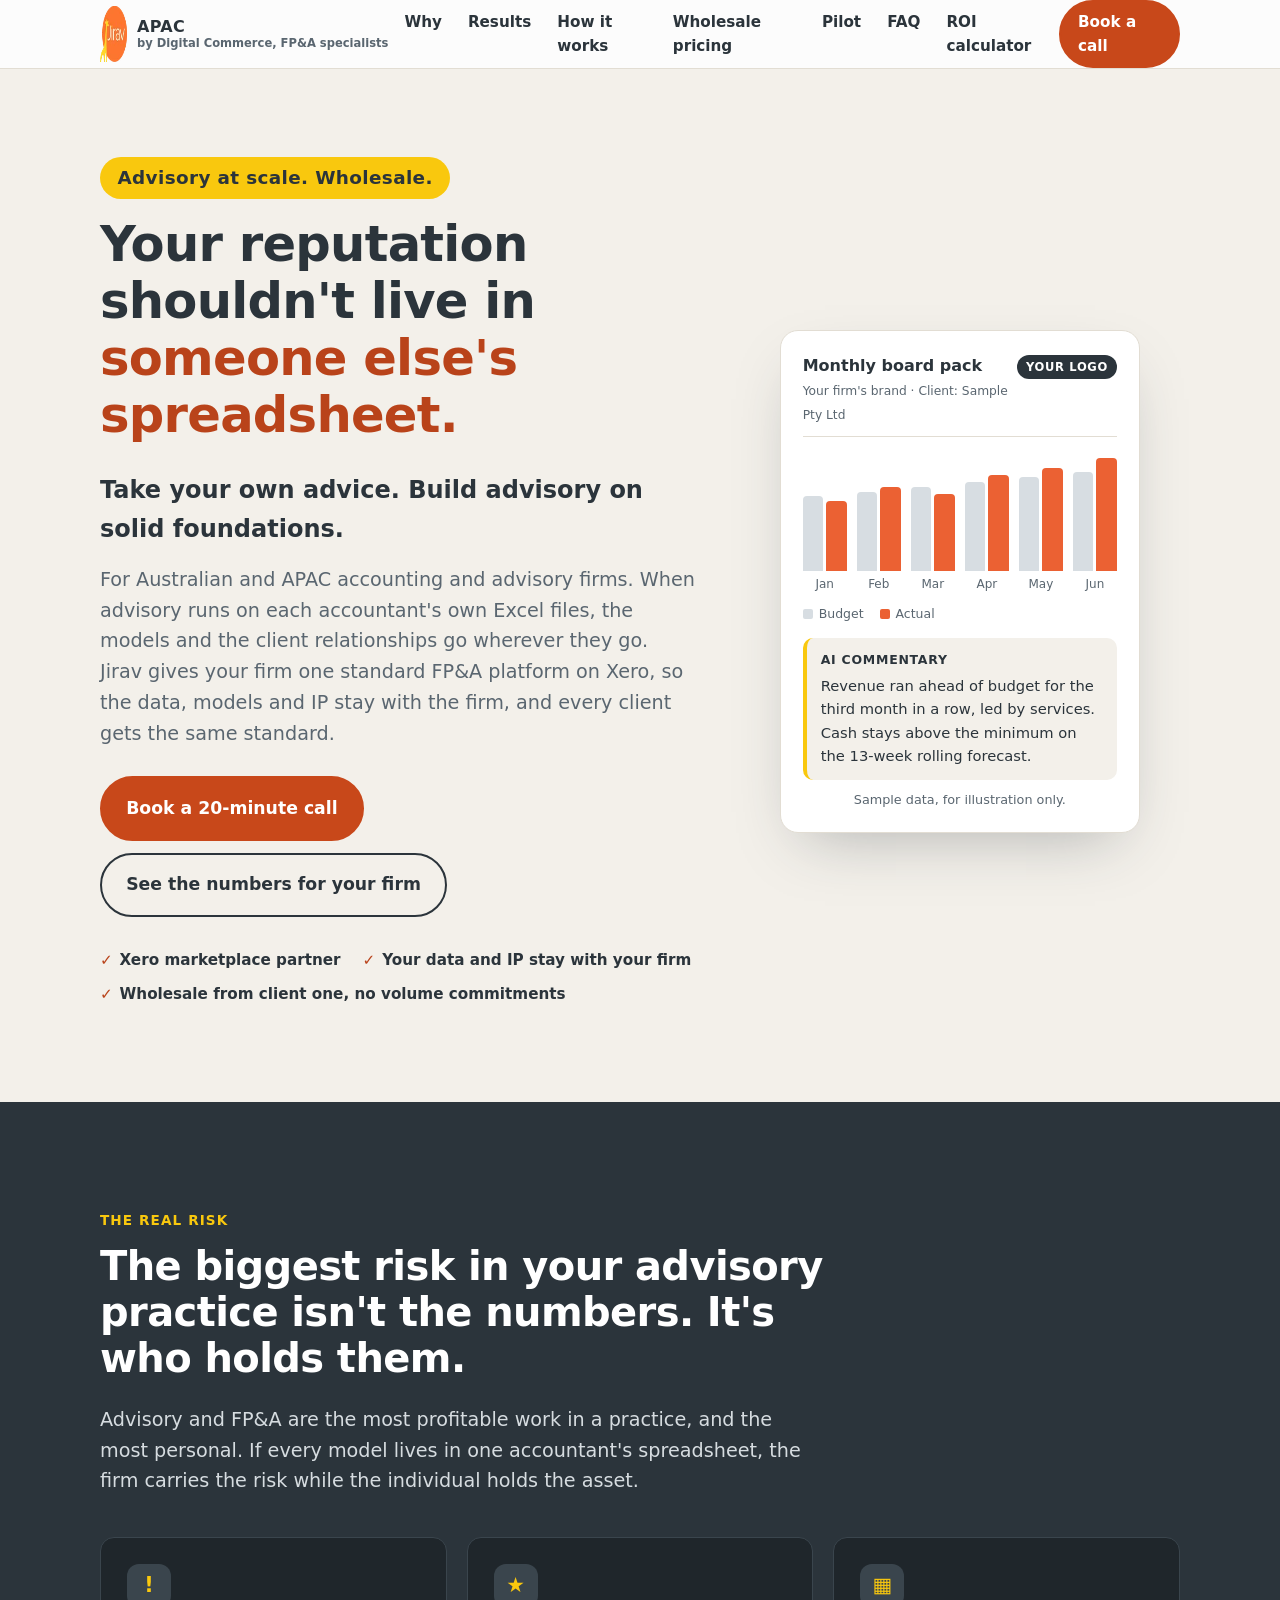
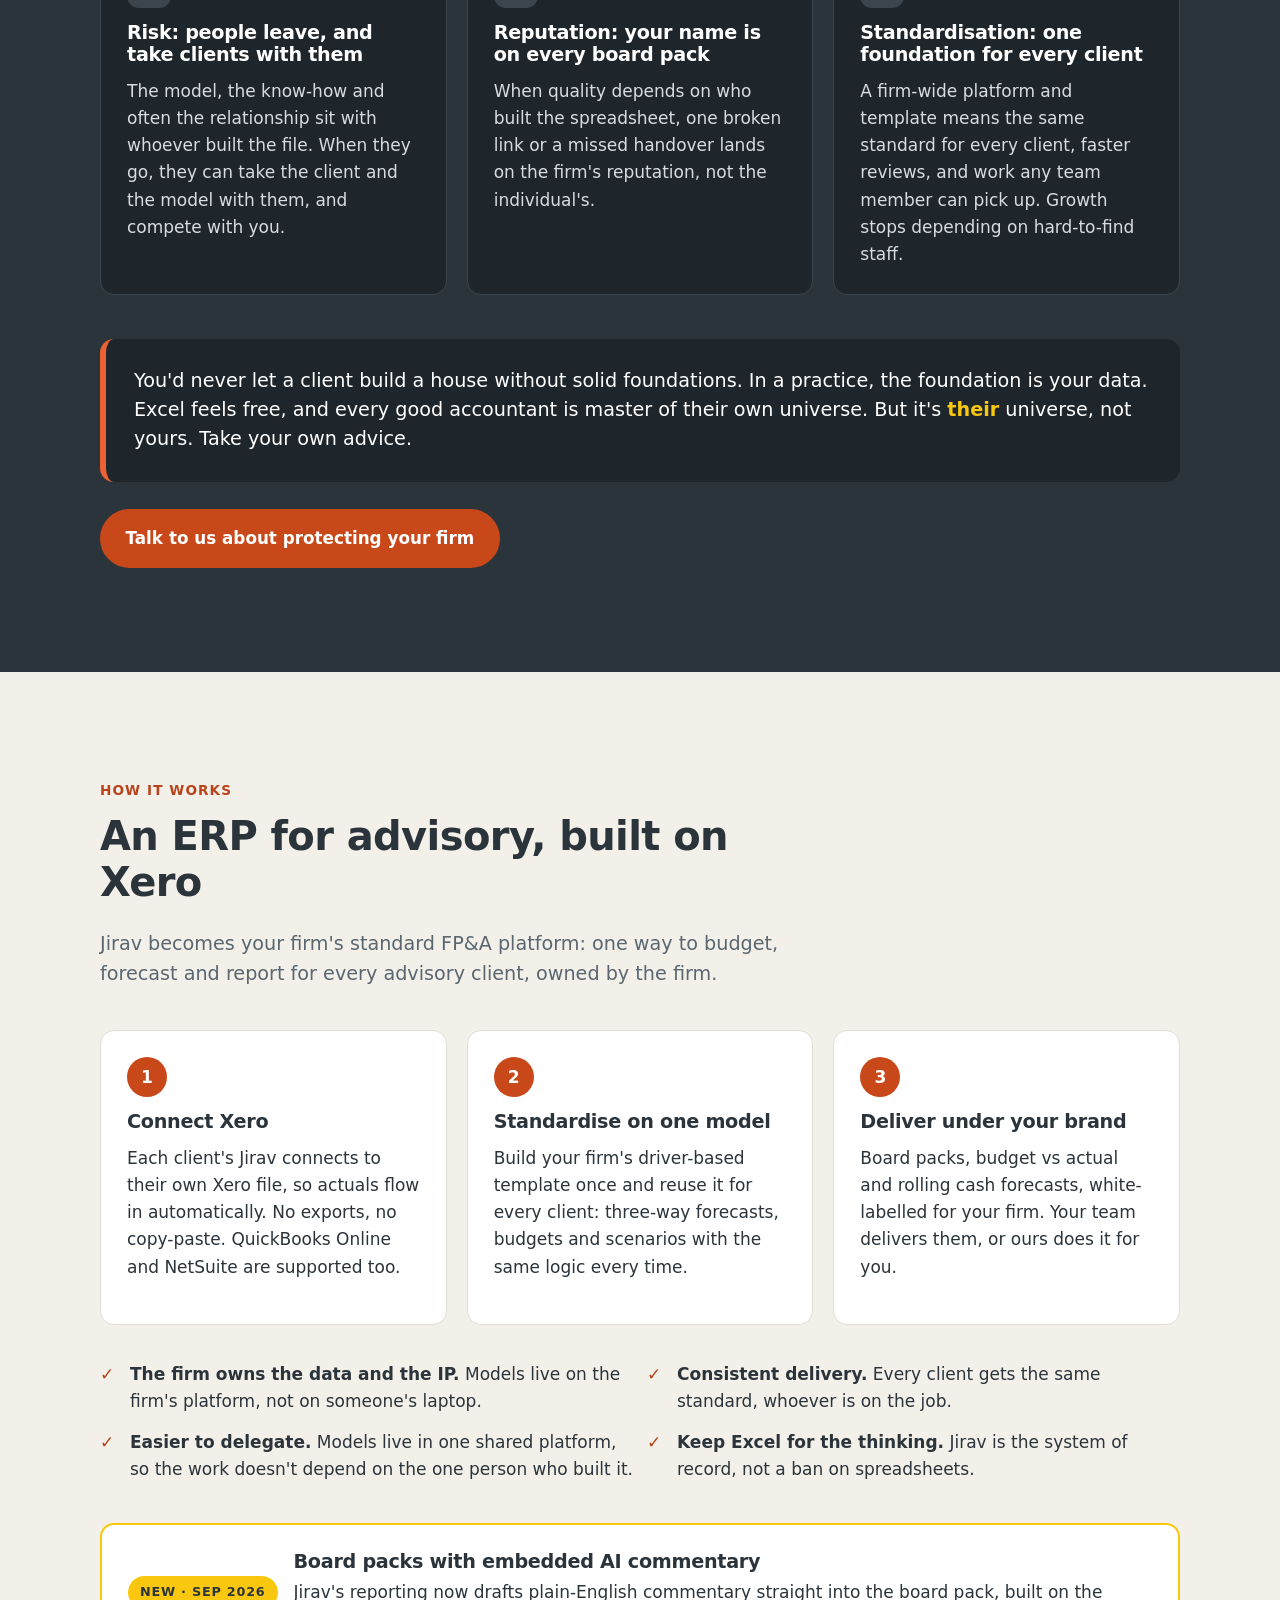
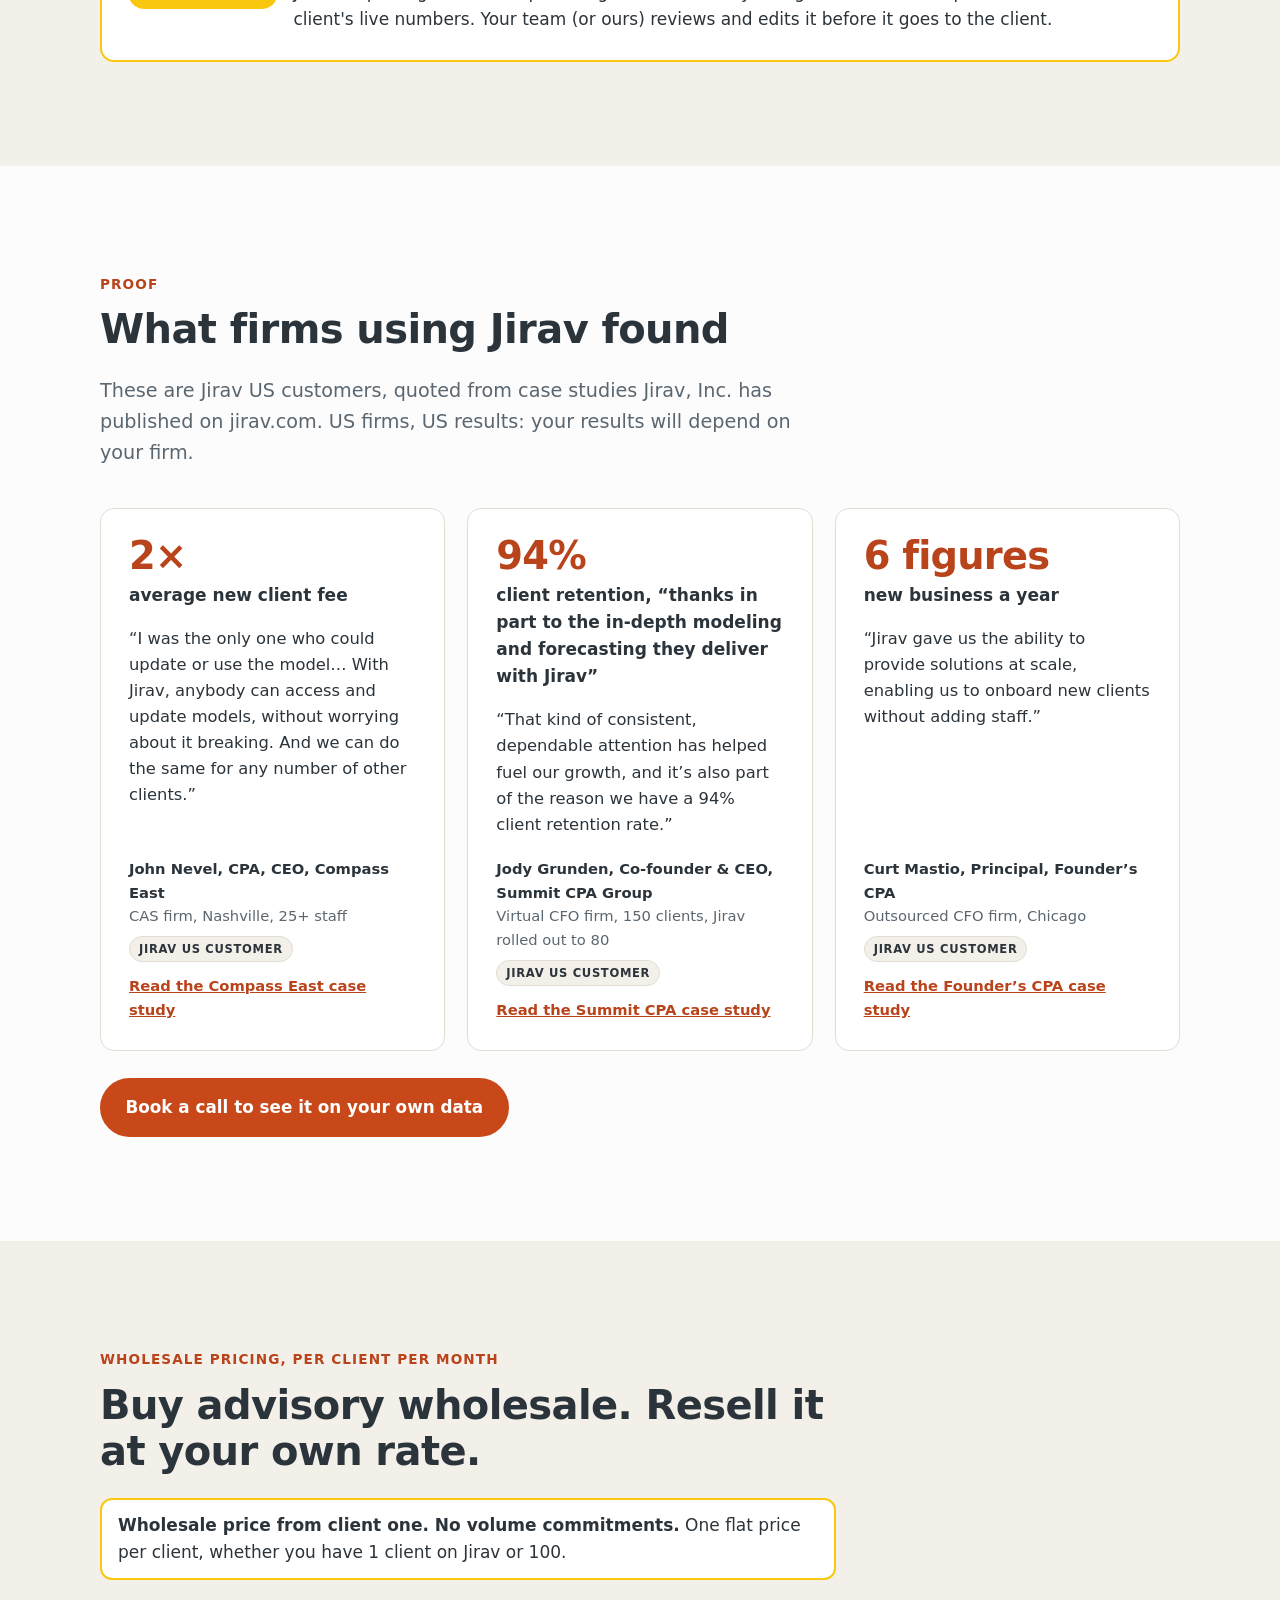
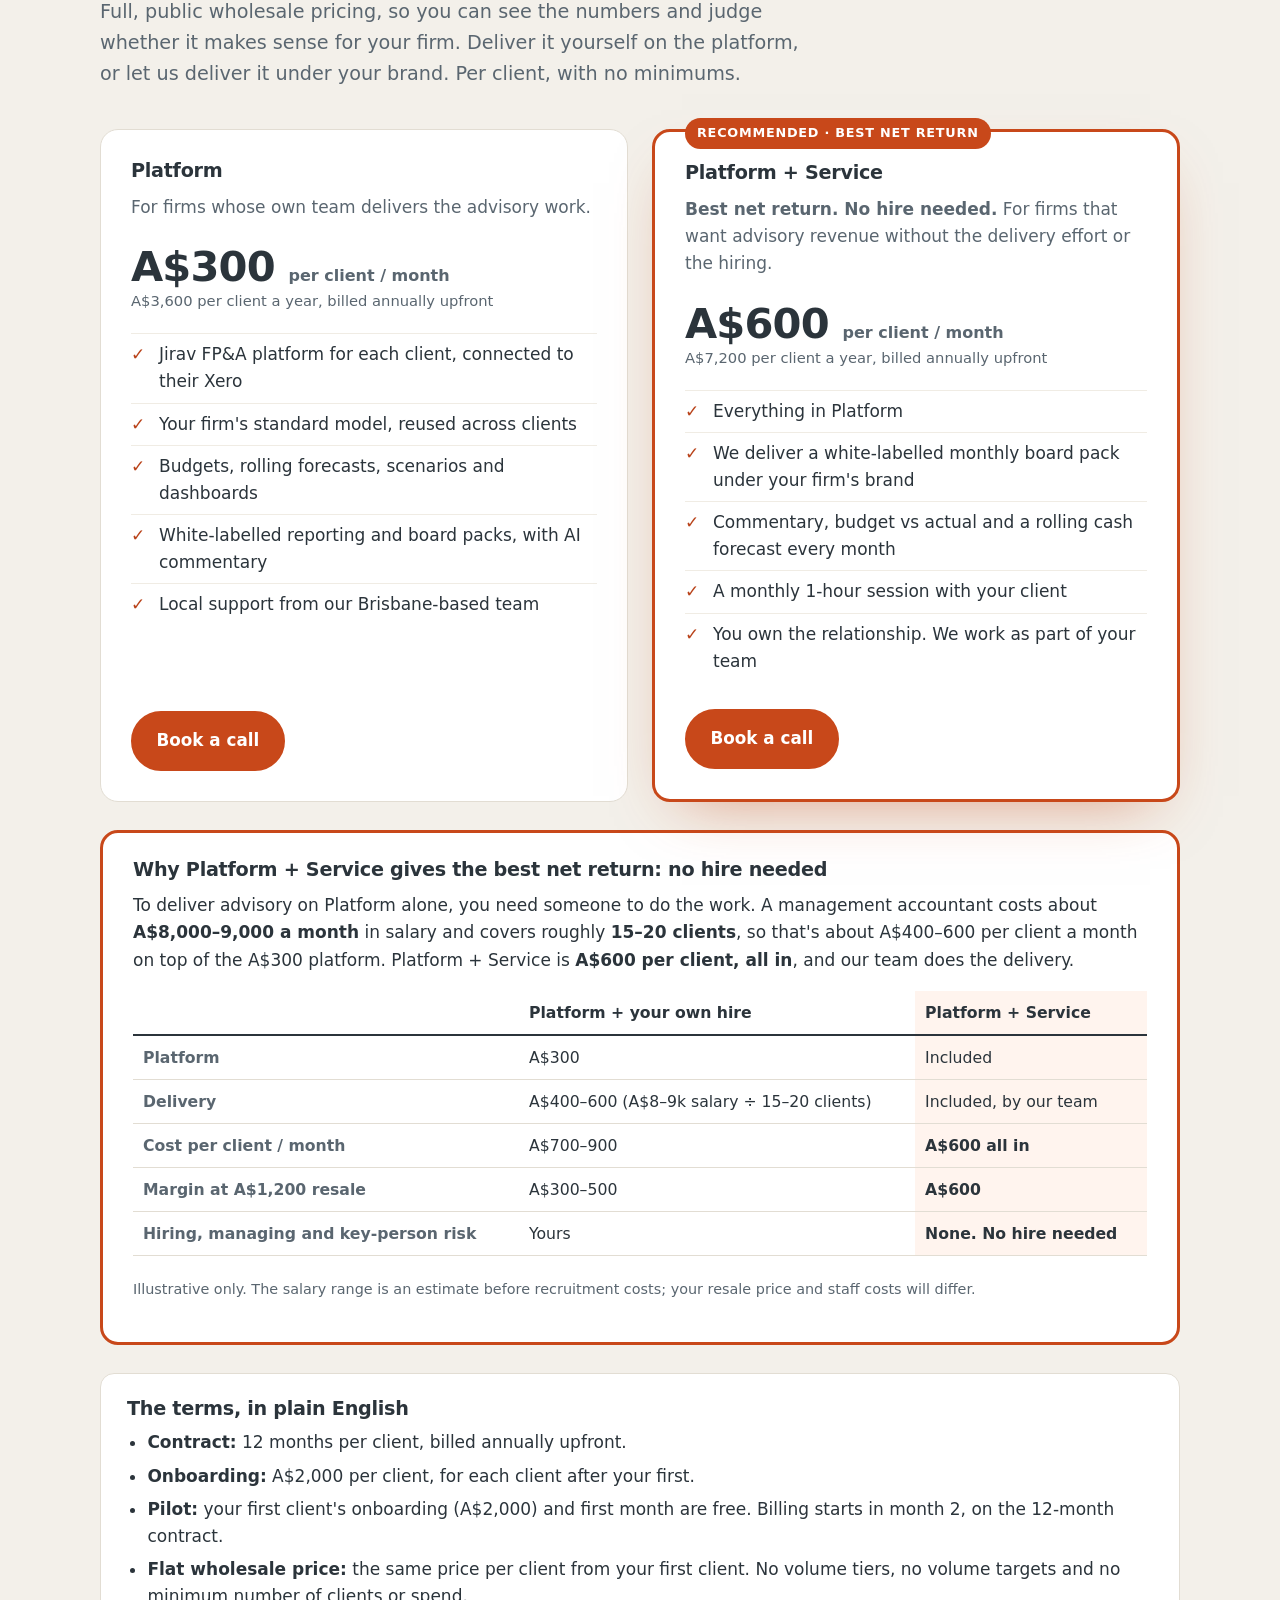
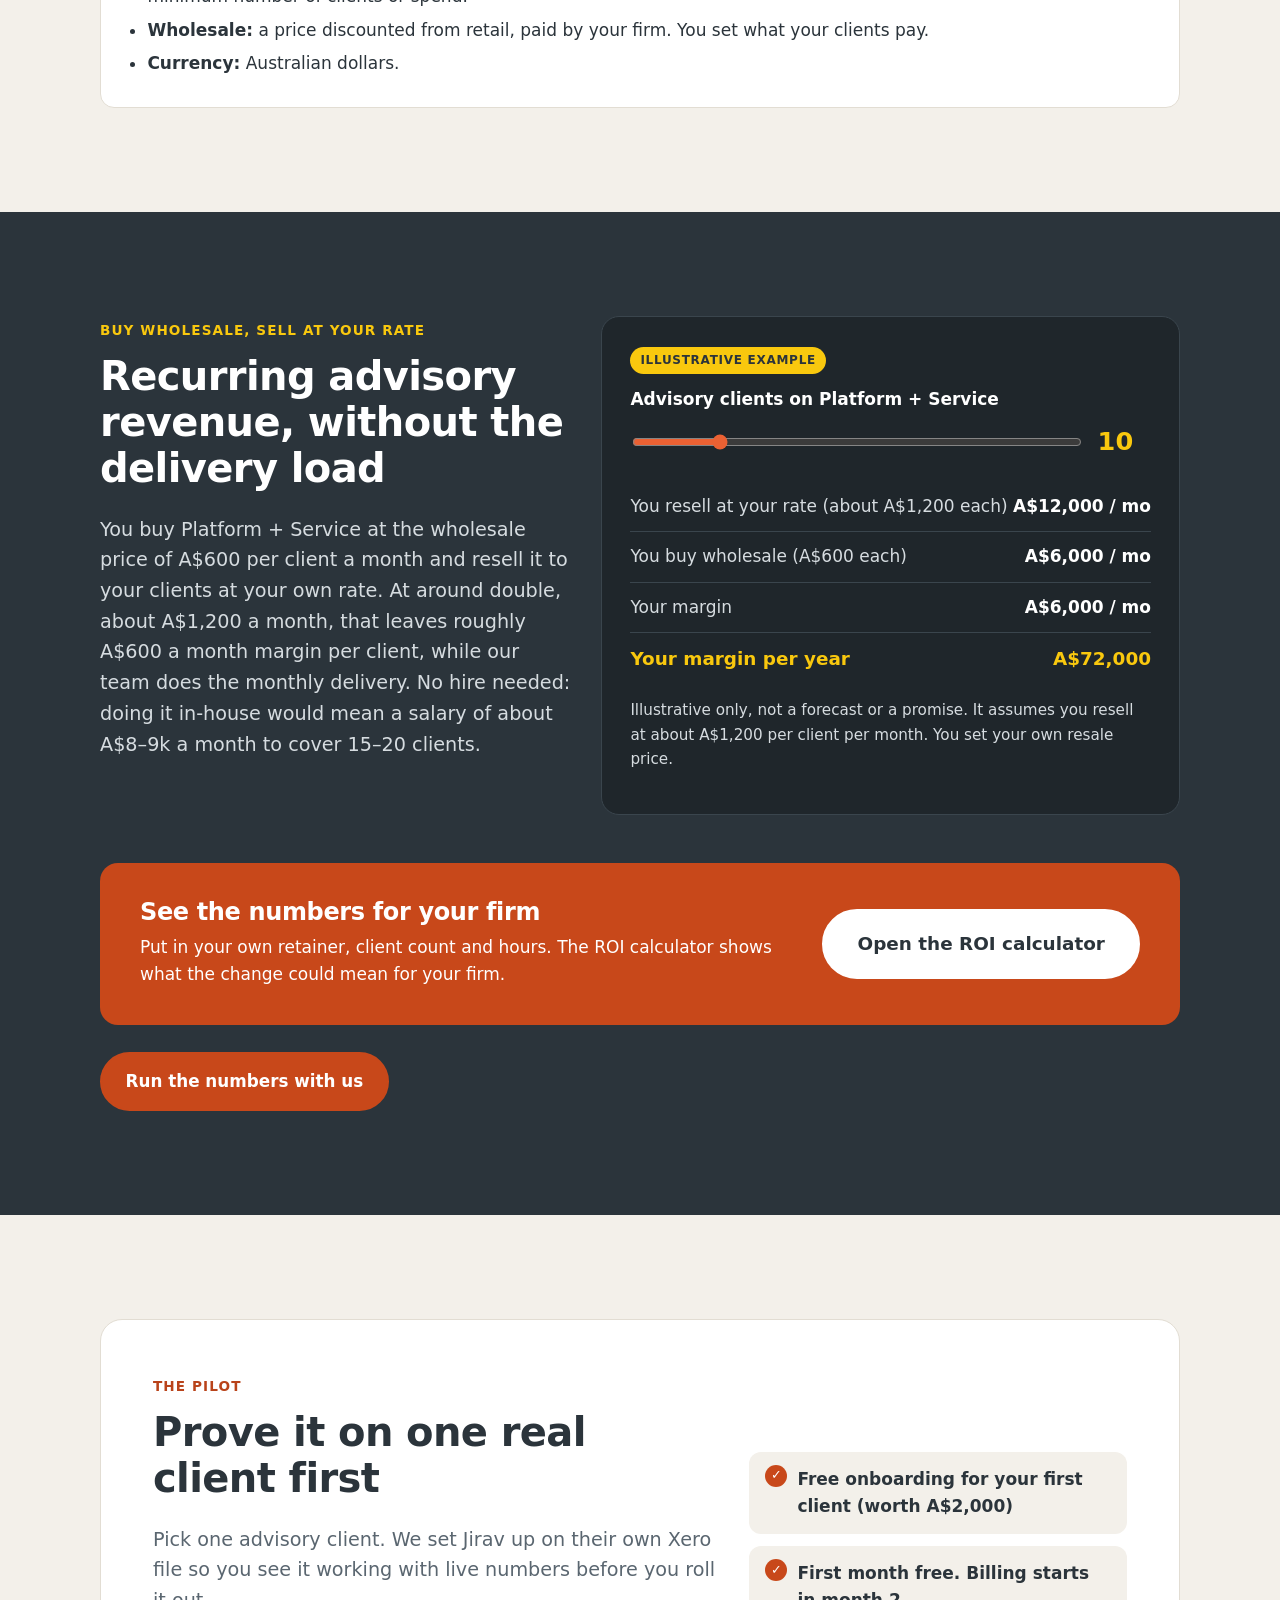
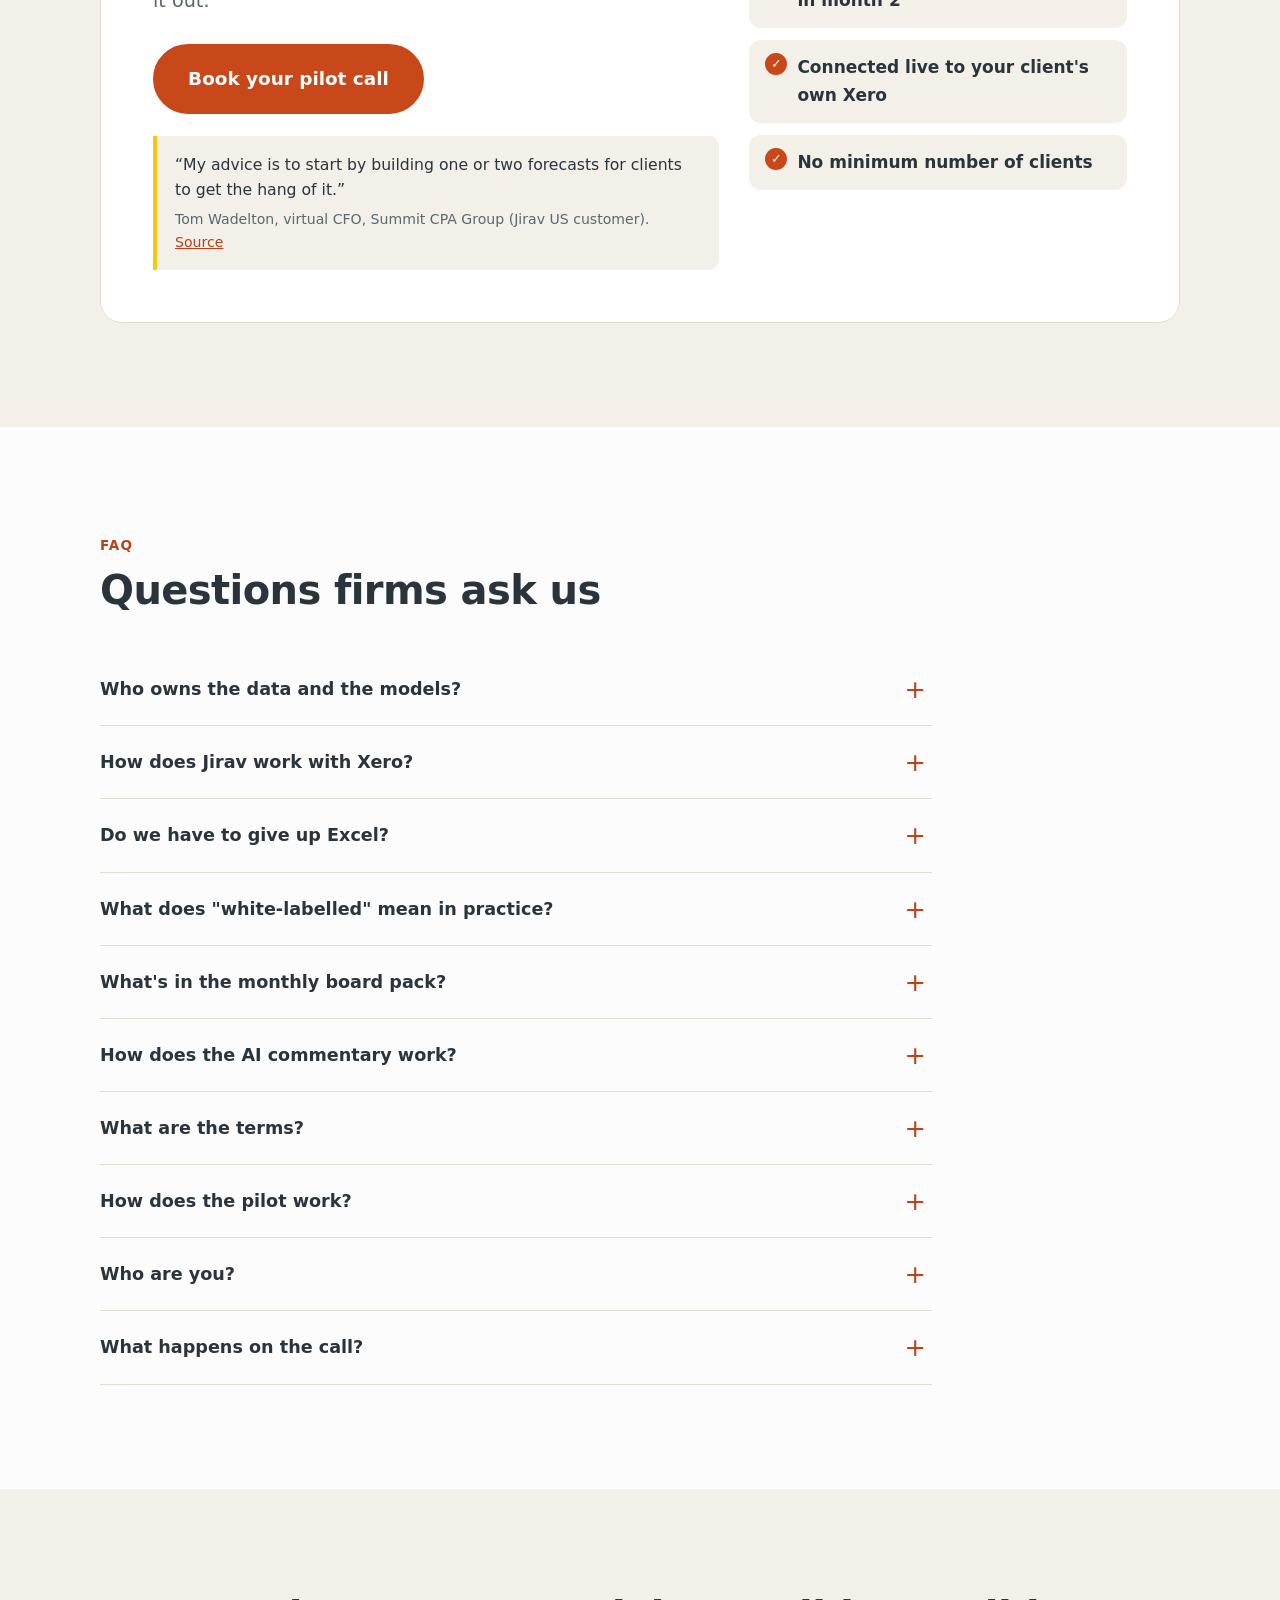
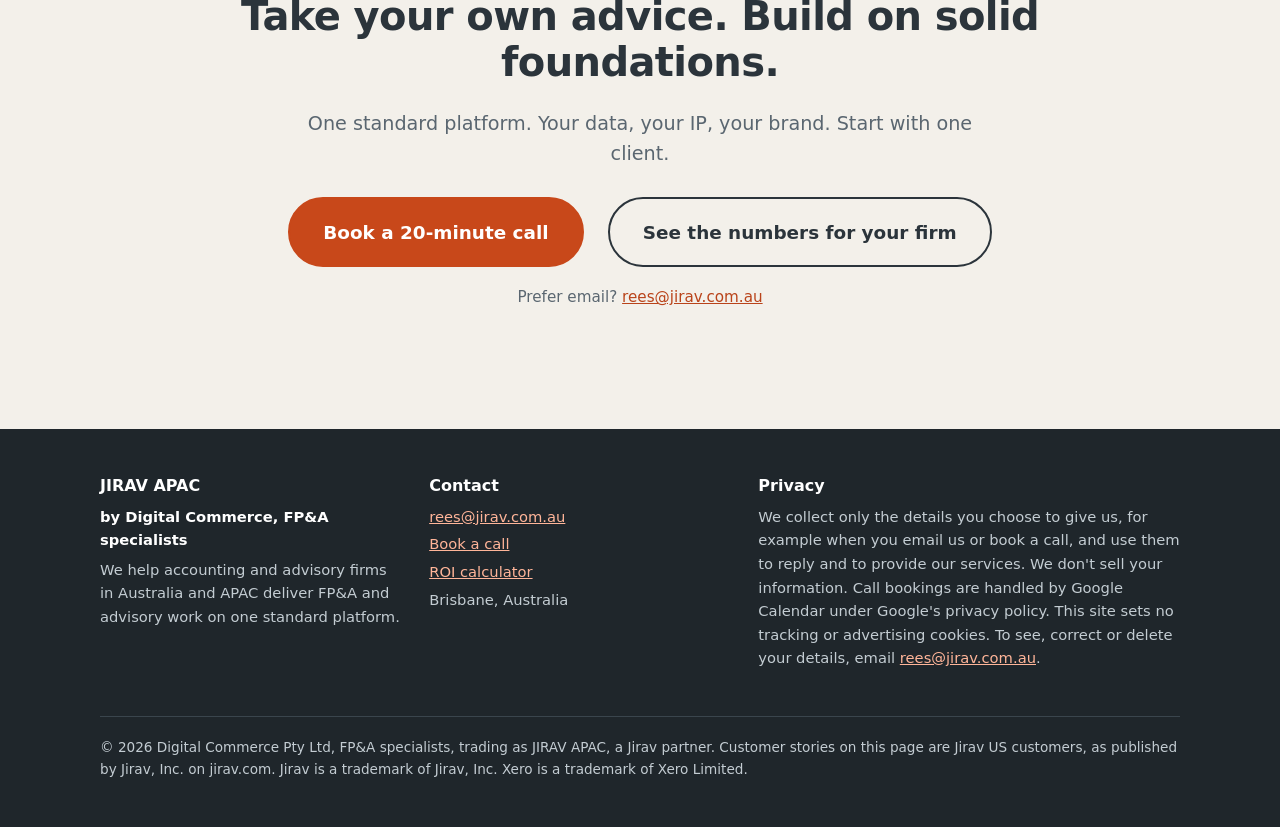
==== commit 6ff717e9: "v3: 'by Digital Commerce, FP&A specialists' in header and footer; remove GST; Platform + Service as " ====
--- a/index.html
+++ b/index.html
@@ -42,7 +42,7 @@
   "logo":"https://jirav.com.au/assets/logo-112.png",
   "email":"rees@jirav.com.au",
   "areaServed":["AU","NZ","APAC"],
-  "description":"Jirav partner for Australia and APAC. FP&A platform and white-labelled reporting service for accounting and advisory firms."
+  "description":"Digital Commerce, FP&A specialists. We help accounting and advisory firms in Australia and APAC deliver FP&A and advisory work on the Jirav platform, with white-labelled delivery."
 }
 </script>
 <!-- ANALYTICS PLACEHOLDER: no analytics or tracking is installed. Add GA4 / Plausible etc. here once Rees confirms (see questions.md), and update the privacy note in the footer. -->
@@ -57,7 +57,7 @@
         <source srcset="assets/logo-56.webp 1x, assets/logo-112.webp 2x" type="image/webp">
         <img src="assets/logo-56.png" srcset="assets/logo-56.png 1x, assets/logo-112.png 2x" width="61" height="56" alt="Jirav">
       </picture>
-      <span>APAC</span>
+      <span class="brand-text">APAC<small class="byline">by Digital Commerce, FP&amp;A specialists</small></span>
     </a>
     <nav class="nav" aria-label="Main">
       <a href="#problem">Why</a>
@@ -252,9 +252,9 @@
         <a class="btn" href="https://calendar.app.google/ay4cb4AHYJNfW2js6" target="_blank" rel="noopener">Book a call<span class="sr-only"> about the Platform offer (opens in a new tab)</span></a>
       </article>
       <article class="offer rec" aria-labelledby="offer2">
-        <span class="ribbon">Recommended</span>
+        <span class="ribbon">Recommended &middot; best net return</span>
         <h3 id="offer2">Platform + Service</h3>
-        <p class="who">For firms that want advisory revenue without the delivery effort or the hiring.</p>
+        <p class="who"><strong>Best net return. No hire needed.</strong> For firms that want advisory revenue without the delivery effort or the hiring.</p>
         <p class="price">A$600 <small>per client / month</small></p>
         <p class="annual">A$7,200 per client a year, billed annually upfront</p>
         <ul>
@@ -267,6 +267,22 @@
         <a class="btn" href="https://calendar.app.google/ay4cb4AHYJNfW2js6" target="_blank" rel="noopener">Book a call<span class="sr-only"> about Platform + Service (opens in a new tab)</span></a>
       </article>
     </div>
+    <div class="best" id="best-return" aria-labelledby="best-title">
+      <h3 id="best-title">Why Platform + Service gives the best net return: no hire needed</h3>
+      <p>To deliver advisory on Platform alone, you need someone to do the work. A management accountant costs about <strong>A$8,000&ndash;9,000 a month</strong> in salary and covers roughly <strong>15&ndash;20 clients</strong>, so that's about A$400&ndash;600 per client a month on top of the A$300 platform. Platform + Service is <strong>A$600 per client, all in</strong>, and our team does the delivery.</p>
+      <table class="cmp">
+        <caption class="sr-only">Cost per client per month: Platform plus your own hire, compared with Platform + Service</caption>
+        <thead><tr><th scope="col"><span class="sr-only">Item</span></th><th scope="col">Platform + your own hire</th><th scope="col">Platform + Service</th></tr></thead>
+        <tbody>
+          <tr><th scope="row">Platform</th><td>A$300</td><td>Included</td></tr>
+          <tr><th scope="row">Delivery</th><td>A$400&ndash;600 (A$8&ndash;9k salary &divide; 15&ndash;20 clients)</td><td>Included, by our team</td></tr>
+          <tr><th scope="row">Cost per client / month</th><td>A$700&ndash;900</td><td><strong>A$600 all in</strong></td></tr>
+          <tr><th scope="row">Margin at A$1,200 resale</th><td>A$300&ndash;500</td><td><strong>A$600</strong></td></tr>
+          <tr><th scope="row">Hiring, managing and key-person risk</th><td>Yours</td><td><strong>None. No hire needed</strong></td></tr>
+        </tbody>
+      </table>
+      <p class="fine">Illustrative only. The salary range is an estimate before recruitment costs; your resale price and staff costs will differ.</p>
+    </div>
     <div class="terms" id="terms">
       <h3>The terms, in plain English</h3>
       <ul>
@@ -275,7 +291,7 @@
         <li><strong>Pilot:</strong> your first client's onboarding (A$2,000) and first month are free. Billing starts in month 2, on the 12-month contract.</li>
         <li><strong>Flat wholesale price:</strong> the same price per client from your first client. No volume tiers, no volume targets and no minimum number of clients or spend.</li>
         <li><strong>Wholesale:</strong> a price discounted from retail, paid by your firm. You set what your clients pay.</li>
-        <li><strong>Currency and tax:</strong> Australian dollars. No GST is currently charged.</li>
+        <li><strong>Currency:</strong> Australian dollars.</li>
       </ul>
     </div>
   </div>
@@ -287,7 +303,7 @@
     <div>
       <span class="eyebrow">Buy wholesale, sell at your rate</span>
       <h2 id="revenue-title">Recurring advisory revenue, without the delivery load</h2>
-      <p class="lead">You buy Platform + Service at the wholesale price of A$600 per client a month and resell it to your clients at your own rate. At around double, about A$1,200 a month, that leaves roughly A$600 a month margin per client, while our team does the monthly delivery.</p>
+      <p class="lead">You buy Platform + Service at the wholesale price of A$600 per client a month and resell it to your clients at your own rate. At around double, about A$1,200 a month, that leaves roughly A$600 a month margin per client, while our team does the monthly delivery. No hire needed: doing it in-house would mean a salary of about A$8&ndash;9k a month to cover 15&ndash;20 clients.</p>
           </div>
     <div class="calc-box">
       <span class="illus">Illustrative example</span>
@@ -382,15 +398,15 @@
       </details>
       <details>
         <summary>What are the terms?</summary>
-        <p>Each client is on a 12-month contract, billed annually upfront: A$3,600 a year on Platform or A$7,200 on Platform + Service. Onboarding is A$2,000 per client after your first. The wholesale price is flat from your first client: no volume tiers, targets or minimums. No GST is currently charged.</p>
+        <p>Each client is on a 12-month contract, billed annually upfront: A$3,600 a year on Platform or A$7,200 on Platform + Service. Onboarding is A$2,000 per client after your first. The wholesale price is flat from your first client: no volume tiers, targets or minimums.</p>
       </details>
       <details>
         <summary>How does the pilot work?</summary>
         <p>Your first client gets free onboarding (worth A$2,000) and a free first month, connected live to their own Xero. Billing starts in month 2, on the standard 12-month contract.</p>
       </details>
       <details>
-        <summary>Who are JIRAV APAC?</summary>
-        <p>JIRAV APAC is the trading name of Digital Commerce Pty Ltd, a Brisbane-based Jirav partner serving accounting and advisory firms across Australia and APAC. Jirav, Inc. builds the platform; we onboard, support and deliver for firms in the region.</p>
+        <summary>Who are you?</summary>
+        <p>We're Digital Commerce, FP&amp;A specialists based in Brisbane. We help accounting firms across Australia and APAC deliver FP&amp;A and advisory work. Jirav is the platform we use: Jirav, Inc. builds it, and we onboard, support and deliver for firms in the region. JIRAV APAC is our trading name for this service.</p>
       </details>
       <details>
         <summary>What happens on the call?</summary>
@@ -420,7 +436,8 @@
     <div class="foot-grid">
       <div>
         <h2>JIRAV APAC</h2>
-        <p>The standard FP&amp;A platform for accounting and advisory firms in Australia and APAC.</p>
+        <p class="foot-by"><strong>by Digital Commerce, FP&amp;A specialists</strong></p>
+        <p>We help accounting and advisory firms in Australia and APAC deliver FP&amp;A and advisory work on one standard platform.</p>
       </div>
       <div>
         <h2>Contact</h2>
@@ -438,7 +455,7 @@
       </div>
     </div>
     <div class="legal">
-      <p>&copy; 2026 Digital Commerce Pty Ltd, trading as JIRAV APAC, a Jirav partner. <!-- ABN PLACEHOLDER: add "ABN XX XXX XXX XXX" once Rees confirms --> Customer stories on this page are Jirav US customers, as published by Jirav, Inc. on jirav.com. Jirav is a trademark of Jirav, Inc. Xero is a trademark of Xero Limited.</p>
+      <p>&copy; 2026 Digital Commerce Pty Ltd, FP&amp;A specialists, trading as JIRAV APAC, a Jirav partner. <!-- ABN PLACEHOLDER: add "ABN XX XXX XXX XXX" once Rees confirms --> Customer stories on this page are Jirav US customers, as published by Jirav, Inc. on jirav.com. Jirav is a trademark of Jirav, Inc. Xero is a trademark of Xero Limited.</p>
     </div>
   </div>
 </footer>
--- a/styles.css
+++ b/styles.css
@@ -226,3 +226,16 @@
 .hero .cta-row .btn-lg{padding:.95em 1.4em;font-size:1.08rem}
 .kicker{display:inline-block;margin:0 0 .9em;font-size:clamp(1rem,1.8vw,1.15rem);font-weight:800;letter-spacing:.02em;color:var(--ink);background:var(--yellow);border-radius:999px;padding:.35em .95em}
 .wholesale-flag{display:inline-block;margin:0 0 1em;background:#fff;border:2px solid var(--yellow);border-radius:12px;padding:12px 16px;max-width:46rem}
+
+/* v3: Digital Commerce byline + best-return comparison */
+.brand-text{display:flex;flex-direction:column;line-height:1.15}
+.brand .byline{font-size:.72rem;font-weight:600;color:var(--muted);letter-spacing:0;white-space:nowrap}
+.foot-by{color:#fff;margin:0 0 .4em}
+.best{margin-top:28px;background:#fff;border:3px solid var(--orange-strong);border-radius:18px;padding:26px 30px}
+.best h3{margin-top:0}
+.cmp{width:100%;border-collapse:collapse;margin:14px 0 4px;font-variant-numeric:tabular-nums;font-size:.98rem}
+.cmp th,.cmp td{padding:9px 10px;border-bottom:1px solid var(--line);text-align:left;vertical-align:top}
+.cmp thead th{font-weight:800;border-bottom:2px solid var(--ink)}
+.cmp tbody th{font-weight:600;color:var(--muted)}
+.cmp td:last-child,.cmp thead th:last-child{background:#FFF4EE}
+@media (max-width:420px){.brand .byline{white-space:normal;max-width:9.5rem}}
